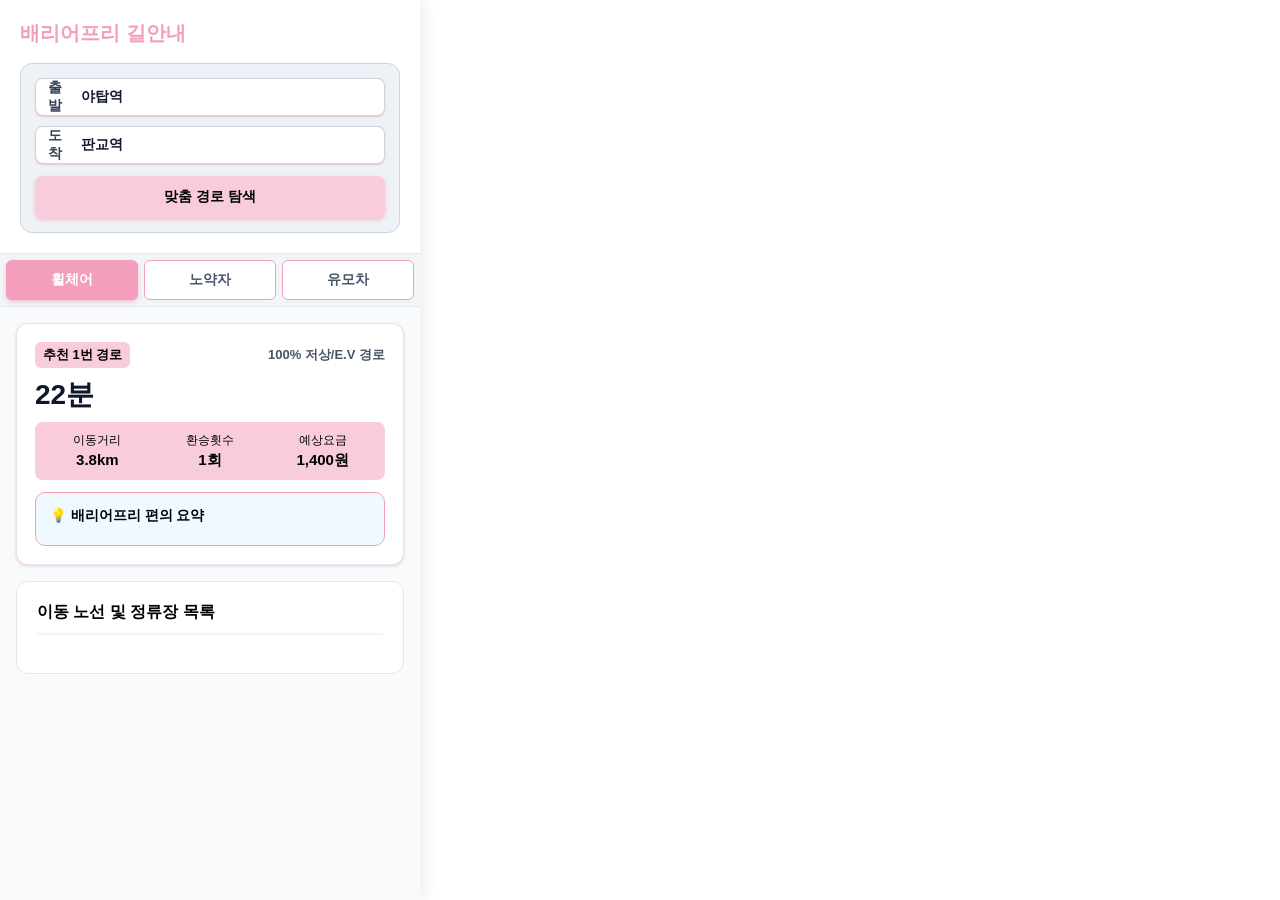
==== map.html @ b5fa8705 "Upload html files to feature/flutter-ui" ====
<!DOCTYPE html>
<html lang="ko">
<head>
  <meta charset="UTF-8">
  <meta name="viewport" content="width=device-width, initial-scale=1.0">
  <title>배리어프리 길안내 Service</title>
  
  <!-- 카카오 지도 SDK -->
  <script type="text/javascript" src="https://dapi.kakao.com/v2/maps/sdk.js?appkey=a6e4cc9d6599ccd6f520b7e4932b0a70&libraries=services"></script>

  <style>
    * { box-sizing: border-box; margin: 0; padding: 0; font-family: -apple-system, BlinkMacSystemFont, "Segoe UI", Roboto, sans-serif; }
    html, body { width: 100%; height: 100%; overflow: hidden; }

    .app-container {
      display: flex;
      width: 100vw;
      height: 100vh;
    }

    /* 좌측 사이드바 */
    .sidebar {
      width: 420px;
      min-width: 420px;
      height: 100%;
      background: #ffffff;
      z-index: 10;
      box-shadow: 4px 0 15px rgba(0,0,0,0.08);
      display: flex;
      flex-direction: column;
    }

    /* 상단 헤더 & 검색 영역 */
    .sidebar-header {
      padding: 20px;
      background: #ffffff;
      border-bottom: 1px solid #e2e8f0;
    }
    
    .app-title {
      font-size: 20px;
      font-weight: 800;
      margin-bottom: 16px;
      display: flex;
      align-items: center;
      gap: 8px;
      color: #f39eba;
    }

    /* [수정] 출발/도착 검색 박스 (밝고 구분이 확실한 파스텔 블루-그레이 배경) */
    .search-box {
      background: #eef2f6;
      border: 1px solid #cbd5e1;
      border-radius: 12px;
      padding: 14px;
      display: flex;
      flex-direction: column;
      gap: 10px;
    }

    .input-group {
      display: flex;
      align-items: center;
      background: #ffffff;
      border: 1.5px solid #cbd5e1;
      border-radius: 8px;
      padding: 0 12px;
      box-shadow: 0 1px 2px rgba(243, 158, 186, 0.6);
    }
    .input-group span { font-size: 14px; font-weight: 700; color: #334155; margin-right: 8px; }
    .input-group input {
      border: none;
      padding: 10px 0;
      outline: none;
      width: 100%;
      font-size: 14px;
      color: #0f172a;
      font-weight: 600;
    }

    .search-btn {
      width: 100%;
      padding: 12px;
      border: none;
      border-radius: 8px;
      background: #f8ccdb;
      color: rgb(0, 0, 0);
      font-size: 14px;
      font-weight: 700;
      cursor: pointer;
      margin-top: 2px;
      box-shadow: 0 2px 4px rgba(243, 158, 186, 0.6);
      transition: background 0.2s;
    }
    .search-btn:hover { background: #f39eba; }

    /* 이동 유형 필터 */
    .type-filter {
      display: flex;
      background: #f1f5f9;
      padding: 6px;
      gap: 6px;
      border-bottom: 1px solid #e2e8f0;
    }
    .chip {
      flex: 1;
      text-align: center;
      padding: 10px 0;
      font-size: 14px;
      font-weight: 700;
      color: #475569;
      cursor: pointer;
      border-radius: 6px;
      transition: all 0.2s;
      background: #ffff;
      border: 1px solid #f39eba;
    }
    .chip.active {
      background: #f39eba;
      color: #ffffff;
      border-color: #f39eba;
      box-shadow: 0 2px 4px rgba(243, 158, 186, 0.6);
    }

    /* 상세 경로 스크롤 영역 */
    .route-detail-container {
      flex: 1;
      overflow-y: auto;
      padding: 16px;
      display: flex;
      flex-direction: column;
      gap: 16px;
      background: #f8fafc;
    }

    /* 요약 카드 */
    .route-summary-card {
      background: #fff;
      border-radius: 12px;
      padding: 18px;
      border: 1px solid #e2e8f0;
      box-shadow: 0 1px 3px rgba(243, 158, 186, 0.6);
    }
    .route-badge-row {
      display: flex;
      justify-content: space-between;
      align-items: center;
      margin-bottom: 8px;
    }
    .route-no {
      background: #f8ccdb;
      color: #000000;
      font-size: 13px;
      font-weight: 800;
      padding: 4px 8px;
      border-radius: 6px;
    }
    .route-type-tag {
      font-size: 13px;
      color: #475569;
      font-weight: 700;
    }

    .main-time {
      font-size: 28px;
      font-weight: 900;
      color: #0f172a;
      margin-bottom: 8px;
    }
    .sub-info-grid {
      display: grid;
      grid-template-columns: repeat(3, 1fr);
      gap: 8px;
      background: #f8ccdb;
      padding: 10px;
      border-radius: 8px;
      margin-bottom: 12px;
      text-align: center;
    }
    .sub-info-item {
      font-size: 12px;
      color: #000000;
    }
    .sub-info-item strong {
      display: block;
      font-size: 15px;
      color: #000000;
      margin-top: 2px;
    }

    /* [수정] 배리어프리 편의 요약 박스 (통일된 파스텔 블루 테두리 및 은은한 배경) */
    .reason-box {
      background: #f0f9ff;
      border: 1.5px solid #f39eba;
      border-radius: 10px;
      padding: 14px;
    }
    .reason-title { font-size: 13.5px; font-weight: 800; color: #000000; margin-bottom: 6px; }
    .reason-item { font-size: 13px; color: #000000; margin-bottom: 4px; line-height: 1.4; }

    /* 이동 경로 타임라인 카드 */
    .timeline-card {
      background: #fff;
      border-radius: 12px;
      padding: 20px;
      border: 1px solid #e2e8f0;
    }
    .timeline-title {
      font-size: 16px;
      font-weight: 800;
      color: #000000;
      margin-bottom: 18px;
      padding-bottom: 10px;
      border-bottom: 2px solid #f1f5f9;
    }
    
    .timeline {
      position: relative;
      padding-left: 22px;
    }
    .timeline-item {
      position: relative;
      padding-bottom: 24px;
    }
    .timeline-item:last-child { padding-bottom: 0; }
    
    .timeline-item::before {
      content: '';
      position: absolute;
      left: -14px;
      top: 14px;
      bottom: -10px;
      width: 3px;
      background: #f8ccdb;
    }
    .timeline-item:last-child::before { display: none; }

    .timeline-dot {
      position: absolute;
      left: -20px;
      top: 4px;
      width: 14px;
      height: 14px;
      border-radius: 50%;
      background: #f8ccdb;
      border: 2px solid #fff;
    }
    .timeline-dot.start { background: #7dd3f5; }
    .timeline-dot.bus { background: #92ff92; }
    .timeline-dot.subway { background: #ff98f6; }
    .timeline-dot.transfer { background: #fffd9e; }
    .timeline-dot.end { background: #ff8d8d; }

    .step-header {
      display: flex;
      align-items: center;
      gap: 8px;
      margin-bottom: 6px;
    }
    .step-title { font-size: 15px; font-weight: 800; color: #0f172a; }
    
    .bus-type-badge {
      font-size: 12px;
      font-weight: 700;
      padding: 2px 8px;
      border-radius: 4px;
    }
    .bus-type-badge.low-floor { background: #dcfce7; color: #15803d; border: 1px solid #86efac; }
    .bus-type-badge.normal { background: #fee2e2; color: #b91c1c; border: 1px solid #fca5a5; }

    .step-desc { font-size: 14px; color: #475569; margin-top: 2px; font-weight: 500; }
    
    .station-list {
      margin-top: 10px;
      background: #f8fafc;
      border: 1px solid #e2e8f0;
      border-radius: 8px;
      padding: 12px;
      font-size: 14px;
      color: #000000;
      line-height: 1.7;
    }
    .station-title { font-weight: 800; color: #475569; font-size: 12px; margin-bottom: 6px; }

    #map { flex: 1; height: 100%; }
  </style>
</head>
<body>

  <div class="app-container">
    <div class="sidebar">
      
      <!-- 상단 검색바 -->
      <div class="sidebar-header">
        <div class="app-title"> 배리어프리 길안내</div>
        <div class="search-box">
          <div class="input-group">
            <span>출발</span>
            <input type="text" id="start-input" value="야탑역" onkeypress="if(event.keyCode==13) searchRoute();">
          </div>
          <div class="input-group">
            <span>도착</span>
            <input type="text" id="end-input" value="판교역" onkeypress="if(event.keyCode==13) searchRoute();">
          </div>
          <button class="search-btn" onclick="searchRoute()">맞춤 경로 탐색</button>
        </div>
      </div>

      <!-- 이동 유형 필터 -->
      <div class="type-filter">
        <div class="chip active" onclick="selectType('휠체어')">휠체어</div>
        <div class="chip" onclick="selectType('노약자')">노약자</div>
        <div class="chip" onclick="selectType('유모차')">유모차</div>
      </div>

      <!-- 상세 정보 패널 -->
      <div class="route-detail-container">
        
        <!-- 요약 카드 -->
        <div class="route-summary-card">
          <div class="route-badge-row">
            <span class="route-no" id="route-no">추천 1번 경로</span>
            <span class="route-type-tag" id="route-type-tag">100% 저상/E.V 경로</span>
          </div>
          <div class="main-time" id="route-time">22분</div>
          
          <div class="sub-info-grid">
            <div class="sub-info-item">이동거리<strong id="route-dist">3.8km</strong></div>
            <div class="sub-info-item">환승횟수<strong id="route-trans">1회</strong></div>
            <div class="sub-info-item">예상요금<strong id="route-fare">1,400원</strong></div>
          </div>

          <div class="reason-box">
            <div class="reason-title">💡 배리어프리 편의 요약</div>
            <div id="reason-list"></div>
          </div>
        </div>

        <!-- 이동 경로 및 정류장 목록 -->
        <div class="timeline-card">
          <div class="timeline-title">이동 노선 및 정류장 목록</div>
          <div class="timeline" id="timeline-list"></div>
        </div>

      </div>
    </div>

    <!-- 카카오 지도 영역 -->
    <div id="map"></div>
  </div>

  <script>
    var map, ps;
    var startPoint = null;
    var endPoint = null;
    var startMarker = null;
    var endMarker = null;
    var currentPolylines = [];
    var currentSelectedType = '휠체어';

    var reasonData = {
      '휠체어': ['전 구간 저상버스 및 지하철 엘리베이터 동선', '경사도 5% 이하 평지 도로 우선 안내', '보도블록 파손 및 턱 높은 구간 우회'],
      '노약자': ['계단 최소화 (에스컬레이터 연결 통로 우선)', '완만한 경사로 및 중간 쉼터 우회 경로'],
      '유모차': ['보도 폭 1.5m 이상 넓은 인도로만 구성', '지하보도 대신 지상 횡단보도 위주 안내']
    };

    var routeDetails = {
      '휠체어': {
        no: "추천 1번 경로",
        time: "22분",
        dist: "3.8km",
        trans: "1회",
        fare: "1,400원",
        steps: [
          { title: "야탑역 출발", desc: "8번 출구 지상 엘리베이터 이용", type: "start" },
          { 
            title: "수인분당선 야탑역 승차", 
            desc: "휠체어 전용 탑승 구역 (1-1 플랫폼)", 
            type: "subway",
            busType: null,
            stations: ["야탑역", "이매역"] 
          },
          { 
            title: "이매역 환승", 
            desc: "경강선 환승 (지상 수평 이동 통로 이용)", 
            type: "transfer",
            busType: null,
            stations: [] 
          },
          { 
            title: "경강선 이매역 승차", 
            desc: "판교 방면 이동", 
            type: "subway",
            busType: null,
            stations: ["이매역", "판교역"] 
          },
          { title: "판교역 도착", desc: "1번 출구 무장애 경사로 출입구 퇴장", type: "end" }
        ]
      },
      '노약자': {
        no: "추천 2번 경로",
        time: "25분",
        dist: "4.1km",
        trans: "0회 (직행)",
        fare: "1,500원",
        steps: [
          { title: "야탑역.고속버스터미널 정류장", desc: "도보 2분 이동", type: "start" },
          { 
            title: "333번 버스 승차", 
            desc: "배차 간격 8분", 
            type: "bus", 
            busType: "low-floor",
            busTypeName: "♿ 저상버스",
            stations: ["야탑역.고속버스터미널", "야탑3동행정복지센터", "벌말육교", "판교역.낙생육교"] 
          },
          { title: "판교역.낙생육교 하차", desc: "에스컬레이터 탑승구로 이동", type: "end" }
        ]
      },
      '유모차': {
        no: "추천 3번 경로",
        time: "28분",
        dist: "4.5km",
        trans: "0회 (직행)",
        fare: "1,500원",
        steps: [
          { title: "야탑역 1번 출구 정류장", desc: "넓은 지상 인도로 접근", type: "start" },
          { 
            title: "55번 버스 승차", 
            desc: "배차 간격 12분 (입석 유모차 공간 확보)", 
            type: "bus", 
            busType: "normal",
            busTypeName: "🚌 일반버스",
            stations: ["야탑역1번출구", "성남시청", "장장골삼거리", "판교역동편"] 
          },
          { title: "판교역동편 하차", desc: "횡단보도 이용 판교역 이동", type: "end" }
        ]
      }
    };

    window.addEventListener('DOMContentLoaded', function() {
      if (window.kakao && window.kakao.maps) {
        initMap();
      } else {
        alert('카카오 지도 SDK 로드 실패. 앱 키 및 도메인 설정을 확인하세요.');
      }
    });

    function initMap() {
      var container = document.getElementById('map');
      var options = {
        center: new kakao.maps.LatLng(37.4030, 127.1200),
        level: 5
      };
      map = new kakao.maps.Map(container, options);
      ps = new kakao.maps.services.Places();

      searchRoute();
    }

    function searchPlace(keyword) {
      return new Promise((resolve, reject) => {
        ps.keywordSearch(keyword, function(data, status) {
          if (status === kakao.maps.services.Status.OK) {
            resolve(new kakao.maps.LatLng(data[0].y, data[0].x));
          } else {
            reject('장소 검색 실패');
          }
        });
      });
    }

    async function searchRoute() {
      var startKeyword = document.getElementById('start-input').value.trim();
      var endKeyword = document.getElementById('end-input').value.trim();

      try {
        startPoint = await searchPlace(startKeyword);
        endPoint = await searchPlace(endKeyword);
      } catch (error) {
        startPoint = new kakao.maps.LatLng(37.411337, 127.128696);
        endPoint = new kakao.maps.LatLng(37.394776, 127.111160);
      }

      if (startMarker) startMarker.setMap(null);
      if (endMarker) endMarker.setMap(null);

      startMarker = new kakao.maps.Marker({ map: map, position: startPoint });
      endMarker = new kakao.maps.Marker({ map: map, position: endPoint });

      var bounds = new kakao.maps.LatLngBounds();
      bounds.extend(startPoint);
      bounds.extend(endPoint);
      map.setBounds(bounds);

      renderRouteInfo();
      drawColoredRoutes();
    }

    function renderRouteInfo() {
      var info = routeDetails[currentSelectedType];

      document.getElementById('route-no').innerText = info.no;
      document.getElementById('route-time').innerText = info.time;
      document.getElementById('route-dist').innerText = info.dist;
      document.getElementById('route-trans').innerText = info.trans;
      document.getElementById('route-fare').innerText = info.fare;

      var reasonsHtml = reasonData[currentSelectedType].map(r => `<div class="reason-item">✔ ${r}</div>`).join('');
      document.getElementById('reason-list').innerHTML = reasonsHtml;

      var timelineHtml = '';
      info.steps.forEach(step => {
        var busBadgeHtml = '';
        if (step.busType) {
          busBadgeHtml = `<span class="bus-type-badge ${step.busType}">${step.busTypeName}</span>`;
        }

        var stationsHtml = '';
        if (step.stations && step.stations.length > 0) {
          stationsHtml = `
            <div class="station-list">
              <div class="station-title">🚏 경유 정류장/역 (${step.stations.length}개)</div>
              <div>${step.stations.join(' ➔ ')}</div>
            </div>`;
        }

        timelineHtml += `
          <div class="timeline-item">
            <div class="timeline-dot ${step.type}"></div>
            <div class="step-header">
              <span class="step-title">${step.title}</span>
              ${busBadgeHtml}
            </div>
            <div class="step-desc">${step.desc}</div>
            ${stationsHtml}
          </div>
        `;
      });

      document.getElementById('timeline-list').innerHTML = timelineHtml;
    }

    function drawColoredRoutes() {
      if (!startPoint || !endPoint || !map) return;

      currentPolylines.forEach(p => p.setMap(null));
      currentPolylines = [];

      var sLat = startPoint.getLat();
      var sLng = startPoint.getLng();
      var eLat = endPoint.getLat();
      var eLng = endPoint.getLng();

      if (currentSelectedType === '휠체어') {
        var p1 = new kakao.maps.LatLng(sLat, sLng);
        var p2 = new kakao.maps.LatLng(sLat * 0.7 + eLat * 0.3, sLng * 0.7 + eLng * 0.3);
        var p3 = new kakao.maps.LatLng(sLat * 0.65 + eLat * 0.35, sLng * 0.65 + eLng * 0.35);
        var p4 = new kakao.maps.LatLng(eLat, eLng);

        createSegment([p1, p2], '#ea580c', 'solid');
        createSegment([p2, p3], '#9333ea', 'shortdash');
        createSegment([p3, p4], '#ea580c', 'solid');

      } else if (currentSelectedType === '노약자') {
        var p1 = new kakao.maps.LatLng(sLat, sLng);
        var way = new kakao.maps.LatLng((sLat + eLat)/2 + 0.002, (sLng + eLng)/2 - 0.002);
        var p2 = new kakao.maps.LatLng(eLat, eLng);

        createSegment([p1, way, p2], '#16a34a', 'solid');

      } else {
        var p1 = new kakao.maps.LatLng(sLat, sLng);
        var way = new kakao.maps.LatLng((sLat + eLat)/2 - 0.002, (sLng + eLng)/2 + 0.002);
        var p2 = new kakao.maps.LatLng(eLat, eLng);

        createSegment([p1, way, p2], '#2563eb', 'solid');
      }
    }

    function createSegment(path, color, style) {
      var polyline = new kakao.maps.Polyline({
        path: path,
        strokeWeight: 7,
        strokeColor: color,
        strokeOpacity: 0.9,
        strokeStyle: style
      });
      polyline.setMap(map);
      currentPolylines.push(polyline);
    }

    function selectType(type) {
      currentSelectedType = type;
      var chips = document.querySelectorAll('.chip');
      chips.forEach(chip => {
        if (chip.innerText === type) chip.classList.add('active');
        else chip.classList.remove('active');
      });

      renderRouteInfo();
      drawColoredRoutes();
    }
  </script>
</body>
</html>
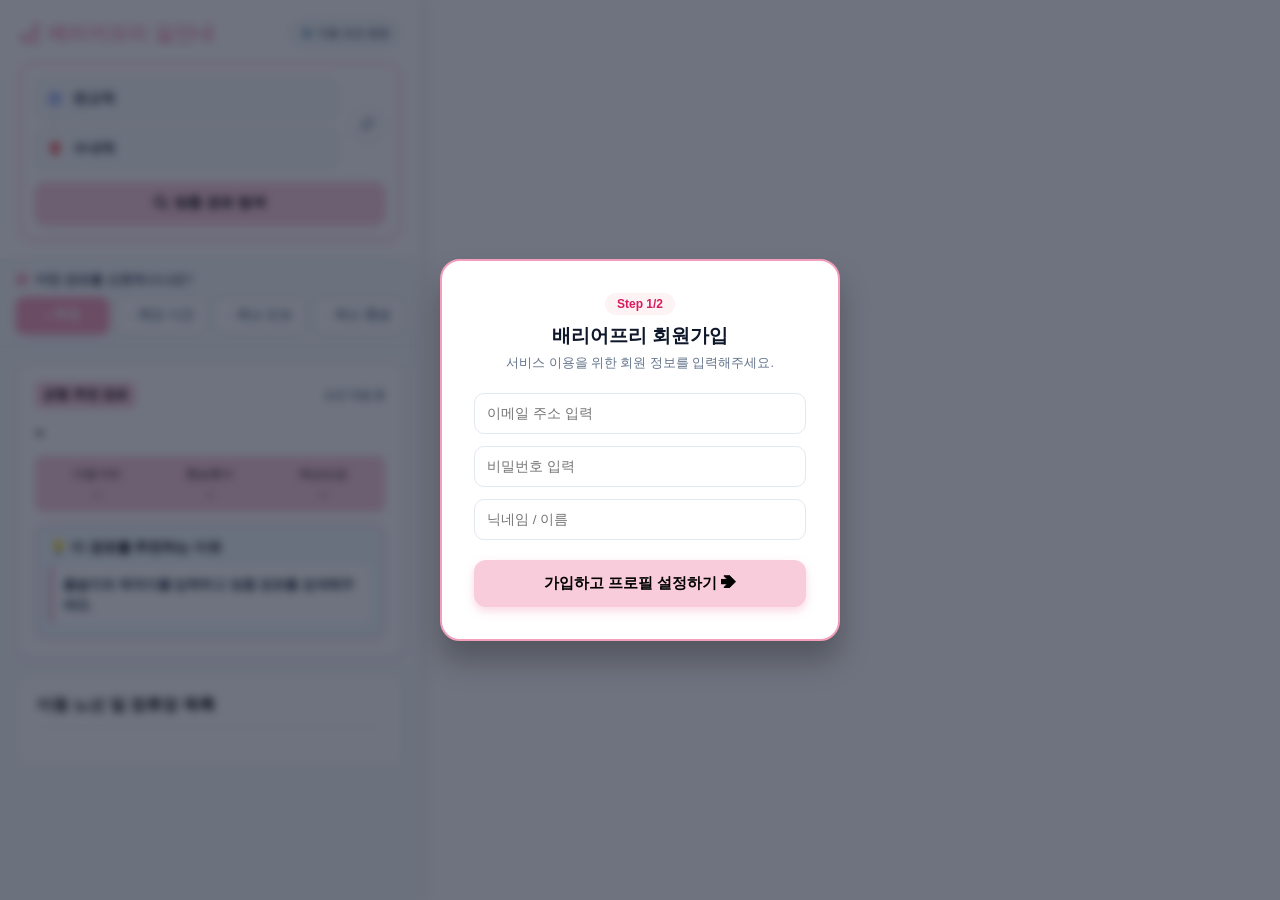
==== commit 842f51ce: "feat: update UI B" ====
--- a/map.html
+++ b/map.html
@@ -1,16 +1,34 @@
 <!DOCTYPE html>
 <html lang="ko">
+
 <head>
   <meta charset="UTF-8">
   <meta name="viewport" content="width=device-width, initial-scale=1.0">
   <title>배리어프리 길안내 Service</title>
-  
+
+  <!-- FontAwesome 아이콘 라이브러리 -->
+  <link rel="stylesheet" href="https://cdnjs.cloudflare.com/ajax/libs/font-awesome/6.4.0/css/all.min.css">
+
   <!-- 카카오 지도 SDK -->
   <script type="text/javascript" src="https://dapi.kakao.com/v2/maps/sdk.js?appkey=a6e4cc9d6599ccd6f520b7e4932b0a70&libraries=services"></script>
 
   <style>
-    * { box-sizing: border-box; margin: 0; padding: 0; font-family: -apple-system, BlinkMacSystemFont, "Segoe UI", Roboto, sans-serif; }
-    html, body { width: 100%; height: 100%; overflow: hidden; }
+    /* =========================================================
+       공통 스타일
+    ========================================================== */
+    * {
+      box-sizing: border-box;
+      margin: 0;
+      padding: 0;
+      font-family: -apple-system, BlinkMacSystemFont, "Segoe UI", Roboto, sans-serif;
+    }
+
+    html, body {
+      width: 100%;
+      height: 100%;
+      overflow: hidden;
+      background: #ffffff;
+    }
 
     .app-container {
       display: flex;
@@ -18,111 +36,244 @@
       height: 100vh;
     }
 
-    /* 좌측 사이드바 */
+    /* =========================================================
+       좌측 사이드바
+    ========================================================== */
     .sidebar {
       width: 420px;
       min-width: 420px;
       height: 100%;
       background: #ffffff;
       z-index: 10;
-      box-shadow: 4px 0 15px rgba(0,0,0,0.08);
+      box-shadow: 4px 0 15px rgba(0, 0, 0, 0.08);
       display: flex;
       flex-direction: column;
     }
 
-    /* 상단 헤더 & 검색 영역 */
+    /* 상단 헤더 */
     .sidebar-header {
       padding: 20px;
       background: #ffffff;
       border-bottom: 1px solid #e2e8f0;
     }
-    
+
+    .app-title-row {
+      display: flex;
+      justify-content: space-between;
+      align-items: center;
+      margin-bottom: 16px;
+    }
+
     .app-title {
       font-size: 20px;
       font-weight: 800;
-      margin-bottom: 16px;
       display: flex;
       align-items: center;
       gap: 8px;
       color: #f39eba;
     }
 
-    /* [수정] 출발/도착 검색 박스 (밝고 구분이 확실한 파스텔 블루-그레이 배경) */
+    .btn-edit-profile {
+      background: #f8fafc;
+      border: 1px solid #cbd5e1;
+      color: #475569;
+      font-size: 11px;
+      font-weight: 700;
+      padding: 5px 10px;
+      border-radius: 20px;
+      cursor: pointer;
+      transition: all 0.2s;
+    }
+
+    .btn-edit-profile:hover {
+      background: #f39eba;
+      color: #ffffff;
+      border-color: #f39eba;
+    }
+
+    /* 입력 필드 */
     .search-box {
-      background: #eef2f6;
-      border: 1px solid #cbd5e1;
-      border-radius: 12px;
+      background: #ffffff;
+      border: 1.5px solid #f39eba;
+      border-radius: 14px;
       padding: 14px;
       display: flex;
       flex-direction: column;
+      gap: 12px;
+      box-shadow: 0 4px 12px rgba(243, 158, 186, 0.15);
+    }
+
+    .inputs-wrapper {
+      display: flex;
+      align-items: center;
       gap: 10px;
+      position: relative;
+    }
+
+    .inputs-container {
+      flex: 1;
+      display: flex;
+      flex-direction: column;
+      gap: 8px;
+      position: relative;
+    }
+
+    .inputs-container::before {
+      content: '';
+      position: absolute;
+      left: 17px;
+      top: 24px;
+      bottom: 24px;
+      width: 1.5px;
+      border-left: 2px dotted #f39eba;
+      z-index: 1;
     }
 
     .input-group {
       display: flex;
       align-items: center;
+      background: #f8fafc;
+      border: 1px solid #e2e8f0;
+      border-radius: 10px;
+      padding: 0 12px;
+      height: 42px;
+      position: relative;
+      z-index: 2;
+      transition: all 0.2s;
+    }
+
+    .input-group:focus-within {
+      border-color: #f39eba;
       background: #ffffff;
-      border: 1.5px solid #cbd5e1;
-      border-radius: 8px;
-      padding: 0 12px;
-      box-shadow: 0 1px 2px rgba(243, 158, 186, 0.6);
-    }
-    .input-group span { font-size: 14px; font-weight: 700; color: #334155; margin-right: 8px; }
+      box-shadow: 0 0 0 3px rgba(243, 158, 186, 0.2);
+    }
+
+    .input-icon {
+      font-size: 14px;
+      margin-right: 10px;
+      width: 16px;
+      text-align: center;
+    }
+
+    .input-icon.start { color: #2563eb; }
+    .input-icon.end { color: #ef4444; }
+
     .input-group input {
       border: none;
-      padding: 10px 0;
+      background: transparent;
       outline: none;
       width: 100%;
       font-size: 14px;
       color: #0f172a;
-      font-weight: 600;
+      font-weight: 700;
+    }
+
+    .input-group input::placeholder {
+      color: #94a3b8;
+      font-weight: 500;
+    }
+
+    .swap-btn {
+      width: 36px;
+      height: 36px;
+      border-radius: 50%;
+      border: 1px solid #e2e8f0;
+      background: #ffffff;
+      color: #64748b;
+      font-size: 13px;
+      cursor: pointer;
+      display: flex;
+      align-items: center;
+      justify-content: center;
+      transition: all 0.2s;
+      box-shadow: 0 2px 4px rgba(0, 0, 0, 0.05);
+    }
+
+    .swap-btn:hover {
+      background: #f8ccdb;
+      color: #000000;
+      border-color: #f39eba;
+      transform: rotate(180deg);
     }
 
     .search-btn {
       width: 100%;
       padding: 12px;
       border: none;
-      border-radius: 8px;
+      border-radius: 10px;
       background: #f8ccdb;
-      color: rgb(0, 0, 0);
+      color: #000000;
       font-size: 14px;
-      font-weight: 700;
+      font-weight: 800;
       cursor: pointer;
-      margin-top: 2px;
       box-shadow: 0 2px 4px rgba(243, 158, 186, 0.6);
       transition: background 0.2s;
-    }
+      display: flex;
+      align-items: center;
+      justify-content: center;
+      gap: 6px;
+    }
+
     .search-btn:hover { background: #f39eba; }
-
-    /* 이동 유형 필터 */
+    .search-btn:disabled { cursor: wait; opacity: 0.65; }
+
+    /* 경로 선호도 UI */
+    .pref-section {
+      background: #f8fafc;
+      border-bottom: 1px solid #e2e8f0;
+      padding: 12px 16px;
+    }
+
+    .pref-question {
+      font-size: 12.5px;
+      font-weight: 800;
+      color: #334155;
+      margin-bottom: 8px;
+      display: flex;
+      align-items: center;
+      gap: 6px;
+    }
+
     .type-filter {
       display: flex;
-      background: #f1f5f9;
-      padding: 6px;
       gap: 6px;
-      border-bottom: 1px solid #e2e8f0;
-    }
+    }
+
     .chip {
       flex: 1;
       text-align: center;
-      padding: 10px 0;
-      font-size: 14px;
+      padding: 9px 0;
+      font-size: 12.5px;
       font-weight: 700;
-      color: #475569;
+      color: #64748b;
       cursor: pointer;
-      border-radius: 6px;
+      border-radius: 8px;
       transition: all 0.2s;
-      background: #ffff;
-      border: 1px solid #f39eba;
-    }
+      background: #ffffff;
+      border: 1.5px solid #cbd5e1;
+      display: flex;
+      align-items: center;
+      justify-content: center;
+      gap: 4px;
+    }
+
+    .chip .radio-dot {
+      font-size: 10px;
+      color: #94a3b8;
+    }
+
     .chip.active {
       background: #f39eba;
       color: #ffffff;
       border-color: #f39eba;
-      box-shadow: 0 2px 4px rgba(243, 158, 186, 0.6);
-    }
-
-    /* 상세 경로 스크롤 영역 */
+      box-shadow: 0 2px 6px rgba(243, 158, 186, 0.4);
+    }
+
+    .chip.active .radio-dot {
+      color: #ffffff;
+    }
+
+    /* 경로 상세 컨테이너 */
     .route-detail-container {
       flex: 1;
       overflow-y: auto;
@@ -133,20 +284,39 @@
       background: #f8fafc;
     }
 
-    /* 요약 카드 */
+    .status-card {
+      display: none;
+      background: #ffffff;
+      border: 1px solid #e2e8f0;
+      border-radius: 12px;
+      padding: 14px;
+      font-size: 13px;
+      color: #475569;
+      line-height: 1.5;
+    }
+
+    .status-card.show { display: block; }
+    .status-card.error {
+      color: #b91c1c;
+      background: #fef2f2;
+      border-color: #fecaca;
+    }
+
     .route-summary-card {
-      background: #fff;
+      background: #ffffff;
       border-radius: 12px;
       padding: 18px;
       border: 1px solid #e2e8f0;
       box-shadow: 0 1px 3px rgba(243, 158, 186, 0.6);
     }
+
     .route-badge-row {
       display: flex;
       justify-content: space-between;
       align-items: center;
       margin-bottom: 8px;
     }
+
     .route-no {
       background: #f8ccdb;
       color: #000000;
@@ -155,10 +325,11 @@
       padding: 4px 8px;
       border-radius: 6px;
     }
-    .route-type-tag {
-      font-size: 13px;
-      color: #475569;
-      font-weight: 700;
+
+    .applied-cond-text {
+      font-size: 11px;
+      color: #64748b;
+      font-weight: 600;
     }
 
     .main-time {
@@ -167,6 +338,7 @@
       color: #0f172a;
       margin-bottom: 8px;
     }
+
     .sub-info-grid {
       display: grid;
       grid-template-columns: repeat(3, 1fr);
@@ -177,10 +349,8 @@
       margin-bottom: 12px;
       text-align: center;
     }
-    .sub-info-item {
-      font-size: 12px;
-      color: #000000;
-    }
+
+    .sub-info-item { font-size: 12px; color: #000000; }
     .sub-info-item strong {
       display: block;
       font-size: 15px;
@@ -188,23 +358,39 @@
       margin-top: 2px;
     }
 
-    /* [수정] 배리어프리 편의 요약 박스 (통일된 파스텔 블루 테두리 및 은은한 배경) */
     .reason-box {
       background: #f0f9ff;
       border: 1.5px solid #f39eba;
       border-radius: 10px;
       padding: 14px;
     }
-    .reason-title { font-size: 13.5px; font-weight: 800; color: #000000; margin-bottom: 6px; }
-    .reason-item { font-size: 13px; color: #000000; margin-bottom: 4px; line-height: 1.4; }
-
-    /* 이동 경로 타임라인 카드 */
+
+    .reason-title {
+      font-size: 13.5px;
+      font-weight: 800;
+      color: #000000;
+      margin-bottom: 8px;
+    }
+
+    .ai-reason-text {
+      font-size: 13px;
+      color: #1e293b;
+      line-height: 1.5;
+      font-weight: 600;
+      background: #ffffff;
+      padding: 10px;
+      border-radius: 6px;
+      border-left: 3px solid #f39eba;
+    }
+
+    /* Timeline */
     .timeline-card {
-      background: #fff;
+      background: #ffffff;
       border-radius: 12px;
       padding: 20px;
       border: 1px solid #e2e8f0;
     }
+
     .timeline-title {
       font-size: 16px;
       font-weight: 800;
@@ -213,63 +399,48 @@
       padding-bottom: 10px;
       border-bottom: 2px solid #f1f5f9;
     }
-    
-    .timeline {
-      position: relative;
-      padding-left: 22px;
-    }
-    .timeline-item {
-      position: relative;
-      padding-bottom: 24px;
-    }
+
+    .timeline { position: relative; padding-left: 36px; }
+    .timeline-item { position: relative; padding-bottom: 24px; }
     .timeline-item:last-child { padding-bottom: 0; }
-    
+
     .timeline-item::before {
       content: '';
       position: absolute;
-      left: -14px;
-      top: 14px;
+      left: -19px;
+      top: 24px;
       bottom: -10px;
       width: 3px;
       background: #f8ccdb;
     }
+
     .timeline-item:last-child::before { display: none; }
 
     .timeline-dot {
       position: absolute;
-      left: -20px;
-      top: 4px;
-      width: 14px;
-      height: 14px;
+      left: -35px;
+      top: 2px;
+      width: 34px;
+      height: 34px;
       border-radius: 50%;
-      background: #f8ccdb;
-      border: 2px solid #fff;
-    }
-    .timeline-dot.start { background: #7dd3f5; }
-    .timeline-dot.bus { background: #92ff92; }
-    .timeline-dot.subway { background: #ff98f6; }
-    .timeline-dot.transfer { background: #fffd9e; }
-    .timeline-dot.end { background: #ff8d8d; }
-
-    .step-header {
       display: flex;
       align-items: center;
-      gap: 8px;
-      margin-bottom: 6px;
-    }
+      justify-content: center;
+      font-size: 15px;
+      border: 2px solid #ffffff;
+      box-shadow: 0 2px 5px rgba(0, 0, 0, 0.15);
+    }
+
+    .timeline-dot.walk { background: #e0f2fe; color: #0369a1; }
+    .timeline-dot.bus { background: #dcfce7; color: #15803d; }
+    .timeline-dot.subway { background: #fce7f3; color: #be185d; }
+    .timeline-dot.transfer { background: #fef9c3; color: #a16207; }
+    .timeline-dot.end { background: #fee2e2; color: #b91c1c; }
+
+    .step-header { display: flex; align-items: center; gap: 8px; margin-bottom: 6px; }
     .step-title { font-size: 15px; font-weight: 800; color: #0f172a; }
-    
-    .bus-type-badge {
-      font-size: 12px;
-      font-weight: 700;
-      padding: 2px 8px;
-      border-radius: 4px;
-    }
-    .bus-type-badge.low-floor { background: #dcfce7; color: #15803d; border: 1px solid #86efac; }
-    .bus-type-badge.normal { background: #fee2e2; color: #b91c1c; border: 1px solid #fca5a5; }
-
-    .step-desc { font-size: 14px; color: #475569; margin-top: 2px; font-weight: 500; }
-    
+    .step-desc { font-size: 14px; color: #475569; margin-top: 2px; font-weight: 500; line-height: 1.5; }
+
     .station-list {
       margin-top: 10px;
       background: #f8fafc;
@@ -280,326 +451,924 @@
       color: #000000;
       line-height: 1.7;
     }
+
     .station-title { font-weight: 800; color: #475569; font-size: 12px; margin-bottom: 6px; }
 
+    .timeline-dot.accessibility { background: #ede9fe; color: #6d28d9; }
+    .accessibility-guide { margin-top: 10px; padding: 12px; background: #faf5ff; border: 1px solid #ddd6fe; border-radius: 9px; }
+    .accessibility-guide-title { font-size: 12px; font-weight: 800; color: #6d28d9; margin-bottom: 8px; }
+    .facility-step { padding: 8px 0; border-bottom: 1px dashed #ddd6fe; font-size: 13px; line-height: 1.55; color: #334155; }
+    .facility-step:last-child { border-bottom: none; padding-bottom: 0; }
+    .facility-step:first-child { padding-top: 0; }
+    .facility-name { font-weight: 800; color: #0f172a; }
+    .facility-location { margin-top: 3px; color: #475569; }
+    .facility-status { display: inline-block; margin-top: 5px; padding: 2px 7px; border-radius: 999px; font-size: 11px; font-weight: 800; background: #dcfce7; color: #15803d; }
+    .facility-status.unknown { background: #fef3c7; color: #92400e; }
+    .facility-status.unavailable { background: #fee2e2; color: #b91c1c; }
+    .internal-path-warning { margin-top: 8px; padding: 8px 10px; border-radius: 7px; background: #fff7ed; color: #9a3412; font-size: 12px; font-weight: 700; line-height: 1.5; }
+
     #map { flex: 1; height: 100%; }
+
+    /* =========================================================
+       모달 모음 (1단계: 회원가입 / 2단계: 프로필 설정)
+    ========================================================== */
+    .modal-overlay {
+      display: flex;
+      position: fixed;
+      top: 0;
+      left: 0;
+      width: 100vw;
+      height: 100vh;
+      background: rgba(15, 23, 42, 0.6);
+      backdrop-filter: blur(4px);
+      z-index: 9999;
+      justify-content: center;
+      align-items: center;
+    }
+
+    .modal-card {
+      background: #ffffff;
+      padding: 32px;
+      border-radius: 20px;
+      width: 400px;
+      box-shadow: 0 20px 30px rgba(0, 0, 0, 0.25);
+      border: 2px solid #f39eba;
+      animation: modalFadeIn 0.3s ease-out;
+    }
+
+    @keyframes modalFadeIn {
+      from { opacity: 0; transform: translateY(-10px); }
+      to { opacity: 1; transform: translateY(0); }
+    }
+
+    .modal-header {
+      text-align: center;
+      margin-bottom: 20px;
+    }
+
+    .modal-badge {
+      display: inline-block;
+      background: #fdf2f4;
+      color: #d81b60;
+      font-size: 12px;
+      font-weight: 800;
+      padding: 4px 12px;
+      border-radius: 20px;
+      margin-bottom: 8px;
+    }
+
+    .modal-title {
+      font-size: 19px;
+      font-weight: 800;
+      color: #0f172a;
+      margin-bottom: 6px;
+    }
+
+    .modal-desc {
+      font-size: 12.5px;
+      color: #64748b;
+      line-height: 1.4;
+    }
+
+    /* 회원가입 폼 요소 */
+    .form-group {
+      display: flex;
+      flex-direction: column;
+      gap: 12px;
+      margin-bottom: 20px;
+    }
+
+    .form-input {
+      width: 100%;
+      padding: 12px;
+      border: 1.5px solid #e2e8f0;
+      border-radius: 10px;
+      font-size: 13.5px;
+      outline: none;
+      transition: all 0.2s;
+    }
+
+    .form-input:focus {
+      border-color: #f39eba;
+      box-shadow: 0 0 0 3px rgba(243, 158, 186, 0.2);
+    }
+
+    .btn-action {
+      width: 100%;
+      padding: 14px;
+      background: #f8ccdb;
+      color: #000000;
+      border: none;
+      border-radius: 12px;
+      font-weight: 800;
+      font-size: 15px;
+      cursor: pointer;
+      box-shadow: 0 4px 10px rgba(243, 158, 186, 0.4);
+      transition: all 0.2s;
+    }
+
+    .btn-action:hover {
+      background: #f39eba;
+      color: #ffffff;
+    }
+
+    /* 체크박스 그룹 */
+    .checkbox-group {
+      display: flex;
+      flex-direction: column;
+      gap: 10px;
+      margin-bottom: 24px;
+    }
+
+    .checkbox-label {
+      font-size: 14px;
+      font-weight: 700;
+      color: #334155;
+      display: flex;
+      align-items: center;
+      gap: 12px;
+      cursor: pointer;
+      padding: 12px 14px;
+      border-radius: 10px;
+      background: #f8fafc;
+      border: 1.5px solid #e2e8f0;
+      transition: all 0.2s;
+    }
+
+    .checkbox-label:hover {
+      background: #fdf2f4;
+      border-color: #f39eba;
+    }
+
+    .checkbox-label input {
+      accent-color: #f39eba;
+      width: 18px;
+      height: 18px;
+      cursor: pointer;
+    }
+
+    @media (max-width: 900px) {
+      .sidebar { width: 380px; min-width: 380px; }
+      .modal-card { width: 90%; padding: 24px; }
+    }
   </style>
 </head>
+
 <body>
-
   <div class="app-container">
+
+    <!-- 좌측 사이드바 -->
     <div class="sidebar">
-      
-      <!-- 상단 검색바 -->
+
       <div class="sidebar-header">
-        <div class="app-title"> 배리어프리 길안내</div>
+        <div class="app-title-row">
+          <div class="app-title">
+            <i class="fa-solid fa-route"></i>
+            배리어프리 길안내
+          </div>
+
+          <button class="btn-edit-profile" onclick="openProfileModal()">
+            ⚙️ 이동 조건 변경
+          </button>
+        </div>
+
         <div class="search-box">
-          <div class="input-group">
-            <span>출발</span>
-            <input type="text" id="start-input" value="야탑역" onkeypress="if(event.keyCode==13) searchRoute();">
+          <div class="inputs-wrapper">
+            <div class="inputs-container">
+              <div class="input-group">
+                <i class="fa-regular fa-circle-dot input-icon start"></i>
+                <input type="text" id="start-input" value="판교역" placeholder="출발지 (기본: 현재 위치)">
+              </div>
+
+              <div class="input-group">
+                <i class="fa-solid fa-location-dot input-icon end"></i>
+                <input type="text" id="end-input" value="수내역" placeholder="목적지 입력">
+              </div>
+            </div>
+
+            <button class="swap-btn" onclick="swapStartEnd()" title="출발지/도착지 바꾸기">
+              <i class="fa-solid fa-arrows-rotate"></i>
+            </button>
           </div>
-          <div class="input-group">
-            <span>도착</span>
-            <input type="text" id="end-input" value="판교역" onkeypress="if(event.keyCode==13) searchRoute();">
-          </div>
-          <button class="search-btn" onclick="searchRoute()">맞춤 경로 탐색</button>
+
+          <button class="search-btn" id="search-button" onclick="searchRoute()">
+            <i class="fa-solid fa-magnifying-glass"></i>
+            <span id="search-button-text">맞춤 경로 탐색</span>
+          </button>
         </div>
       </div>
 
-      <!-- 이동 유형 필터 -->
-      <div class="type-filter">
-        <div class="chip active" onclick="selectType('휠체어')">휠체어</div>
-        <div class="chip" onclick="selectType('노약자')">노약자</div>
-        <div class="chip" onclick="selectType('유모차')">유모차</div>
-      </div>
-
-      <!-- 상세 정보 패널 -->
-      <div class="route-detail-container">
-        
-        <!-- 요약 카드 -->
-        <div class="route-summary-card">
-          <div class="route-badge-row">
-            <span class="route-no" id="route-no">추천 1번 경로</span>
-            <span class="route-type-tag" id="route-type-tag">100% 저상/E.V 경로</span>
+      <div class="pref-section">
+        <div class="pref-question">
+          <i class="fa-solid fa-circle-question" style="color: #f39eba;"></i>
+          어떤 경로를 선호하시나요?
+        </div>
+
+        <div class="type-filter">
+          <div class="chip active" data-pref="balanced" onclick="selectPreference('balanced', this)">
+            <span class="radio-dot">●</span> 추천
           </div>
-          <div class="main-time" id="route-time">22분</div>
-          
-          <div class="sub-info-grid">
-            <div class="sub-info-item">이동거리<strong id="route-dist">3.8km</strong></div>
-            <div class="sub-info-item">환승횟수<strong id="route-trans">1회</strong></div>
-            <div class="sub-info-item">예상요금<strong id="route-fare">1,400원</strong></div>
+          <div class="chip" data-pref="time" onclick="selectPreference('time', this)">
+            <span class="radio-dot">○</span> 최단 시간
           </div>
-
-          <div class="reason-box">
-            <div class="reason-title">💡 배리어프리 편의 요약</div>
-            <div id="reason-list"></div>
+          <div class="chip" data-pref="walk" onclick="selectPreference('walk', this)">
+            <span class="radio-dot">○</span> 최소 도보
+          </div>
+          <div class="chip" data-pref="transfer" onclick="selectPreference('transfer', this)">
+            <span class="radio-dot">○</span> 최소 환승
           </div>
         </div>
-
-        <!-- 이동 경로 및 정류장 목록 -->
+      </div>
+
+      <div class="route-detail-container">
+
+        <div id="status-card" class="status-card"></div>
+
+        <div class="route-summary-card" id="route-summary-card">
+          <div class="route-badge-row">
+            <span class="route-no" id="route-no">
+              균형 추천 경로
+            </span>
+            <span class="applied-cond-text" id="applied-cond-summary">
+              조건 적용 중
+            </span>
+          </div>
+
+          <div class="main-time" id="route-time">-</div>
+
+          <div class="sub-info-grid">
+            <div class="sub-info-item">
+              이동거리
+              <strong id="route-dist">-</strong>
+            </div>
+            <div class="sub-info-item">
+              환승횟수
+              <strong id="route-trans">-</strong>
+            </div>
+            <div class="sub-info-item">
+              예상요금
+              <strong id="route-fare">-</strong>
+            </div>
+          </div>
+
+          <div class="reason-box">
+            <div class="reason-title">
+              💡 이 경로를 추천하는 이유
+            </div>
+            <div id="ai-reason" class="ai-reason-text">
+              출발지와 목적지를 입력하고 맞춤 경로를 검색해주세요.
+            </div>
+          </div>
+        </div>
+
         <div class="timeline-card">
-          <div class="timeline-title">이동 노선 및 정류장 목록</div>
+          <div class="timeline-title">
+            이동 노선 및 정류장 목록
+          </div>
           <div class="timeline" id="timeline-list"></div>
         </div>
 
       </div>
     </div>
 
-    <!-- 카카오 지도 영역 -->
+    <!-- Kakao 지도 -->
     <div id="map"></div>
   </div>
 
+  <!-- =========================================================
+       1단계: 회원가입 모달 (Signup Overlay)
+  ========================================================== -->
+  <div class="modal-overlay" id="signup-modal">
+    <div class="modal-card">
+      <div class="modal-header">
+        <span class="modal-badge">Step 1/2</span>
+        <div class="modal-title">배리어프리 회원가입</div>
+        <div class="modal-desc">서비스 이용을 위한 회원 정보를 입력해주세요.</div>
+      </div>
+
+      <div class="form-group">
+        <input type="email" id="signup-email" class="form-input" placeholder="이메일 주소 입력">
+        <input type="password" id="signup-password" class="form-input" placeholder="비밀번호 입력">
+        <input type="text" id="signup-name" class="form-input" placeholder="닉네임 / 이름">
+      </div>
+
+      <button class="btn-action" onclick="goToStep2()">가입하고 프로필 설정하기 ➔</button>
+    </div>
+  </div>
+
+  <!-- =========================================================
+       2단계: 이동 프로필 설정 모달 (Profile Setup Modal)
+  ========================================================== -->
+  <div class="modal-overlay" id="profile-modal" style="display: none;">
+    <div class="modal-card">
+      <div class="modal-header">
+        <span class="modal-badge">Step 2/2</span>
+        <div class="modal-title">이동에 필요한 조건 선택</div>
+        <div class="modal-desc">개별 이동 제약 조건을 선택하시면 맞춤형 경로를 추천해 드립니다. (다중 선택 가능)</div>
+      </div>
+
+      <div class="checkbox-group">
+        <label class="checkbox-label">
+          <input type="checkbox" id="cond-stairs" value="no_stairs" checked>
+          <span> 계단 이용 어려움</span>
+        </label>
+        <label class="checkbox-label">
+          <input type="checkbox" id="cond-elevator" value="elevator_required" checked>
+          <span> 엘리베이터 필수</span>
+        </label>
+        <label class="checkbox-label">
+          <input type="checkbox" id="cond-escalator" value="no_escalator">
+          <span> 에스컬레이터 이용 어려움</span>
+        </label>
+        <label class="checkbox-label">
+          <input type="checkbox" id="cond-slope" value="avoid_steep_slope">
+          <span> 급경사 피하기</span>
+        </label>
+      </div>
+
+      <button class="btn-action" onclick="completeOnboarding()">설정 완료하고 길찾기 시작</button>
+    </div>
+  </div>
+
+
   <script>
-    var map, ps;
-    var startPoint = null;
-    var endPoint = null;
-    var startMarker = null;
-    var endMarker = null;
-    var currentPolylines = [];
-    var currentSelectedType = '휠체어';
-
-    var reasonData = {
-      '휠체어': ['전 구간 저상버스 및 지하철 엘리베이터 동선', '경사도 5% 이하 평지 도로 우선 안내', '보도블록 파손 및 턱 높은 구간 우회'],
-      '노약자': ['계단 최소화 (에스컬레이터 연결 통로 우선)', '완만한 경사로 및 중간 쉼터 우회 경로'],
-      '유모차': ['보도 폭 1.5m 이상 넓은 인도로만 구성', '지하보도 대신 지상 횡단보도 위주 안내']
-    };
-
-    var routeDetails = {
-      '휠체어': {
-        no: "추천 1번 경로",
-        time: "22분",
-        dist: "3.8km",
-        trans: "1회",
-        fare: "1,400원",
-        steps: [
-          { title: "야탑역 출발", desc: "8번 출구 지상 엘리베이터 이용", type: "start" },
-          { 
-            title: "수인분당선 야탑역 승차", 
-            desc: "휠체어 전용 탑승 구역 (1-1 플랫폼)", 
-            type: "subway",
-            busType: null,
-            stations: ["야탑역", "이매역"] 
-          },
-          { 
-            title: "이매역 환승", 
-            desc: "경강선 환승 (지상 수평 이동 통로 이용)", 
-            type: "transfer",
-            busType: null,
-            stations: [] 
-          },
-          { 
-            title: "경강선 이매역 승차", 
-            desc: "판교 방면 이동", 
-            type: "subway",
-            busType: null,
-            stations: ["이매역", "판교역"] 
-          },
-          { title: "판교역 도착", desc: "1번 출구 무장애 경사로 출입구 퇴장", type: "end" }
-        ]
-      },
-      '노약자': {
-        no: "추천 2번 경로",
-        time: "25분",
-        dist: "4.1km",
-        trans: "0회 (직행)",
-        fare: "1,500원",
-        steps: [
-          { title: "야탑역.고속버스터미널 정류장", desc: "도보 2분 이동", type: "start" },
-          { 
-            title: "333번 버스 승차", 
-            desc: "배차 간격 8분", 
-            type: "bus", 
-            busType: "low-floor",
-            busTypeName: "♿ 저상버스",
-            stations: ["야탑역.고속버스터미널", "야탑3동행정복지센터", "벌말육교", "판교역.낙생육교"] 
-          },
-          { title: "판교역.낙생육교 하차", desc: "에스컬레이터 탑승구로 이동", type: "end" }
-        ]
-      },
-      '유모차': {
-        no: "추천 3번 경로",
-        time: "28분",
-        dist: "4.5km",
-        trans: "0회 (직행)",
-        fare: "1,500원",
-        steps: [
-          { title: "야탑역 1번 출구 정류장", desc: "넓은 지상 인도로 접근", type: "start" },
-          { 
-            title: "55번 버스 승차", 
-            desc: "배차 간격 12분 (입석 유모차 공간 확보)", 
-            type: "bus", 
-            busType: "normal",
-            busTypeName: "🚌 일반버스",
-            stations: ["야탑역1번출구", "성남시청", "장장골삼거리", "판교역동편"] 
-          },
-          { title: "판교역동편 하차", desc: "횡단보도 이용 판교역 이동", type: "end" }
-        ]
-      }
-    };
-
-    window.addEventListener('DOMContentLoaded', function() {
+    /* =========================================================
+       1. 설정
+    ========================================================== */
+    const API_BASE_URL = 'http://127.0.0.1:8000';
+
+    let map = null;
+    let startPoint = null;
+    let endPoint = null;
+    let startMarker = null;
+    let endMarker = null;
+    let currentPolylines = [];
+
+    let currentPreference = 'balanced';
+    let currentPreferenceName = '균형 추천';
+    let latestRouteResponse = null;
+
+
+    /* =========================================================
+       2. 초기화
+    ========================================================== */
+    window.addEventListener('DOMContentLoaded', function () {
       if (window.kakao && window.kakao.maps) {
         initMap();
       } else {
-        alert('카카오 지도 SDK 로드 실패. 앱 키 및 도메인 설정을 확인하세요.');
+        alert('카카오 지도 SDK 로드에 실패했습니다. Kakao JavaScript 키를 확인해주세요.');
       }
     });
 
     function initMap() {
-      var container = document.getElementById('map');
-      var options = {
-        center: new kakao.maps.LatLng(37.4030, 127.1200),
+      const container = document.getElementById('map');
+      const options = {
+        center: new kakao.maps.LatLng(37.386, 127.12),
         level: 5
       };
       map = new kakao.maps.Map(container, options);
-      ps = new kakao.maps.services.Places();
-
+    }
+
+
+    /* =========================================================
+       3. 회원가입 및 온보딩 2단계 제어
+    ========================================================== */
+    // Step 1 ➔ Step 2 이동
+    function goToStep2() {
+      const email = document.getElementById('signup-email').value.trim();
+      if (!email) {
+        alert('이메일 주소를 입력해주세요.');
+        return;
+      }
+      document.getElementById('signup-modal').style.display = 'none';
+      document.getElementById('profile-modal').style.display = 'flex';
+    }
+
+    // 마이페이지 조건 변경 버튼 클릭 시
+    function openProfileModal() {
+      document.getElementById('profile-modal').style.display = 'flex';
+    }
+
+    // 온보딩 최종 완료
+    function completeOnboarding() {
+      document.getElementById('profile-modal').style.display = 'none';
+
+      const startKeyword = document.getElementById('start-input').value.trim();
+      const endKeyword = document.getElementById('end-input').value.trim();
+
+      if (startKeyword && endKeyword) {
+        searchRoute();
+      }
+    }
+
+
+    /* =========================================================
+       4. 경로 선호도 선택 UI
+    ========================================================== */
+    function selectPreference(prefKey, element) {
+      currentPreference = prefKey;
+
+      const chips = document.querySelectorAll('.chip');
+      chips.forEach(chip => {
+        chip.classList.remove('active');
+        const dot = chip.querySelector('.radio-dot');
+        if (dot) dot.innerText = '○';
+      });
+
+      element.classList.add('active');
+      const activeDot = element.querySelector('.radio-dot');
+      if (activeDot) activeDot.innerText = '●';
+
+      currentPreferenceName = element.innerText.replace(/[●○]/g, '').trim();
+
+      const startKeyword = document.getElementById('start-input').value.trim();
+      const endKeyword = document.getElementById('end-input').value.trim();
+
+      if (startKeyword && endKeyword) {
+        searchRoute();
+      }
+    }
+
+
+    /* =========================================================
+       5. Enter 검색 & 스왑
+    ========================================================== */
+    document.getElementById('start-input').addEventListener('keydown', function (event) {
+      if (event.key === 'Enter') searchRoute();
+    });
+
+    document.getElementById('end-input').addEventListener('keydown', function (event) {
+      if (event.key === 'Enter') searchRoute();
+    });
+
+    function swapStartEnd() {
+      const startInput = document.getElementById('start-input');
+      const endInput = document.getElementById('end-input');
+      const temp = startInput.value;
+      startInput.value = endInput.value;
+      endInput.value = temp;
       searchRoute();
     }
 
-    function searchPlace(keyword) {
-      return new Promise((resolve, reject) => {
-        ps.keywordSearch(keyword, function(data, status) {
-          if (status === kakao.maps.services.Status.OK) {
-            resolve(new kakao.maps.LatLng(data[0].y, data[0].x));
-          } else {
-            reject('장소 검색 실패');
+
+    /* =========================================================
+       6. UI 상태 제어
+    ========================================================== */
+    function setLoading(isLoading) {
+      const button = document.getElementById('search-button');
+      const text = document.getElementById('search-button-text');
+      button.disabled = isLoading;
+      text.innerText = isLoading ? '경로 분석 중...' : '맞춤 경로 탐색';
+    }
+
+    function showStatus(message, isError = false) {
+      const statusCard = document.getElementById('status-card');
+      statusCard.innerText = message;
+      statusCard.classList.add('show');
+      if (isError) statusCard.classList.add('error');
+      else statusCard.classList.remove('error');
+    }
+
+    function hideStatus() {
+      const statusCard = document.getElementById('status-card');
+      statusCard.classList.remove('show', 'error');
+    }
+
+
+    /* =========================================================
+       7. FastAPI 추천 API 호출
+    ========================================================== */
+    async function searchRoute() {
+      const startKeyword = document.getElementById('start-input').value.trim();
+      const endKeyword = document.getElementById('end-input').value.trim();
+
+      if (!startKeyword || !endKeyword) {
+        showStatus('출발지와 목적지를 모두 입력해주세요.', true);
+        return;
+      }
+
+      const selectedConditions = [];
+      if (document.getElementById('cond-stairs').checked) selectedConditions.push('no_stairs');
+      if (document.getElementById('cond-elevator').checked) selectedConditions.push('elevator_required');
+      if (document.getElementById('cond-escalator').checked) selectedConditions.push('no_escalator');
+      if (document.getElementById('cond-slope').checked) selectedConditions.push('avoid_steep_slope');
+
+      document.getElementById('applied-cond-summary').innerText = `조건 ${selectedConditions.length}개 적용 중`;
+
+      hideStatus();
+      setLoading(true);
+
+      try {
+        const response = await fetch(`${API_BASE_URL}/routes/recommend`, {
+          method: 'POST',
+          headers: { 'Content-Type': 'application/json' },
+          body: JSON.stringify({
+            origin_name: startKeyword,
+            destination_name: endKeyword,
+            user_type: 'WHEELCHAIR',
+            preference: currentPreference,
+            conditions: selectedConditions
+          })
+        });
+
+        let data = null;
+        try {
+          data = await response.json();
+        } catch (parseError) {
+          throw new Error('백엔드 응답을 JSON으로 읽을 수 없습니다.');
+        }
+
+        if (!response.ok) {
+          let message = '경로 탐색에 실패했습니다.';
+          if (data && data.detail) {
+            message = typeof data.detail === 'string' ? data.detail : JSON.stringify(data.detail);
           }
-        });
-      });
-    }
-
-    async function searchRoute() {
-      var startKeyword = document.getElementById('start-input').value.trim();
-      var endKeyword = document.getElementById('end-input').value.trim();
-
-      try {
-        startPoint = await searchPlace(startKeyword);
-        endPoint = await searchPlace(endKeyword);
+          throw new Error(message);
+        }
+
+        console.log('FastAPI 추천 결과:', data);
+        latestRouteResponse = data;
+
+        if (!data.recommended_route) {
+          clearRouteMap();
+          clearRouteUI();
+          showStatus(data.message || '현재 조건에서 이용 가능한 추천 경로를 찾지 못했습니다.', true);
+          return;
+        }
+
+        startPoint = new kakao.maps.LatLng(data.origin.latitude, data.origin.longitude);
+        endPoint = new kakao.maps.LatLng(data.destination.latitude, data.destination.longitude);
+
+        updateMarkers();
+        renderBackendRoute(data);
+        drawBackendRoute(data.recommended_route);
+
+        const summary = data.summary || {};
+        showStatus(
+          `총 ${summary.total_candidate_count ?? '-'}개 후보 중 ${summary.available_route_count ?? '-'}개의 이용 가능 경로를 분석했습니다.`
+        );
+
       } catch (error) {
-        startPoint = new kakao.maps.LatLng(37.411337, 127.128696);
-        endPoint = new kakao.maps.LatLng(37.394776, 127.111160);
+        console.error(error);
+        clearRouteMap();
+        showStatus('경로 탐색 중 오류가 발생했습니다.\n' + error.message, true);
+      } finally {
+        setLoading(false);
       }
-
+    }
+
+
+    /* =========================================================
+       8. 마커 및 화면 렌더링 함수들
+    ========================================================== */
+    function updateMarkers() {
       if (startMarker) startMarker.setMap(null);
       if (endMarker) endMarker.setMap(null);
 
-      startMarker = new kakao.maps.Marker({ map: map, position: startPoint });
-      endMarker = new kakao.maps.Marker({ map: map, position: endPoint });
-
-      var bounds = new kakao.maps.LatLngBounds();
+      if (startPoint) startMarker = new kakao.maps.Marker({ map: map, position: startPoint });
+      if (endPoint) endMarker = new kakao.maps.Marker({ map: map, position: endPoint });
+    }
+
+    function renderBackendRoute(data) {
+      const route = data.recommended_route;
+
+      document.getElementById('route-no').innerText = `${currentPreferenceName} 경로`;
+
+      const totalMinutes = route.total_time_minutes ?? Math.ceil((route.total_time_seconds || 0) / 60);
+      document.getElementById('route-time').innerText = `${totalMinutes}분`;
+
+      const distanceMeters = Number(route.total_distance_meters || 0);
+      document.getElementById('route-dist').innerText = distanceMeters > 0 ? `${(distanceMeters / 1000).toFixed(1)}km` : '정보 없음';
+
+      const transferCount = route.transfer_count ?? 0;
+      document.getElementById('route-trans').innerText = `${transferCount}회`;
+
+      let fareText = '정보 없음';
+      if (route.fare !== null && route.fare !== undefined) {
+        fareText = `${Number(route.fare).toLocaleString('ko-KR')}원`;
+      }
+      document.getElementById('route-fare').innerText = fareText;
+
+      const evaluation = route.evaluation || {};
+      const positiveReasons = Array.isArray(evaluation.positive_reasons) ? evaluation.positive_reasons : [];
+      const reasonText = positiveReasons.length > 0
+        ? positiveReasons.join(' ')
+        : '선택하신 이동 조건과 접근성 정보를 바탕으로 최적화된 맞춤 경로입니다.';
+
+      document.getElementById('ai-reason').innerText = reasonText;
+
+      renderBackendTimeline(route);
+    }
+
+    function renderBackendTimeline(route) {
+      const steps = Array.isArray(route.steps) ? route.steps : [];
+      const internalPaths = getInternalAccessibilityPaths(route);
+      const renderedInternalPaths = new Set();
+      let timelineHtml = '';
+
+      steps.forEach((step, stepIndex) => {
+        const stepType = String(step.step_type || '').toUpperCase();
+        const guidance = String(step.guidance || '');
+        const stops = Array.isArray(step.stops) ? step.stops : [];
+        const firstStop = normalizeStationName(stops[0] || '');
+        const lastStop = normalizeStationName(stops[stops.length - 1] || '');
+
+        if (stepType === 'SUBWAY') {
+          internalPaths.forEach((internalPath, internalIndex) => {
+            if (renderedInternalPaths.has(internalIndex)) return;
+
+            const movementType = getInternalPathMovementType(internalPath);
+            const stationName = normalizeStationName(getInternalPathStationName(internalPath));
+            const toLine = String(internalPath.movement?.to_line || '').trim();
+            const stepLines = getStepLineNames(step);
+
+            const isBoarding = movementType.includes('BOARD') && stationName === firstStop;
+            const isTransferIntoThisStep = movementType.includes('TRANSFER') && stationName === firstStop && (!toLine || stepLines.includes(toLine));
+
+            if (isBoarding || isTransferIntoThisStep) {
+              timelineHtml += renderInternalPathTimelineItem(internalPath);
+              renderedInternalPaths.add(internalIndex);
+            }
+          });
+        }
+
+        let type = 'walk';
+        let iconClass = 'fa-solid fa-person-walking';
+
+        if (stepType === 'SUBWAY') {
+          type = 'subway';
+          iconClass = 'fa-solid fa-train-subway';
+        } else if (stepType === 'BUS') {
+          type = 'bus';
+          iconClass = 'fa-solid fa-bus';
+        } else if (stepType === 'WALKING' && guidance.includes('환승')) {
+          type = 'transfer';
+          iconClass = 'fa-solid fa-arrows-rotate';
+        }
+
+        let title = guidance || (stepType === 'SUBWAY' ? '지하철 이동' : stepType === 'BUS' ? '버스 이동' : '도보 이동');
+        let vehicleText = Array.isArray(step.vehicles) ? step.vehicles.map(v => v.name).filter(Boolean).join(', ') : '';
+
+        const descriptionParts = [];
+        if (step.distance !== undefined && step.distance !== null) {
+          descriptionParts.push(`${Number(step.distance).toLocaleString('ko-KR')}m`);
+        }
+        if (step.time !== undefined && step.time !== null) {
+          descriptionParts.push(`${Math.ceil(Number(step.time) / 60)}분`);
+        }
+        if (vehicleText) descriptionParts.push(vehicleText);
+
+        const description = descriptionParts.join(' · ');
+
+        let stationsHtml = '';
+        if (stops.length > 0) {
+          stationsHtml = `
+            <div class="station-list">
+              <div class="station-title">🚏 경유 정류장/역 (${stops.length}개)</div>
+              <div>${stops.map(stop => escapeHtml(String(stop))).join(' ➔ ')}</div>
+            </div>
+          `;
+        }
+
+        timelineHtml += `
+          <div class="timeline-item">
+            <div class="timeline-dot ${type}"><i class="${iconClass}"></i></div>
+            <div class="step-header"><span class="step-title">${escapeHtml(title)}</span></div>
+            <div class="step-desc">${escapeHtml(description)}</div>
+            ${stationsHtml}
+          </div>
+        `;
+
+        if (stepType === 'SUBWAY') {
+          internalPaths.forEach((internalPath, internalIndex) => {
+            if (renderedInternalPaths.has(internalIndex)) return;
+
+            const movementType = getInternalPathMovementType(internalPath);
+            const stationName = normalizeStationName(getInternalPathStationName(internalPath));
+            const isAlighting = (movementType.includes('ALIGHT') || movementType.includes('ARRIV') || movementType.includes('EXIT')) && stationName === lastStop;
+
+            if (isAlighting) {
+              timelineHtml += renderInternalPathTimelineItem(internalPath);
+              renderedInternalPaths.add(internalIndex);
+            }
+          });
+        }
+      });
+
+      internalPaths.forEach((internalPath, internalIndex) => {
+        if (!renderedInternalPaths.has(internalIndex)) {
+          timelineHtml += renderInternalPathTimelineItem(internalPath);
+          renderedInternalPaths.add(internalIndex);
+        }
+      });
+
+      if (latestRouteResponse && latestRouteResponse.destination) {
+        const destinationName = latestRouteResponse.destination.name || '목적지';
+        timelineHtml += `
+          <div class="timeline-item">
+            <div class="timeline-dot end"><i class="fa-solid fa-location-dot"></i></div>
+            <div class="step-header"><span class="step-title">${escapeHtml(destinationName)} 도착</span></div>
+            <div class="step-desc">목적지에 도착했습니다.</div>
+          </div>
+        `;
+      }
+
+      document.getElementById('timeline-list').innerHTML = timelineHtml;
+    }
+
+    function getInternalAccessibilityPaths(route) {
+      const accessibility = route.accessibility || {};
+      if (Array.isArray(accessibility.internal_paths)) return accessibility.internal_paths;
+      if (Array.isArray(route.internal_paths)) return route.internal_paths;
+      return [];
+    }
+
+    function normalizeStationName(value) {
+      return String(value || '').trim().replace(/\(.*?\)/g, '').replace(/\s+/g, '').replace(/역$/g, '');
+    }
+
+    function getInternalPathStationName(path) {
+      return path.station_name || path.movement?.station_name || path.node_resolution?.station_name || path.start_node?.station_name || path.end_node?.station_name || '';
+    }
+
+    function getInternalPathMovementType(path) {
+      return String(path.movement_type || path.movement?.movement_type || path.node_resolution?.movement_type || '').toUpperCase();
+    }
+
+    function getStepLineNames(step) {
+      if (!Array.isArray(step.vehicles)) return [];
+      return step.vehicles.map(v => String(v.name || '').trim()).filter(Boolean);
+    }
+
+    function getFacilityTypeName(facilityType) {
+      const type = String(facilityType || '').toUpperCase();
+      if (type === 'ELEVATOR') return '엘리베이터';
+      if (type === 'ESCALATOR') return '에스컬레이터';
+      if (type === 'STAIRS') return '계단';
+      if (type === 'RAMP') return '경사로';
+      if (type === 'WALKING' || type === 'WALKWAY') return '이동 통로';
+      return facilityType || '이동 시설';
+    }
+
+    function getFloorMovementText(facility) {
+      const fromFloor = facility.actual_from_floor || facility.edge_from_floor || '';
+      const toFloor = facility.actual_to_floor || facility.edge_to_floor || '';
+      if (fromFloor && toFloor && fromFloor !== toFloor) return `${fromFloor} → ${toFloor}`;
+      return fromFloor || toFloor || '';
+    }
+
+    function getInternalPathTitle(path) {
+      const stationName = getInternalPathStationName(path) || '역사';
+      const movementType = getInternalPathMovementType(path);
+      if (movementType.includes('TRANSFER')) return `♿ ${stationName} 환승 안내`;
+      if (movementType.includes('ALIGHT') || movementType.includes('ARRIV') || movementType.includes('EXIT')) return `♿ ${stationName} 하차 안내`;
+      if (movementType.includes('BOARD') || movementType.includes('DEPART')) return `♿ ${stationName} 승차 안내`;
+      return `♿ ${stationName} 역사 내부 이동`;
+    }
+
+    function getRealtimeStatusInfo(facility) {
+      const realtime = facility.realtime || {};
+      const status = String(realtime.realtime_status || facility.realtime_status || 'UNKNOWN').toUpperCase();
+      if (status === 'AVAILABLE' || status === 'NORMAL') return { text: '운행 가능', className: '' };
+      if (status === 'UNAVAILABLE' || status === 'STOPPED' || status === 'OUT_OF_SERVICE') return { text: '운행 불가', className: 'unavailable' };
+      return { text: '실시간 상태 미확인', className: 'unknown' };
+    }
+
+    function renderInternalPathTimelineItem(path) {
+      const stationName = getInternalPathStationName(path) || '역사';
+      const status = String(path.status || 'UNKNOWN').toUpperCase();
+      const facilities = Array.isArray(path.required_facilities) ? path.required_facilities : [];
+
+      let facilityHtml = '';
+      if (facilities.length > 0) {
+        facilityHtml = facilities.map((facility, index) => {
+          const facilityName = getFacilityTypeName(facility.facility_type);
+          const floorText = getFloorMovementText(facility);
+          const exitNo = facility.exit_no;
+          const detailLocation = String(facility.detail_location || '').trim();
+          const realtimeStatus = getRealtimeStatusInfo(facility);
+
+          const headlineParts = [`${index + 1}. ${facilityName} 이용`];
+          if (exitNo !== null && exitNo !== undefined && String(exitNo).trim()) {
+            headlineParts.push(`${String(exitNo).trim()}번 출구 방향`);
+          }
+          if (floorText) headlineParts.push(floorText);
+
+          return `
+            <div class="facility-step">
+              <div class="facility-name">${headlineParts.map(v => escapeHtml(v)).join(' · ')}</div>
+              ${detailLocation ? `<div class="facility-location">📍 ${escapeHtml(detailLocation)}</div>` : ''}
+              <span class="facility-status ${realtimeStatus.className}">${escapeHtml(realtimeStatus.text)}</span>
+            </div>
+          `;
+        }).join('');
+      } else {
+        const startDescription = path.start_node?.description || path.start_node?.detail_location || '';
+        const endDescription = path.end_node?.description || path.end_node?.detail_location || '';
+        facilityHtml = `
+          <div class="facility-step">
+            <div class="facility-name">역사 내부 접근 가능 경로</div>
+            ${startDescription ? `<div class="facility-location">출발: ${escapeHtml(startDescription)}</div>` : ''}
+            ${endDescription ? `<div class="facility-location">도착: ${escapeHtml(endDescription)}</div>` : ''}
+          </div>
+        `;
+      }
+
+      let warningHtml = '';
+      if (status !== 'SUCCESS') {
+        const message = path.message || path.node_resolution?.message || '해당 역사 내부 이동 경로의 일부 정보를 확인하지 못했습니다.';
+        warningHtml = `<div class="internal-path-warning">⚠ ${escapeHtml(message)}</div>`;
+      }
+
+      const nodePath = Array.isArray(path.node_path) ? path.node_path : [];
+      const nodePathText = nodePath.length > 1
+        ? `${nodePath.length - 1}개 내부 구간 이동`
+        : (status === 'SUCCESS' ? '역사 내부 접근성 경로 확인' : '역사 내부 동선 일부 미확인');
+
+      return `
+        <div class="timeline-item">
+          <div class="timeline-dot accessibility"><i class="fa-solid fa-wheelchair-move"></i></div>
+          <div class="step-header"><span class="step-title">${escapeHtml(getInternalPathTitle(path))}</span></div>
+          <div class="step-desc">${escapeHtml(nodePathText)}</div>
+          <div class="accessibility-guide">
+            <div class="accessibility-guide-title">${escapeHtml(stationName)} 내부 접근성 동선</div>
+            ${facilityHtml}
+            ${warningHtml}
+          </div>
+        </div>
+      `;
+    }
+
+    function drawBackendRoute(route) {
+      if (!map) return;
+      clearRouteMap();
+
+      const pathData = Array.isArray(route.path) ? route.path : [];
+      if (pathData.length === 0) {
+        fitMapToEndpoints();
+        return;
+      }
+
+      const kakaoPath = pathData
+        .filter(point => Array.isArray(point) && point.length >= 2)
+        .map(point => new kakao.maps.LatLng(Number(point[1]), Number(point[0])));
+
+      if (kakaoPath.length === 0) {
+        fitMapToEndpoints();
+        return;
+      }
+
+      const polyline = new kakao.maps.Polyline({
+        path: kakaoPath,
+        strokeWeight: 7,
+        strokeColor: '#f39eba',
+        strokeOpacity: 0.9,
+        strokeStyle: 'solid'
+      });
+
+      polyline.setMap(map);
+      currentPolylines.push(polyline);
+
+      const bounds = new kakao.maps.LatLngBounds();
+      kakaoPath.forEach(point => bounds.extend(point));
+      if (startPoint) bounds.extend(startPoint);
+      if (endPoint) bounds.extend(endPoint);
+
+      map.setBounds(bounds);
+    }
+
+    function clearRouteMap() {
+      currentPolylines.forEach(polyline => polyline.setMap(null));
+      currentPolylines = [];
+    }
+
+    function fitMapToEndpoints() {
+      if (!map || !startPoint || !endPoint) return;
+      const bounds = new kakao.maps.LatLngBounds();
       bounds.extend(startPoint);
       bounds.extend(endPoint);
       map.setBounds(bounds);
-
-      renderRouteInfo();
-      drawColoredRoutes();
-    }
-
-    function renderRouteInfo() {
-      var info = routeDetails[currentSelectedType];
-
-      document.getElementById('route-no').innerText = info.no;
-      document.getElementById('route-time').innerText = info.time;
-      document.getElementById('route-dist').innerText = info.dist;
-      document.getElementById('route-trans').innerText = info.trans;
-      document.getElementById('route-fare').innerText = info.fare;
-
-      var reasonsHtml = reasonData[currentSelectedType].map(r => `<div class="reason-item">✔ ${r}</div>`).join('');
-      document.getElementById('reason-list').innerHTML = reasonsHtml;
-
-      var timelineHtml = '';
-      info.steps.forEach(step => {
-        var busBadgeHtml = '';
-        if (step.busType) {
-          busBadgeHtml = `<span class="bus-type-badge ${step.busType}">${step.busTypeName}</span>`;
-        }
-
-        var stationsHtml = '';
-        if (step.stations && step.stations.length > 0) {
-          stationsHtml = `
-            <div class="station-list">
-              <div class="station-title">🚏 경유 정류장/역 (${step.stations.length}개)</div>
-              <div>${step.stations.join(' ➔ ')}</div>
-            </div>`;
-        }
-
-        timelineHtml += `
-          <div class="timeline-item">
-            <div class="timeline-dot ${step.type}"></div>
-            <div class="step-header">
-              <span class="step-title">${step.title}</span>
-              ${busBadgeHtml}
-            </div>
-            <div class="step-desc">${step.desc}</div>
-            ${stationsHtml}
-          </div>
-        `;
-      });
-
-      document.getElementById('timeline-list').innerHTML = timelineHtml;
-    }
-
-    function drawColoredRoutes() {
-      if (!startPoint || !endPoint || !map) return;
-
-      currentPolylines.forEach(p => p.setMap(null));
-      currentPolylines = [];
-
-      var sLat = startPoint.getLat();
-      var sLng = startPoint.getLng();
-      var eLat = endPoint.getLat();
-      var eLng = endPoint.getLng();
-
-      if (currentSelectedType === '휠체어') {
-        var p1 = new kakao.maps.LatLng(sLat, sLng);
-        var p2 = new kakao.maps.LatLng(sLat * 0.7 + eLat * 0.3, sLng * 0.7 + eLng * 0.3);
-        var p3 = new kakao.maps.LatLng(sLat * 0.65 + eLat * 0.35, sLng * 0.65 + eLng * 0.35);
-        var p4 = new kakao.maps.LatLng(eLat, eLng);
-
-        createSegment([p1, p2], '#ea580c', 'solid');
-        createSegment([p2, p3], '#9333ea', 'shortdash');
-        createSegment([p3, p4], '#ea580c', 'solid');
-
-      } else if (currentSelectedType === '노약자') {
-        var p1 = new kakao.maps.LatLng(sLat, sLng);
-        var way = new kakao.maps.LatLng((sLat + eLat)/2 + 0.002, (sLng + eLng)/2 - 0.002);
-        var p2 = new kakao.maps.LatLng(eLat, eLng);
-
-        createSegment([p1, way, p2], '#16a34a', 'solid');
-
-      } else {
-        var p1 = new kakao.maps.LatLng(sLat, sLng);
-        var way = new kakao.maps.LatLng((sLat + eLat)/2 - 0.002, (sLng + eLng)/2 + 0.002);
-        var p2 = new kakao.maps.LatLng(eLat, eLng);
-
-        createSegment([p1, way, p2], '#2563eb', 'solid');
-      }
-    }
-
-    function createSegment(path, color, style) {
-      var polyline = new kakao.maps.Polyline({
-        path: path,
-        strokeWeight: 7,
-        strokeColor: color,
-        strokeOpacity: 0.9,
-        strokeStyle: style
-      });
-      polyline.setMap(map);
-      currentPolylines.push(polyline);
-    }
-
-    function selectType(type) {
-      currentSelectedType = type;
-      var chips = document.querySelectorAll('.chip');
-      chips.forEach(chip => {
-        if (chip.innerText === type) chip.classList.add('active');
-        else chip.classList.remove('active');
-      });
-
-      renderRouteInfo();
-      drawColoredRoutes();
+    }
+
+    function clearRouteUI() {
+      document.getElementById('route-no').innerText = `${currentPreferenceName} 경로`;
+      document.getElementById('route-time').innerText = '-';
+      document.getElementById('route-dist').innerText = '-';
+      document.getElementById('route-trans').innerText = '-';
+      document.getElementById('route-fare').innerText = '-';
+      document.getElementById('ai-reason').innerText = '추천 가능한 경로가 없습니다.';
+      document.getElementById('timeline-list').innerHTML = '';
+    }
+
+    function escapeHtml(text) {
+      return String(text)
+        .replaceAll('&', '&amp;')
+        .replaceAll('<', '&lt;')
+        .replaceAll('>', '&gt;')
+        .replaceAll('"', '&quot;')
+        .replaceAll("'", '&#039;');
     }
   </script>
 </body>
+
 </html>
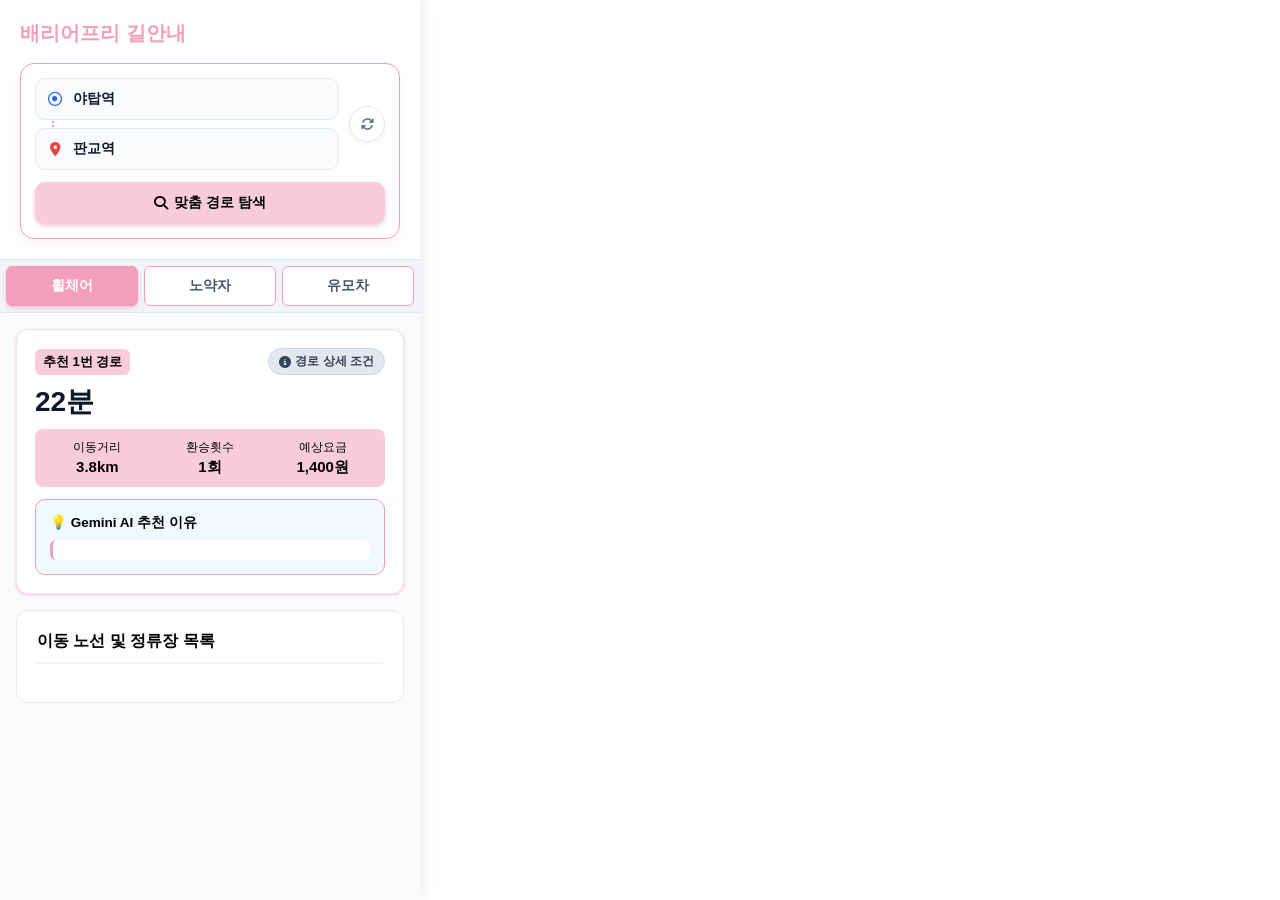
==== commit 6510f725: "map.html UI 최신 디자인 업데이트" ====
--- a/map.html
+++ b/map.html
@@ -1,11 +1,10 @@
 <!DOCTYPE html>
 <html lang="ko">
-
 <head>
   <meta charset="UTF-8">
   <meta name="viewport" content="width=device-width, initial-scale=1.0">
   <title>배리어프리 길안내 Service</title>
-
+  
   <!-- FontAwesome 아이콘 라이브러리 -->
   <link rel="stylesheet" href="https://cdnjs.cloudflare.com/ajax/libs/font-awesome/6.4.0/css/all.min.css">
 
@@ -13,22 +12,8 @@
   <script type="text/javascript" src="https://dapi.kakao.com/v2/maps/sdk.js?appkey=a6e4cc9d6599ccd6f520b7e4932b0a70&libraries=services"></script>
 
   <style>
-    /* =========================================================
-       공통 스타일
-    ========================================================== */
-    * {
-      box-sizing: border-box;
-      margin: 0;
-      padding: 0;
-      font-family: -apple-system, BlinkMacSystemFont, "Segoe UI", Roboto, sans-serif;
-    }
-
-    html, body {
-      width: 100%;
-      height: 100%;
-      overflow: hidden;
-      background: #ffffff;
-    }
+    * { box-sizing: border-box; margin: 0; padding: 0; font-family: -apple-system, BlinkMacSystemFont, "Segoe UI", Roboto, sans-serif; }
+    html, body { width: 100%; height: 100%; overflow: hidden; }
 
     .app-container {
       display: flex;
@@ -36,62 +21,36 @@
       height: 100vh;
     }
 
-    /* =========================================================
-       좌측 사이드바
-    ========================================================== */
+    /* 좌측 사이드바 */
     .sidebar {
       width: 420px;
       min-width: 420px;
       height: 100%;
       background: #ffffff;
       z-index: 10;
-      box-shadow: 4px 0 15px rgba(0, 0, 0, 0.08);
+      box-shadow: 4px 0 15px rgba(0,0,0,0.08);
       display: flex;
       flex-direction: column;
     }
 
-    /* 상단 헤더 */
+    /* 상단 헤더 & 검색 영역 */
     .sidebar-header {
       padding: 20px;
       background: #ffffff;
       border-bottom: 1px solid #e2e8f0;
     }
-
-    .app-title-row {
-      display: flex;
-      justify-content: space-between;
-      align-items: center;
-      margin-bottom: 16px;
-    }
-
+    
     .app-title {
       font-size: 20px;
       font-weight: 800;
+      margin-bottom: 16px;
       display: flex;
       align-items: center;
       gap: 8px;
       color: #f39eba;
     }
 
-    .btn-edit-profile {
-      background: #f8fafc;
-      border: 1px solid #cbd5e1;
-      color: #475569;
-      font-size: 11px;
-      font-weight: 700;
-      padding: 5px 10px;
-      border-radius: 20px;
-      cursor: pointer;
-      transition: all 0.2s;
-    }
-
-    .btn-edit-profile:hover {
-      background: #f39eba;
-      color: #ffffff;
-      border-color: #f39eba;
-    }
-
-    /* 입력 필드 */
+    /* 🌟 1. 검색 박스 및 세련된 입력폼 디자인 새로 작성 */
     .search-box {
       background: #ffffff;
       border: 1.5px solid #f39eba;
@@ -118,6 +77,7 @@
       position: relative;
     }
 
+    /* 출발-도착 사이를 잇는 세로 점선 */
     .inputs-container::before {
       content: '';
       position: absolute;
@@ -141,7 +101,6 @@
       z-index: 2;
       transition: all 0.2s;
     }
-
     .input-group:focus-within {
       border-color: #f39eba;
       background: #ffffff;
@@ -154,9 +113,8 @@
       width: 16px;
       text-align: center;
     }
-
-    .input-icon.start { color: #2563eb; }
-    .input-icon.end { color: #ef4444; }
+    .input-icon.start { color: #2563eb; } /* 출발: 파란색 아이콘 */
+    .input-icon.end { color: #ef4444; }   /* 도착: 빨간색 아이콘 */
 
     .input-group input {
       border: none;
@@ -167,12 +125,12 @@
       color: #0f172a;
       font-weight: 700;
     }
-
     .input-group input::placeholder {
       color: #94a3b8;
       font-weight: 500;
     }
 
+    /* 출발-도착 교환(스왑) 버튼 */
     .swap-btn {
       width: 36px;
       height: 36px;
@@ -186,9 +144,8 @@
       align-items: center;
       justify-content: center;
       transition: all 0.2s;
-      box-shadow: 0 2px 4px rgba(0, 0, 0, 0.05);
-    }
-
+      box-shadow: 0 2px 4px rgba(0,0,0,0.05);
+    }
     .swap-btn:hover {
       background: #f8ccdb;
       color: #000000;
@@ -202,7 +159,7 @@
       border: none;
       border-radius: 10px;
       background: #f8ccdb;
-      color: #000000;
+      color: rgb(0, 0, 0);
       font-size: 14px;
       font-weight: 800;
       cursor: pointer;
@@ -213,67 +170,37 @@
       justify-content: center;
       gap: 6px;
     }
-
     .search-btn:hover { background: #f39eba; }
-    .search-btn:disabled { cursor: wait; opacity: 0.65; }
-
-    /* 경로 선호도 UI */
-    .pref-section {
-      background: #f8fafc;
+
+    /* 이동 유형 필터 */
+    .type-filter {
+      display: flex;
+      background: #f1f5f9;
+      padding: 6px;
+      gap: 6px;
       border-bottom: 1px solid #e2e8f0;
-      padding: 12px 16px;
-    }
-
-    .pref-question {
-      font-size: 12.5px;
-      font-weight: 800;
-      color: #334155;
-      margin-bottom: 8px;
-      display: flex;
-      align-items: center;
-      gap: 6px;
-    }
-
-    .type-filter {
-      display: flex;
-      gap: 6px;
-    }
-
+    }
     .chip {
       flex: 1;
       text-align: center;
-      padding: 9px 0;
-      font-size: 12.5px;
+      padding: 10px 0;
+      font-size: 14px;
       font-weight: 700;
-      color: #64748b;
+      color: #475569;
       cursor: pointer;
-      border-radius: 8px;
+      border-radius: 6px;
       transition: all 0.2s;
-      background: #ffffff;
-      border: 1.5px solid #cbd5e1;
-      display: flex;
-      align-items: center;
-      justify-content: center;
-      gap: 4px;
-    }
-
-    .chip .radio-dot {
-      font-size: 10px;
-      color: #94a3b8;
-    }
-
+      background: #ffff;
+      border: 1px solid #f39eba;
+    }
     .chip.active {
       background: #f39eba;
       color: #ffffff;
       border-color: #f39eba;
-      box-shadow: 0 2px 6px rgba(243, 158, 186, 0.4);
-    }
-
-    .chip.active .radio-dot {
-      color: #ffffff;
-    }
-
-    /* 경로 상세 컨테이너 */
+      box-shadow: 0 2px 4px rgba(243, 158, 186, 0.6);
+    }
+
+    /* 상세 경로 스크롤 영역 */
     .route-detail-container {
       flex: 1;
       overflow-y: auto;
@@ -284,39 +211,21 @@
       background: #f8fafc;
     }
 
-    .status-card {
-      display: none;
-      background: #ffffff;
-      border: 1px solid #e2e8f0;
-      border-radius: 12px;
-      padding: 14px;
-      font-size: 13px;
-      color: #475569;
-      line-height: 1.5;
-    }
-
-    .status-card.show { display: block; }
-    .status-card.error {
-      color: #b91c1c;
-      background: #fef2f2;
-      border-color: #fecaca;
-    }
-
+    /* 요약 카드 */
     .route-summary-card {
-      background: #ffffff;
+      background: #fff;
       border-radius: 12px;
       padding: 18px;
       border: 1px solid #e2e8f0;
       box-shadow: 0 1px 3px rgba(243, 158, 186, 0.6);
     }
-
     .route-badge-row {
       display: flex;
       justify-content: space-between;
       align-items: center;
       margin-bottom: 8px;
-    }
-
+      position: relative;
+    }
     .route-no {
       background: #f8ccdb;
       color: #000000;
@@ -326,11 +235,76 @@
       border-radius: 6px;
     }
 
-    .applied-cond-text {
-      font-size: 11px;
-      color: #64748b;
-      font-weight: 600;
-    }
+    .info-icon-container {
+      position: relative;
+      display: inline-block;
+    }
+
+    .info-icon-btn {
+      background: #e2e8f0;
+      color: #334155;
+      font-size: 12px;
+      font-weight: 800;
+      padding: 4px 10px;
+      border-radius: 20px;
+      cursor: pointer;
+      display: flex;
+      align-items: center;
+      gap: 4px;
+      transition: all 0.2s;
+      border: 1px solid #cbd5e1;
+    }
+    .info-icon-btn:hover {
+      background: #f39eba;
+      color: #ffffff;
+      border-color: #f39eba;
+    }
+
+    .info-tooltip {
+      visibility: hidden;
+      opacity: 0;
+      width: 280px;
+      background-color: #ffffff;
+      color: #0f172a;
+      text-align: left;
+      border-radius: 10px;
+      padding: 14px;
+      position: absolute;
+      z-index: 100;
+      top: 120%;
+      right: 0;
+      box-shadow: 0 4px 20px rgba(0, 0, 0, 0.15);
+      border: 1.5px solid #f39eba;
+      transition: opacity 0.2s ease-in-out, visibility 0.2s ease-in-out;
+    }
+
+    .info-tooltip::after {
+      content: "";
+      position: absolute;
+      bottom: 100%;
+      right: 15px;
+      border-width: 6px;
+      border-style: solid;
+      border-color: transparent transparent #f39eba transparent;
+    }
+
+    .info-icon-container:hover .info-tooltip,
+    .info-tooltip.active {
+      visibility: visible;
+      opacity: 1;
+    }
+
+    .tooltip-title {
+      font-size: 13px;
+      font-weight: 800;
+      color: #0f172a;
+      margin-bottom: 8px;
+      padding-bottom: 4px;
+      border-bottom: 1px solid #e2e8f0;
+    }
+
+    .reason-item { font-size: 12px; color: #334155; margin-bottom: 6px; line-height: 1.4; }
+    .reason-item:last-child { margin-bottom: 0; }
 
     .main-time {
       font-size: 28px;
@@ -338,7 +312,6 @@
       color: #0f172a;
       margin-bottom: 8px;
     }
-
     .sub-info-grid {
       display: grid;
       grid-template-columns: repeat(3, 1fr);
@@ -349,8 +322,10 @@
       margin-bottom: 12px;
       text-align: center;
     }
-
-    .sub-info-item { font-size: 12px; color: #000000; }
+    .sub-info-item {
+      font-size: 12px;
+      color: #000000;
+    }
     .sub-info-item strong {
       display: block;
       font-size: 15px;
@@ -358,20 +333,15 @@
       margin-top: 2px;
     }
 
+    /* Gemini 추천 이유 박스 */
     .reason-box {
       background: #f0f9ff;
       border: 1.5px solid #f39eba;
       border-radius: 10px;
       padding: 14px;
     }
-
-    .reason-title {
-      font-size: 13.5px;
-      font-weight: 800;
-      color: #000000;
-      margin-bottom: 8px;
-    }
-
+    .reason-title { font-size: 13.5px; font-weight: 800; color: #000000; margin-bottom: 8px; }
+    
     .ai-reason-text {
       font-size: 13px;
       color: #1e293b;
@@ -383,14 +353,13 @@
       border-left: 3px solid #f39eba;
     }
 
-    /* Timeline */
+    /* 이동 경로 타임라인 카드 */
     .timeline-card {
-      background: #ffffff;
+      background: #fff;
       border-radius: 12px;
       padding: 20px;
       border: 1px solid #e2e8f0;
     }
-
     .timeline-title {
       font-size: 16px;
       font-weight: 800;
@@ -399,11 +368,17 @@
       padding-bottom: 10px;
       border-bottom: 2px solid #f1f5f9;
     }
-
-    .timeline { position: relative; padding-left: 36px; }
-    .timeline-item { position: relative; padding-bottom: 24px; }
+    
+    .timeline {
+      position: relative;
+      padding-left: 36px;
+    }
+    .timeline-item {
+      position: relative;
+      padding-bottom: 24px;
+    }
     .timeline-item:last-child { padding-bottom: 0; }
-
+    
     .timeline-item::before {
       content: '';
       position: absolute;
@@ -413,7 +388,6 @@
       width: 3px;
       background: #f8ccdb;
     }
-
     .timeline-item:last-child::before { display: none; }
 
     .timeline-dot {
@@ -428,19 +402,34 @@
       justify-content: center;
       font-size: 15px;
       border: 2px solid #ffffff;
-      box-shadow: 0 2px 5px rgba(0, 0, 0, 0.15);
-    }
-
+      box-shadow: 0 2px 5px rgba(0,0,0,0.15);
+    }
+    
     .timeline-dot.walk { background: #e0f2fe; color: #0369a1; }
     .timeline-dot.bus { background: #dcfce7; color: #15803d; }
     .timeline-dot.subway { background: #fce7f3; color: #be185d; }
     .timeline-dot.transfer { background: #fef9c3; color: #a16207; }
     .timeline-dot.end { background: #fee2e2; color: #b91c1c; }
 
-    .step-header { display: flex; align-items: center; gap: 8px; margin-bottom: 6px; }
+    .step-header {
+      display: flex;
+      align-items: center;
+      gap: 8px;
+      margin-bottom: 6px;
+    }
     .step-title { font-size: 15px; font-weight: 800; color: #0f172a; }
-    .step-desc { font-size: 14px; color: #475569; margin-top: 2px; font-weight: 500; line-height: 1.5; }
-
+    
+    .bus-type-badge {
+      font-size: 12px;
+      font-weight: 700;
+      padding: 2px 8px;
+      border-radius: 4px;
+    }
+    .bus-type-badge.low-floor { background: #dcfce7; color: #15803d; border: 1px solid #86efac; }
+    .bus-type-badge.normal { background: #fee2e2; color: #b91c1c; border: 1px solid #fca5a5; }
+
+    .step-desc { font-size: 14px; color: #475569; margin-top: 2px; font-weight: 500; }
+    
     .station-list {
       margin-top: 10px;
       background: #f8fafc;
@@ -451,924 +440,445 @@
       color: #000000;
       line-height: 1.7;
     }
-
     .station-title { font-weight: 800; color: #475569; font-size: 12px; margin-bottom: 6px; }
 
-    .timeline-dot.accessibility { background: #ede9fe; color: #6d28d9; }
-    .accessibility-guide { margin-top: 10px; padding: 12px; background: #faf5ff; border: 1px solid #ddd6fe; border-radius: 9px; }
-    .accessibility-guide-title { font-size: 12px; font-weight: 800; color: #6d28d9; margin-bottom: 8px; }
-    .facility-step { padding: 8px 0; border-bottom: 1px dashed #ddd6fe; font-size: 13px; line-height: 1.55; color: #334155; }
-    .facility-step:last-child { border-bottom: none; padding-bottom: 0; }
-    .facility-step:first-child { padding-top: 0; }
-    .facility-name { font-weight: 800; color: #0f172a; }
-    .facility-location { margin-top: 3px; color: #475569; }
-    .facility-status { display: inline-block; margin-top: 5px; padding: 2px 7px; border-radius: 999px; font-size: 11px; font-weight: 800; background: #dcfce7; color: #15803d; }
-    .facility-status.unknown { background: #fef3c7; color: #92400e; }
-    .facility-status.unavailable { background: #fee2e2; color: #b91c1c; }
-    .internal-path-warning { margin-top: 8px; padding: 8px 10px; border-radius: 7px; background: #fff7ed; color: #9a3412; font-size: 12px; font-weight: 700; line-height: 1.5; }
-
     #map { flex: 1; height: 100%; }
-
-    /* =========================================================
-       모달 모음 (1단계: 회원가입 / 2단계: 프로필 설정)
-    ========================================================== */
-    .modal-overlay {
-      display: flex;
-      position: fixed;
-      top: 0;
-      left: 0;
-      width: 100vw;
-      height: 100vh;
-      background: rgba(15, 23, 42, 0.6);
-      backdrop-filter: blur(4px);
-      z-index: 9999;
-      justify-content: center;
-      align-items: center;
-    }
-
-    .modal-card {
-      background: #ffffff;
-      padding: 32px;
-      border-radius: 20px;
-      width: 400px;
-      box-shadow: 0 20px 30px rgba(0, 0, 0, 0.25);
-      border: 2px solid #f39eba;
-      animation: modalFadeIn 0.3s ease-out;
-    }
-
-    @keyframes modalFadeIn {
-      from { opacity: 0; transform: translateY(-10px); }
-      to { opacity: 1; transform: translateY(0); }
-    }
-
-    .modal-header {
-      text-align: center;
-      margin-bottom: 20px;
-    }
-
-    .modal-badge {
-      display: inline-block;
-      background: #fdf2f4;
-      color: #d81b60;
-      font-size: 12px;
-      font-weight: 800;
-      padding: 4px 12px;
-      border-radius: 20px;
-      margin-bottom: 8px;
-    }
-
-    .modal-title {
-      font-size: 19px;
-      font-weight: 800;
-      color: #0f172a;
-      margin-bottom: 6px;
-    }
-
-    .modal-desc {
-      font-size: 12.5px;
-      color: #64748b;
-      line-height: 1.4;
-    }
-
-    /* 회원가입 폼 요소 */
-    .form-group {
-      display: flex;
-      flex-direction: column;
-      gap: 12px;
-      margin-bottom: 20px;
-    }
-
-    .form-input {
-      width: 100%;
-      padding: 12px;
-      border: 1.5px solid #e2e8f0;
-      border-radius: 10px;
-      font-size: 13.5px;
-      outline: none;
-      transition: all 0.2s;
-    }
-
-    .form-input:focus {
-      border-color: #f39eba;
-      box-shadow: 0 0 0 3px rgba(243, 158, 186, 0.2);
-    }
-
-    .btn-action {
-      width: 100%;
-      padding: 14px;
-      background: #f8ccdb;
-      color: #000000;
-      border: none;
-      border-radius: 12px;
-      font-weight: 800;
-      font-size: 15px;
-      cursor: pointer;
-      box-shadow: 0 4px 10px rgba(243, 158, 186, 0.4);
-      transition: all 0.2s;
-    }
-
-    .btn-action:hover {
-      background: #f39eba;
-      color: #ffffff;
-    }
-
-    /* 체크박스 그룹 */
-    .checkbox-group {
-      display: flex;
-      flex-direction: column;
-      gap: 10px;
-      margin-bottom: 24px;
-    }
-
-    .checkbox-label {
-      font-size: 14px;
-      font-weight: 700;
-      color: #334155;
-      display: flex;
-      align-items: center;
-      gap: 12px;
-      cursor: pointer;
-      padding: 12px 14px;
-      border-radius: 10px;
-      background: #f8fafc;
-      border: 1.5px solid #e2e8f0;
-      transition: all 0.2s;
-    }
-
-    .checkbox-label:hover {
-      background: #fdf2f4;
-      border-color: #f39eba;
-    }
-
-    .checkbox-label input {
-      accent-color: #f39eba;
-      width: 18px;
-      height: 18px;
-      cursor: pointer;
-    }
-
-    @media (max-width: 900px) {
-      .sidebar { width: 380px; min-width: 380px; }
-      .modal-card { width: 90%; padding: 24px; }
-    }
   </style>
 </head>
-
 <body>
+
   <div class="app-container">
-
-    <!-- 좌측 사이드바 -->
     <div class="sidebar">
-
+      
+      <!-- 상단 헤더 & 모던한 검색창 -->
       <div class="sidebar-header">
-        <div class="app-title-row">
-          <div class="app-title">
-            <i class="fa-solid fa-route"></i>
-            배리어프리 길안내
-          </div>
-
-          <button class="btn-edit-profile" onclick="openProfileModal()">
-            ⚙️ 이동 조건 변경
-          </button>
-        </div>
-
+        <div class="app-title"> 배리어프리 길안내</div>
+        
         <div class="search-box">
           <div class="inputs-wrapper">
+            
+            <!-- 출발/도착 입력 영역 -->
             <div class="inputs-container">
+              
+              <!-- 🔵 출발지 입력 -->
               <div class="input-group">
                 <i class="fa-regular fa-circle-dot input-icon start"></i>
-                <input type="text" id="start-input" value="판교역" placeholder="출발지 (기본: 현재 위치)">
+                <input type="text" id="start-input" value="야탑역" placeholder="출발지 검색" onkeypress="if(event.keyCode==13) searchRoute();">
               </div>
-
+              
+              <!-- 🔴 도착지 입력 -->
               <div class="input-group">
                 <i class="fa-solid fa-location-dot input-icon end"></i>
-                <input type="text" id="end-input" value="수내역" placeholder="목적지 입력">
+                <input type="text" id="end-input" value="판교역" placeholder="도착지 검색" onkeypress="if(event.keyCode==13) searchRoute();">
               </div>
+
             </div>
 
+            <!-- 🔄 출발지-도착지 위치 전환(스왑) 버튼 -->
             <button class="swap-btn" onclick="swapStartEnd()" title="출발지/도착지 바꾸기">
               <i class="fa-solid fa-arrows-rotate"></i>
             </button>
           </div>
 
-          <button class="search-btn" id="search-button" onclick="searchRoute()">
-            <i class="fa-solid fa-magnifying-glass"></i>
-            <span id="search-button-text">맞춤 경로 탐색</span>
+          <!-- 탐색 버튼 -->
+          <button class="search-btn" onclick="searchRoute()">
+            <i class="fa-solid fa-magnifying-glass"></i> 맞춤 경로 탐색
           </button>
         </div>
       </div>
 
-      <div class="pref-section">
-        <div class="pref-question">
-          <i class="fa-solid fa-circle-question" style="color: #f39eba;"></i>
-          어떤 경로를 선호하시나요?
-        </div>
-
-        <div class="type-filter">
-          <div class="chip active" data-pref="balanced" onclick="selectPreference('balanced', this)">
-            <span class="radio-dot">●</span> 추천
+      <!-- 이동 유형 필터 -->
+      <div class="type-filter">
+        <div class="chip active" onclick="selectType('휠체어')">휠체어</div>
+        <div class="chip" onclick="selectType('노약자')">노약자</div>
+        <div class="chip" onclick="selectType('유모차')">유모차</div>
+      </div>
+
+      <!-- 상세 정보 패널 -->
+      <div class="route-detail-container">
+        
+        <!-- 요약 카드 -->
+        <div class="route-summary-card">
+          <div class="route-badge-row">
+            <span class="route-no" id="route-no">추천 1번 경로</span>
+            
+            <div class="info-icon-container">
+              <button class="info-icon-btn" onclick="toggleTooltip(event)">
+                <i class="fa-solid fa-circle-info"></i> 경로 상세 조건
+              </button>
+              
+              <div class="info-tooltip" id="info-tooltip">
+                <div class="tooltip-title">📋 배리어프리 구성 요소</div>
+                <div id="reason-list"></div>
+              </div>
+            </div>
           </div>
-          <div class="chip" data-pref="time" onclick="selectPreference('time', this)">
-            <span class="radio-dot">○</span> 최단 시간
+
+          <div class="main-time" id="route-time">22분</div>
+          
+          <div class="sub-info-grid">
+            <div class="sub-info-item">이동거리<strong id="route-dist">3.8km</strong></div>
+            <div class="sub-info-item">환승횟수<strong id="route-trans">1회</strong></div>
+            <div class="sub-info-item">예상요금<strong id="route-fare">1,400원</strong></div>
           </div>
-          <div class="chip" data-pref="walk" onclick="selectPreference('walk', this)">
-            <span class="radio-dot">○</span> 최소 도보
-          </div>
-          <div class="chip" data-pref="transfer" onclick="selectPreference('transfer', this)">
-            <span class="radio-dot">○</span> 최소 환승
+
+          <div class="reason-box">
+            <div class="reason-title">💡 Gemini AI 추천 이유</div>
+            <div id="ai-reason" class="ai-reason-text"></div>
           </div>
         </div>
-      </div>
-
-      <div class="route-detail-container">
-
-        <div id="status-card" class="status-card"></div>
-
-        <div class="route-summary-card" id="route-summary-card">
-          <div class="route-badge-row">
-            <span class="route-no" id="route-no">
-              균형 추천 경로
-            </span>
-            <span class="applied-cond-text" id="applied-cond-summary">
-              조건 적용 중
-            </span>
-          </div>
-
-          <div class="main-time" id="route-time">-</div>
-
-          <div class="sub-info-grid">
-            <div class="sub-info-item">
-              이동거리
-              <strong id="route-dist">-</strong>
-            </div>
-            <div class="sub-info-item">
-              환승횟수
-              <strong id="route-trans">-</strong>
-            </div>
-            <div class="sub-info-item">
-              예상요금
-              <strong id="route-fare">-</strong>
-            </div>
-          </div>
-
-          <div class="reason-box">
-            <div class="reason-title">
-              💡 이 경로를 추천하는 이유
-            </div>
-            <div id="ai-reason" class="ai-reason-text">
-              출발지와 목적지를 입력하고 맞춤 경로를 검색해주세요.
-            </div>
-          </div>
-        </div>
-
+
+        <!-- 이동 경로 및 정류장 목록 -->
         <div class="timeline-card">
-          <div class="timeline-title">
-            이동 노선 및 정류장 목록
-          </div>
+          <div class="timeline-title">이동 노선 및 정류장 목록</div>
           <div class="timeline" id="timeline-list"></div>
         </div>
 
       </div>
     </div>
 
-    <!-- Kakao 지도 -->
+    <!-- 카카오 지도 영역 -->
     <div id="map"></div>
   </div>
 
-  <!-- =========================================================
-       1단계: 회원가입 모달 (Signup Overlay)
-  ========================================================== -->
-  <div class="modal-overlay" id="signup-modal">
-    <div class="modal-card">
-      <div class="modal-header">
-        <span class="modal-badge">Step 1/2</span>
-        <div class="modal-title">배리어프리 회원가입</div>
-        <div class="modal-desc">서비스 이용을 위한 회원 정보를 입력해주세요.</div>
-      </div>
-
-      <div class="form-group">
-        <input type="email" id="signup-email" class="form-input" placeholder="이메일 주소 입력">
-        <input type="password" id="signup-password" class="form-input" placeholder="비밀번호 입력">
-        <input type="text" id="signup-name" class="form-input" placeholder="닉네임 / 이름">
-      </div>
-
-      <button class="btn-action" onclick="goToStep2()">가입하고 프로필 설정하기 ➔</button>
-    </div>
-  </div>
-
-  <!-- =========================================================
-       2단계: 이동 프로필 설정 모달 (Profile Setup Modal)
-  ========================================================== -->
-  <div class="modal-overlay" id="profile-modal" style="display: none;">
-    <div class="modal-card">
-      <div class="modal-header">
-        <span class="modal-badge">Step 2/2</span>
-        <div class="modal-title">이동에 필요한 조건 선택</div>
-        <div class="modal-desc">개별 이동 제약 조건을 선택하시면 맞춤형 경로를 추천해 드립니다. (다중 선택 가능)</div>
-      </div>
-
-      <div class="checkbox-group">
-        <label class="checkbox-label">
-          <input type="checkbox" id="cond-stairs" value="no_stairs" checked>
-          <span> 계단 이용 어려움</span>
-        </label>
-        <label class="checkbox-label">
-          <input type="checkbox" id="cond-elevator" value="elevator_required" checked>
-          <span> 엘리베이터 필수</span>
-        </label>
-        <label class="checkbox-label">
-          <input type="checkbox" id="cond-escalator" value="no_escalator">
-          <span> 에스컬레이터 이용 어려움</span>
-        </label>
-        <label class="checkbox-label">
-          <input type="checkbox" id="cond-slope" value="avoid_steep_slope">
-          <span> 급경사 피하기</span>
-        </label>
-      </div>
-
-      <button class="btn-action" onclick="completeOnboarding()">설정 완료하고 길찾기 시작</button>
-    </div>
-  </div>
-
-
   <script>
-    /* =========================================================
-       1. 설정
-    ========================================================== */
-    const API_BASE_URL = 'http://127.0.0.1:8000';
-
-    let map = null;
-    let startPoint = null;
-    let endPoint = null;
-    let startMarker = null;
-    let endMarker = null;
-    let currentPolylines = [];
-
-    let currentPreference = 'balanced';
-    let currentPreferenceName = '균형 추천';
-    let latestRouteResponse = null;
-
-
-    /* =========================================================
-       2. 초기화
-    ========================================================== */
-    window.addEventListener('DOMContentLoaded', function () {
+    var map, ps;
+    var startPoint = null;
+    var endPoint = null;
+    var startMarker = null;
+    var endMarker = null;
+    var currentPolylines = [];
+    var currentSelectedType = '휠체어';
+
+    var geminiReasons = {
+      '휠체어': '전 구간 계단이 없고 지하철 엘리베이터 동선과 바로 연결됩니다. 경사가 완만하고 보도 턱을 우회하여 휠체어로도 안전하고 수월하게 이동하실 수 있는 최적의 경로입니다.',
+      '노약자': '무릎 관절에 부담을 주는 오르막길을 피한 경로입니다. 에스컬레이터를 이용해 힘들이지 않고 천천히 이동하기 좋습니다.',
+      '유모차': '보도 폭이 넓고 길턱이 낮춤 처리되어 아이를 태운 유모차를 밀기에 매우 쾌적합니다. 횡단보도 신호 시간도 여유로워 안심하고 이동하실 수 있습니다.'
+    };
+
+    var reasonData = {
+      '휠체어': ['전 구간 저상버스 및 지하철 엘리베이터 동선', '경사도 5% 이하 평지 도로 우선 안내', '보도블록 파손 및 턱 높은 구간 우회'],
+      '노약자': ['계단 최소화 (에스컬레이터 연결 통로 우선)', '완만한 경사로 우회 경로'],
+      '유모차': ['보도 폭 1.5m 이상 넓은 인도로만 구성', '지하보도 대신 지상 횡단보도 위주 안내']
+    };
+
+    var routeDetails = {
+      '휠체어': {
+        no: "추천 1번 경로",
+        time: "22분",
+        dist: "3.8km",
+        trans: "1회",
+        fare: "1,400원",
+        steps: [
+          { title: "야탑역 출발 (도보 이동)", desc: "8번 출구 지상 엘리베이터 이용", type: "walk" },
+          { 
+            title: "수인분당선 야탑역 승차", 
+            desc: "휠체어 전용 탑승 구역 (1-1 플랫폼)", 
+            type: "subway",
+            lineName: "수인분당선",
+            busType: null,
+            stations: ["야탑역", "이매역"] 
+          },
+          { 
+            title: "이매역 환승", 
+            desc: "경강선 환승 (지상 수평 이동 통로 이용)", 
+            type: "transfer",
+            busType: null,
+            stations: [] 
+          },
+          { 
+            title: "경강선 이매역 승차", 
+            desc: "판교 방면 이동", 
+            type: "subway",
+            lineName: "경강선",
+            busType: null,
+            stations: ["이매역", "판교역"] 
+          },
+          { title: "판교역 도착", desc: "1번 출구 무장애 경사로 출입구 퇴장", type: "end" }
+        ]
+      },
+      '노약자': {
+        no: "추천 2번 경로",
+        time: "25분",
+        dist: "4.1km",
+        trans: "0회 (직행)",
+        fare: "1,500원",
+        steps: [
+          { title: "야탑역 출발 (도보 이동)", desc: "고속버스터미널 정류장까지 도보 2분", type: "walk" },
+          { 
+            title: "333번 버스 승차", 
+            desc: "배차 간격 8분", 
+            type: "bus", 
+            busType: "low-floor",
+            busTypeName: "♿ 저상버스",
+            stations: ["야탑역.고속버스터미널", "야탑3동행정복지센터", "벌말육교", "판교역.낙생육교"] 
+          },
+          { title: "판교역.낙생육교 하차 (도보 이동)", desc: "에스컬레이터 탑승구로 1분 이동", type: "end" }
+        ]
+      },
+      '유모차': {
+        no: "추천 3번 경로",
+        time: "28분",
+        dist: "4.5km",
+        trans: "0회 (직행)",
+        fare: "1,500원",
+        steps: [
+          { title: "야탑역 출발 (도보 이동)", desc: "넓은 지상 인도로 1번 출구 정류장 접근", type: "walk" },
+          { 
+            title: "55번 버스 승차", 
+            desc: "배차 간격 12분 (입석 유모차 공간 확보)", 
+            type: "bus", 
+            busType: "normal",
+            busTypeName: "🚌 일반버스",
+            stations: ["야탑역1번출구", "성남시청", "장장골삼거리", "판교역동편"] 
+          },
+          { title: "판교역동편 하차 (도보 이동)", desc: "횡단보도 이용 판교역 이동", type: "end" }
+        ]
+      }
+    };
+
+    window.addEventListener('DOMContentLoaded', function() {
       if (window.kakao && window.kakao.maps) {
         initMap();
       } else {
-        alert('카카오 지도 SDK 로드에 실패했습니다. Kakao JavaScript 키를 확인해주세요.');
+        alert('카카오 지도 SDK 로드 실패. 앱 키 및 도메인 설정을 확인하세요.');
       }
     });
 
     function initMap() {
-      const container = document.getElementById('map');
-      const options = {
-        center: new kakao.maps.LatLng(37.386, 127.12),
+      var container = document.getElementById('map');
+      var options = {
+        center: new kakao.maps.LatLng(37.4030, 127.1200),
         level: 5
       };
       map = new kakao.maps.Map(container, options);
-    }
-
-
-    /* =========================================================
-       3. 회원가입 및 온보딩 2단계 제어
-    ========================================================== */
-    // Step 1 ➔ Step 2 이동
-    function goToStep2() {
-      const email = document.getElementById('signup-email').value.trim();
-      if (!email) {
-        alert('이메일 주소를 입력해주세요.');
-        return;
-      }
-      document.getElementById('signup-modal').style.display = 'none';
-      document.getElementById('profile-modal').style.display = 'flex';
-    }
-
-    // 마이페이지 조건 변경 버튼 클릭 시
-    function openProfileModal() {
-      document.getElementById('profile-modal').style.display = 'flex';
-    }
-
-    // 온보딩 최종 완료
-    function completeOnboarding() {
-      document.getElementById('profile-modal').style.display = 'none';
-
-      const startKeyword = document.getElementById('start-input').value.trim();
-      const endKeyword = document.getElementById('end-input').value.trim();
-
-      if (startKeyword && endKeyword) {
-        searchRoute();
-      }
-    }
-
-
-    /* =========================================================
-       4. 경로 선호도 선택 UI
-    ========================================================== */
-    function selectPreference(prefKey, element) {
-      currentPreference = prefKey;
-
-      const chips = document.querySelectorAll('.chip');
-      chips.forEach(chip => {
-        chip.classList.remove('active');
-        const dot = chip.querySelector('.radio-dot');
-        if (dot) dot.innerText = '○';
-      });
-
-      element.classList.add('active');
-      const activeDot = element.querySelector('.radio-dot');
-      if (activeDot) activeDot.innerText = '●';
-
-      currentPreferenceName = element.innerText.replace(/[●○]/g, '').trim();
-
-      const startKeyword = document.getElementById('start-input').value.trim();
-      const endKeyword = document.getElementById('end-input').value.trim();
-
-      if (startKeyword && endKeyword) {
-        searchRoute();
-      }
-    }
-
-
-    /* =========================================================
-       5. Enter 검색 & 스왑
-    ========================================================== */
-    document.getElementById('start-input').addEventListener('keydown', function (event) {
-      if (event.key === 'Enter') searchRoute();
-    });
-
-    document.getElementById('end-input').addEventListener('keydown', function (event) {
-      if (event.key === 'Enter') searchRoute();
-    });
-
+      ps = new kakao.maps.services.Places();
+
+      searchRoute();
+    }
+
+    /* 🌟 출발지/도착지 내용 스왑(바꾸기) 함수 */
     function swapStartEnd() {
-      const startInput = document.getElementById('start-input');
-      const endInput = document.getElementById('end-input');
-      const temp = startInput.value;
+      var startInput = document.getElementById('start-input');
+      var endInput = document.getElementById('end-input');
+      
+      var temp = startInput.value;
       startInput.value = endInput.value;
       endInput.value = temp;
-      searchRoute();
-    }
-
-
-    /* =========================================================
-       6. UI 상태 제어
-    ========================================================== */
-    function setLoading(isLoading) {
-      const button = document.getElementById('search-button');
-      const text = document.getElementById('search-button-text');
-      button.disabled = isLoading;
-      text.innerText = isLoading ? '경로 분석 중...' : '맞춤 경로 탐색';
-    }
-
-    function showStatus(message, isError = false) {
-      const statusCard = document.getElementById('status-card');
-      statusCard.innerText = message;
-      statusCard.classList.add('show');
-      if (isError) statusCard.classList.add('error');
-      else statusCard.classList.remove('error');
-    }
-
-    function hideStatus() {
-      const statusCard = document.getElementById('status-card');
-      statusCard.classList.remove('show', 'error');
-    }
-
-
-    /* =========================================================
-       7. FastAPI 추천 API 호출
-    ========================================================== */
+
+      searchRoute(); // 스왑 후 자동 경로 재검색
+    }
+
+    function searchPlace(keyword) {
+      return new Promise((resolve, reject) => {
+        ps.keywordSearch(keyword, function(data, status) {
+          if (status === kakao.maps.services.Status.OK) {
+            resolve(new kakao.maps.LatLng(data[0].y, data[0].x));
+          } else {
+            reject('장소 검색 실패');
+          }
+        });
+      });
+    }
+
     async function searchRoute() {
-      const startKeyword = document.getElementById('start-input').value.trim();
-      const endKeyword = document.getElementById('end-input').value.trim();
-
-      if (!startKeyword || !endKeyword) {
-        showStatus('출발지와 목적지를 모두 입력해주세요.', true);
-        return;
-      }
-
-      const selectedConditions = [];
-      if (document.getElementById('cond-stairs').checked) selectedConditions.push('no_stairs');
-      if (document.getElementById('cond-elevator').checked) selectedConditions.push('elevator_required');
-      if (document.getElementById('cond-escalator').checked) selectedConditions.push('no_escalator');
-      if (document.getElementById('cond-slope').checked) selectedConditions.push('avoid_steep_slope');
-
-      document.getElementById('applied-cond-summary').innerText = `조건 ${selectedConditions.length}개 적용 중`;
-
-      hideStatus();
-      setLoading(true);
+      var startKeyword = document.getElementById('start-input').value.trim();
+      var endKeyword = document.getElementById('end-input').value.trim();
 
       try {
-        const response = await fetch(`${API_BASE_URL}/routes/recommend`, {
-          method: 'POST',
-          headers: { 'Content-Type': 'application/json' },
-          body: JSON.stringify({
-            origin_name: startKeyword,
-            destination_name: endKeyword,
-            user_type: 'WHEELCHAIR',
-            preference: currentPreference,
-            conditions: selectedConditions
-          })
-        });
-
-        let data = null;
-        try {
-          data = await response.json();
-        } catch (parseError) {
-          throw new Error('백엔드 응답을 JSON으로 읽을 수 없습니다.');
-        }
-
-        if (!response.ok) {
-          let message = '경로 탐색에 실패했습니다.';
-          if (data && data.detail) {
-            message = typeof data.detail === 'string' ? data.detail : JSON.stringify(data.detail);
-          }
-          throw new Error(message);
-        }
-
-        console.log('FastAPI 추천 결과:', data);
-        latestRouteResponse = data;
-
-        if (!data.recommended_route) {
-          clearRouteMap();
-          clearRouteUI();
-          showStatus(data.message || '현재 조건에서 이용 가능한 추천 경로를 찾지 못했습니다.', true);
-          return;
-        }
-
-        startPoint = new kakao.maps.LatLng(data.origin.latitude, data.origin.longitude);
-        endPoint = new kakao.maps.LatLng(data.destination.latitude, data.destination.longitude);
-
-        updateMarkers();
-        renderBackendRoute(data);
-        drawBackendRoute(data.recommended_route);
-
-        const summary = data.summary || {};
-        showStatus(
-          `총 ${summary.total_candidate_count ?? '-'}개 후보 중 ${summary.available_route_count ?? '-'}개의 이용 가능 경로를 분석했습니다.`
-        );
-
+        startPoint = await searchPlace(startKeyword);
+        endPoint = await searchPlace(endKeyword);
       } catch (error) {
-        console.error(error);
-        clearRouteMap();
-        showStatus('경로 탐색 중 오류가 발생했습니다.\n' + error.message, true);
-      } finally {
-        setLoading(false);
-      }
-    }
-
-
-    /* =========================================================
-       8. 마커 및 화면 렌더링 함수들
-    ========================================================== */
-    function updateMarkers() {
+        startPoint = new kakao.maps.LatLng(37.411337, 127.128696);
+        endPoint = new kakao.maps.LatLng(37.394776, 127.111160);
+      }
+
       if (startMarker) startMarker.setMap(null);
       if (endMarker) endMarker.setMap(null);
 
-      if (startPoint) startMarker = new kakao.maps.Marker({ map: map, position: startPoint });
-      if (endPoint) endMarker = new kakao.maps.Marker({ map: map, position: endPoint });
-    }
-
-    function renderBackendRoute(data) {
-      const route = data.recommended_route;
-
-      document.getElementById('route-no').innerText = `${currentPreferenceName} 경로`;
-
-      const totalMinutes = route.total_time_minutes ?? Math.ceil((route.total_time_seconds || 0) / 60);
-      document.getElementById('route-time').innerText = `${totalMinutes}분`;
-
-      const distanceMeters = Number(route.total_distance_meters || 0);
-      document.getElementById('route-dist').innerText = distanceMeters > 0 ? `${(distanceMeters / 1000).toFixed(1)}km` : '정보 없음';
-
-      const transferCount = route.transfer_count ?? 0;
-      document.getElementById('route-trans').innerText = `${transferCount}회`;
-
-      let fareText = '정보 없음';
-      if (route.fare !== null && route.fare !== undefined) {
-        fareText = `${Number(route.fare).toLocaleString('ko-KR')}원`;
-      }
-      document.getElementById('route-fare').innerText = fareText;
-
-      const evaluation = route.evaluation || {};
-      const positiveReasons = Array.isArray(evaluation.positive_reasons) ? evaluation.positive_reasons : [];
-      const reasonText = positiveReasons.length > 0
-        ? positiveReasons.join(' ')
-        : '선택하신 이동 조건과 접근성 정보를 바탕으로 최적화된 맞춤 경로입니다.';
-
-      document.getElementById('ai-reason').innerText = reasonText;
-
-      renderBackendTimeline(route);
-    }
-
-    function renderBackendTimeline(route) {
-      const steps = Array.isArray(route.steps) ? route.steps : [];
-      const internalPaths = getInternalAccessibilityPaths(route);
-      const renderedInternalPaths = new Set();
-      let timelineHtml = '';
-
-      steps.forEach((step, stepIndex) => {
-        const stepType = String(step.step_type || '').toUpperCase();
-        const guidance = String(step.guidance || '');
-        const stops = Array.isArray(step.stops) ? step.stops : [];
-        const firstStop = normalizeStationName(stops[0] || '');
-        const lastStop = normalizeStationName(stops[stops.length - 1] || '');
-
-        if (stepType === 'SUBWAY') {
-          internalPaths.forEach((internalPath, internalIndex) => {
-            if (renderedInternalPaths.has(internalIndex)) return;
-
-            const movementType = getInternalPathMovementType(internalPath);
-            const stationName = normalizeStationName(getInternalPathStationName(internalPath));
-            const toLine = String(internalPath.movement?.to_line || '').trim();
-            const stepLines = getStepLineNames(step);
-
-            const isBoarding = movementType.includes('BOARD') && stationName === firstStop;
-            const isTransferIntoThisStep = movementType.includes('TRANSFER') && stationName === firstStop && (!toLine || stepLines.includes(toLine));
-
-            if (isBoarding || isTransferIntoThisStep) {
-              timelineHtml += renderInternalPathTimelineItem(internalPath);
-              renderedInternalPaths.add(internalIndex);
-            }
-          });
+      startMarker = new kakao.maps.Marker({ map: map, position: startPoint });
+      endMarker = new kakao.maps.Marker({ map: map, position: endPoint });
+
+      var bounds = new kakao.maps.LatLngBounds();
+      bounds.extend(startPoint);
+      bounds.extend(endPoint);
+      map.setBounds(bounds);
+
+      renderRouteInfo();
+      drawColoredRoutes();
+    }
+
+    function getStepIconClass(type) {
+      switch (type) {
+        case 'walk': return 'fa-solid fa-person-walking';
+        case 'bus': return 'fa-solid fa-bus';
+        case 'subway': return 'fa-solid fa-train-subway';
+        case 'transfer': return 'fa-solid fa-arrows-rotate';
+        case 'end': return 'fa-solid fa-location-dot';
+        default: return 'fa-solid fa-location-dot';
+      }
+    }
+
+    function renderRouteInfo() {
+      var info = routeDetails[currentSelectedType];
+
+      document.getElementById('route-no').innerText = info.no;
+      document.getElementById('route-time').innerText = info.time;
+      document.getElementById('route-dist').innerText = info.dist;
+      document.getElementById('route-trans').innerText = info.trans;
+      document.getElementById('route-fare').innerText = info.fare;
+
+      document.getElementById('ai-reason').innerText = `"${geminiReasons[currentSelectedType]}"`;
+
+      var reasonsHtml = reasonData[currentSelectedType].map(r => `<div class="reason-item">✔ ${r}</div>`).join('');
+      document.getElementById('reason-list').innerHTML = reasonsHtml;
+
+      var timelineHtml = '';
+      info.steps.forEach(step => {
+        var busBadgeHtml = '';
+        if (step.busType) {
+          busBadgeHtml = `<span class="bus-type-badge ${step.busType}">${step.busTypeName}</span>`;
         }
 
-        let type = 'walk';
-        let iconClass = 'fa-solid fa-person-walking';
-
-        if (stepType === 'SUBWAY') {
-          type = 'subway';
-          iconClass = 'fa-solid fa-train-subway';
-        } else if (stepType === 'BUS') {
-          type = 'bus';
-          iconClass = 'fa-solid fa-bus';
-        } else if (stepType === 'WALKING' && guidance.includes('환승')) {
-          type = 'transfer';
-          iconClass = 'fa-solid fa-arrows-rotate';
-        }
-
-        let title = guidance || (stepType === 'SUBWAY' ? '지하철 이동' : stepType === 'BUS' ? '버스 이동' : '도보 이동');
-        let vehicleText = Array.isArray(step.vehicles) ? step.vehicles.map(v => v.name).filter(Boolean).join(', ') : '';
-
-        const descriptionParts = [];
-        if (step.distance !== undefined && step.distance !== null) {
-          descriptionParts.push(`${Number(step.distance).toLocaleString('ko-KR')}m`);
-        }
-        if (step.time !== undefined && step.time !== null) {
-          descriptionParts.push(`${Math.ceil(Number(step.time) / 60)}분`);
-        }
-        if (vehicleText) descriptionParts.push(vehicleText);
-
-        const description = descriptionParts.join(' · ');
-
-        let stationsHtml = '';
-        if (stops.length > 0) {
+        var stationsHtml = '';
+        if (step.stations && step.stations.length > 0) {
           stationsHtml = `
             <div class="station-list">
-              <div class="station-title">🚏 경유 정류장/역 (${stops.length}개)</div>
-              <div>${stops.map(stop => escapeHtml(String(stop))).join(' ➔ ')}</div>
-            </div>
-          `;
+              <div class="station-title">🚏 경유 정류장/역 (${step.stations.length}개)</div>
+              <div>${step.stations.join(' ➔ ')}</div>
+            </div>`;
         }
+
+        var iconClass = getStepIconClass(step.type);
 
         timelineHtml += `
           <div class="timeline-item">
-            <div class="timeline-dot ${type}"><i class="${iconClass}"></i></div>
-            <div class="step-header"><span class="step-title">${escapeHtml(title)}</span></div>
-            <div class="step-desc">${escapeHtml(description)}</div>
+            <div class="timeline-dot ${step.type}">
+              <i class="${iconClass}"></i>
+            </div>
+            <div class="step-header">
+              <span class="step-title">${step.title}</span>
+              ${busBadgeHtml}
+            </div>
+            <div class="step-desc">${step.desc}</div>
             ${stationsHtml}
           </div>
         `;
-
-        if (stepType === 'SUBWAY') {
-          internalPaths.forEach((internalPath, internalIndex) => {
-            if (renderedInternalPaths.has(internalIndex)) return;
-
-            const movementType = getInternalPathMovementType(internalPath);
-            const stationName = normalizeStationName(getInternalPathStationName(internalPath));
-            const isAlighting = (movementType.includes('ALIGHT') || movementType.includes('ARRIV') || movementType.includes('EXIT')) && stationName === lastStop;
-
-            if (isAlighting) {
-              timelineHtml += renderInternalPathTimelineItem(internalPath);
-              renderedInternalPaths.add(internalIndex);
-            }
-          });
-        }
       });
 
-      internalPaths.forEach((internalPath, internalIndex) => {
-        if (!renderedInternalPaths.has(internalIndex)) {
-          timelineHtml += renderInternalPathTimelineItem(internalPath);
-          renderedInternalPaths.add(internalIndex);
-        }
+      document.getElementById('timeline-list').innerHTML = timelineHtml;
+    }
+
+    function toggleTooltip(event) {
+      event.stopPropagation();
+      var tooltip = document.getElementById('info-tooltip');
+      tooltip.classList.toggle('active');
+    }
+
+    document.addEventListener('click', function(e) {
+      var tooltip = document.getElementById('info-tooltip');
+      var container = document.querySelector('.info-icon-container');
+      if (tooltip && !container.contains(e.target)) {
+        tooltip.classList.remove('active');
+      }
+    });
+
+    function getSegmentStyle(step) {
+      if (step.type === 'walk' || step.type === 'end') {
+        return { color: '#94a3b8', style: 'shortdash', weight: 5 };
+      }
+      if (step.type === 'transfer') {
+        return { color: '#f59e0b', style: 'shortdash', weight: 5 };
+      }
+      if (step.type === 'subway') {
+        if (step.lineName === '수인분당선') return { color: '#f5a623', style: 'solid', weight: 8 };
+        if (step.lineName === '경강선') return { color: '#0054a6', style: 'solid', weight: 8 };
+        return { color: '#a855f7', style: 'solid', weight: 8 };
+      }
+      if (step.type === 'bus') {
+        if (step.busType === 'low-floor') return { color: '#16a34a', style: 'solid', weight: 7 };
+        return { color: '#2563eb', style: 'solid', weight: 7 };
+      }
+      return { color: '#f39eba', style: 'solid', weight: 7 };
+    }
+
+    function drawColoredRoutes() {
+      if (!startPoint || !endPoint || !map) return;
+
+      currentPolylines.forEach(p => p.setMap(null));
+      currentPolylines = [];
+
+      var sLat = startPoint.getLat();
+      var sLng = startPoint.getLng();
+      var eLat = endPoint.getLat();
+      var eLng = endPoint.getLng();
+
+      var midLat = 37.4014;
+      var midLng = 127.1260;
+
+      var currentInfo = routeDetails[currentSelectedType];
+      var steps = currentInfo.steps;
+
+      if (currentSelectedType === '휠체어') {
+        var p1 = new kakao.maps.LatLng(sLat, sLng);
+        var p2 = new kakao.maps.LatLng(sLat - 0.001, sLng - 0.0005);
+        createSegment([p1, p2], getSegmentStyle(steps[0]));
+
+        var p3 = new kakao.maps.LatLng(midLat, midLng);
+        createSegment([p2, p3], getSegmentStyle(steps[1]));
+
+        var p4 = new kakao.maps.LatLng(midLat - 0.0005, midLng - 0.0005);
+        createSegment([p3, p4], getSegmentStyle(steps[2]));
+
+        var p5 = new kakao.maps.LatLng(eLat + 0.0008, eLng + 0.0008);
+        createSegment([p4, p5], getSegmentStyle(steps[3]));
+
+        var p6 = new kakao.maps.LatLng(eLat, eLng);
+        createSegment([p5, p6], getSegmentStyle(steps[4]));
+
+      } else if (currentSelectedType === '노약자') {
+        var p1 = new kakao.maps.LatLng(sLat, sLng);
+        var p2 = new kakao.maps.LatLng(sLat - 0.001, sLng);
+        var p3 = new kakao.maps.LatLng(midLat + 0.002, midLng - 0.002);
+        var p4 = new kakao.maps.LatLng(eLat, eLng);
+
+        createSegment([p1, p2], getSegmentStyle(steps[0]));
+        createSegment([p2, p3, p4], getSegmentStyle(steps[1]));
+
+      } else {
+        var p1 = new kakao.maps.LatLng(sLat, sLng);
+        var p2 = new kakao.maps.LatLng(sLat, sLng + 0.001);
+        var p3 = new kakao.maps.LatLng(midLat - 0.002, midLng + 0.002);
+        var p4 = new kakao.maps.LatLng(eLat, eLng);
+
+        createSegment([p1, p2], getSegmentStyle(steps[0]));
+        createSegment([p2, p3, p4], getSegmentStyle(steps[1]));
+      }
+    }
+
+    function createSegment(path, styleConfig) {
+      var polyline = new kakao.maps.Polyline({
+        path: path,
+        strokeWeight: styleConfig.weight,
+        strokeColor: styleConfig.color,
+        strokeOpacity: 0.9,
+        strokeStyle: styleConfig.style
       });
-
-      if (latestRouteResponse && latestRouteResponse.destination) {
-        const destinationName = latestRouteResponse.destination.name || '목적지';
-        timelineHtml += `
-          <div class="timeline-item">
-            <div class="timeline-dot end"><i class="fa-solid fa-location-dot"></i></div>
-            <div class="step-header"><span class="step-title">${escapeHtml(destinationName)} 도착</span></div>
-            <div class="step-desc">목적지에 도착했습니다.</div>
-          </div>
-        `;
-      }
-
-      document.getElementById('timeline-list').innerHTML = timelineHtml;
-    }
-
-    function getInternalAccessibilityPaths(route) {
-      const accessibility = route.accessibility || {};
-      if (Array.isArray(accessibility.internal_paths)) return accessibility.internal_paths;
-      if (Array.isArray(route.internal_paths)) return route.internal_paths;
-      return [];
-    }
-
-    function normalizeStationName(value) {
-      return String(value || '').trim().replace(/\(.*?\)/g, '').replace(/\s+/g, '').replace(/역$/g, '');
-    }
-
-    function getInternalPathStationName(path) {
-      return path.station_name || path.movement?.station_name || path.node_resolution?.station_name || path.start_node?.station_name || path.end_node?.station_name || '';
-    }
-
-    function getInternalPathMovementType(path) {
-      return String(path.movement_type || path.movement?.movement_type || path.node_resolution?.movement_type || '').toUpperCase();
-    }
-
-    function getStepLineNames(step) {
-      if (!Array.isArray(step.vehicles)) return [];
-      return step.vehicles.map(v => String(v.name || '').trim()).filter(Boolean);
-    }
-
-    function getFacilityTypeName(facilityType) {
-      const type = String(facilityType || '').toUpperCase();
-      if (type === 'ELEVATOR') return '엘리베이터';
-      if (type === 'ESCALATOR') return '에스컬레이터';
-      if (type === 'STAIRS') return '계단';
-      if (type === 'RAMP') return '경사로';
-      if (type === 'WALKING' || type === 'WALKWAY') return '이동 통로';
-      return facilityType || '이동 시설';
-    }
-
-    function getFloorMovementText(facility) {
-      const fromFloor = facility.actual_from_floor || facility.edge_from_floor || '';
-      const toFloor = facility.actual_to_floor || facility.edge_to_floor || '';
-      if (fromFloor && toFloor && fromFloor !== toFloor) return `${fromFloor} → ${toFloor}`;
-      return fromFloor || toFloor || '';
-    }
-
-    function getInternalPathTitle(path) {
-      const stationName = getInternalPathStationName(path) || '역사';
-      const movementType = getInternalPathMovementType(path);
-      if (movementType.includes('TRANSFER')) return `♿ ${stationName} 환승 안내`;
-      if (movementType.includes('ALIGHT') || movementType.includes('ARRIV') || movementType.includes('EXIT')) return `♿ ${stationName} 하차 안내`;
-      if (movementType.includes('BOARD') || movementType.includes('DEPART')) return `♿ ${stationName} 승차 안내`;
-      return `♿ ${stationName} 역사 내부 이동`;
-    }
-
-    function getRealtimeStatusInfo(facility) {
-      const realtime = facility.realtime || {};
-      const status = String(realtime.realtime_status || facility.realtime_status || 'UNKNOWN').toUpperCase();
-      if (status === 'AVAILABLE' || status === 'NORMAL') return { text: '운행 가능', className: '' };
-      if (status === 'UNAVAILABLE' || status === 'STOPPED' || status === 'OUT_OF_SERVICE') return { text: '운행 불가', className: 'unavailable' };
-      return { text: '실시간 상태 미확인', className: 'unknown' };
-    }
-
-    function renderInternalPathTimelineItem(path) {
-      const stationName = getInternalPathStationName(path) || '역사';
-      const status = String(path.status || 'UNKNOWN').toUpperCase();
-      const facilities = Array.isArray(path.required_facilities) ? path.required_facilities : [];
-
-      let facilityHtml = '';
-      if (facilities.length > 0) {
-        facilityHtml = facilities.map((facility, index) => {
-          const facilityName = getFacilityTypeName(facility.facility_type);
-          const floorText = getFloorMovementText(facility);
-          const exitNo = facility.exit_no;
-          const detailLocation = String(facility.detail_location || '').trim();
-          const realtimeStatus = getRealtimeStatusInfo(facility);
-
-          const headlineParts = [`${index + 1}. ${facilityName} 이용`];
-          if (exitNo !== null && exitNo !== undefined && String(exitNo).trim()) {
-            headlineParts.push(`${String(exitNo).trim()}번 출구 방향`);
-          }
-          if (floorText) headlineParts.push(floorText);
-
-          return `
-            <div class="facility-step">
-              <div class="facility-name">${headlineParts.map(v => escapeHtml(v)).join(' · ')}</div>
-              ${detailLocation ? `<div class="facility-location">📍 ${escapeHtml(detailLocation)}</div>` : ''}
-              <span class="facility-status ${realtimeStatus.className}">${escapeHtml(realtimeStatus.text)}</span>
-            </div>
-          `;
-        }).join('');
-      } else {
-        const startDescription = path.start_node?.description || path.start_node?.detail_location || '';
-        const endDescription = path.end_node?.description || path.end_node?.detail_location || '';
-        facilityHtml = `
-          <div class="facility-step">
-            <div class="facility-name">역사 내부 접근 가능 경로</div>
-            ${startDescription ? `<div class="facility-location">출발: ${escapeHtml(startDescription)}</div>` : ''}
-            ${endDescription ? `<div class="facility-location">도착: ${escapeHtml(endDescription)}</div>` : ''}
-          </div>
-        `;
-      }
-
-      let warningHtml = '';
-      if (status !== 'SUCCESS') {
-        const message = path.message || path.node_resolution?.message || '해당 역사 내부 이동 경로의 일부 정보를 확인하지 못했습니다.';
-        warningHtml = `<div class="internal-path-warning">⚠ ${escapeHtml(message)}</div>`;
-      }
-
-      const nodePath = Array.isArray(path.node_path) ? path.node_path : [];
-      const nodePathText = nodePath.length > 1
-        ? `${nodePath.length - 1}개 내부 구간 이동`
-        : (status === 'SUCCESS' ? '역사 내부 접근성 경로 확인' : '역사 내부 동선 일부 미확인');
-
-      return `
-        <div class="timeline-item">
-          <div class="timeline-dot accessibility"><i class="fa-solid fa-wheelchair-move"></i></div>
-          <div class="step-header"><span class="step-title">${escapeHtml(getInternalPathTitle(path))}</span></div>
-          <div class="step-desc">${escapeHtml(nodePathText)}</div>
-          <div class="accessibility-guide">
-            <div class="accessibility-guide-title">${escapeHtml(stationName)} 내부 접근성 동선</div>
-            ${facilityHtml}
-            ${warningHtml}
-          </div>
-        </div>
-      `;
-    }
-
-    function drawBackendRoute(route) {
-      if (!map) return;
-      clearRouteMap();
-
-      const pathData = Array.isArray(route.path) ? route.path : [];
-      if (pathData.length === 0) {
-        fitMapToEndpoints();
-        return;
-      }
-
-      const kakaoPath = pathData
-        .filter(point => Array.isArray(point) && point.length >= 2)
-        .map(point => new kakao.maps.LatLng(Number(point[1]), Number(point[0])));
-
-      if (kakaoPath.length === 0) {
-        fitMapToEndpoints();
-        return;
-      }
-
-      const polyline = new kakao.maps.Polyline({
-        path: kakaoPath,
-        strokeWeight: 7,
-        strokeColor: '#f39eba',
-        strokeOpacity: 0.9,
-        strokeStyle: 'solid'
-      });
-
       polyline.setMap(map);
       currentPolylines.push(polyline);
-
-      const bounds = new kakao.maps.LatLngBounds();
-      kakaoPath.forEach(point => bounds.extend(point));
-      if (startPoint) bounds.extend(startPoint);
-      if (endPoint) bounds.extend(endPoint);
-
-      map.setBounds(bounds);
-    }
-
-    function clearRouteMap() {
-      currentPolylines.forEach(polyline => polyline.setMap(null));
-      currentPolylines = [];
-    }
-
-    function fitMapToEndpoints() {
-      if (!map || !startPoint || !endPoint) return;
-      const bounds = new kakao.maps.LatLngBounds();
-      bounds.extend(startPoint);
-      bounds.extend(endPoint);
-      map.setBounds(bounds);
-    }
-
-    function clearRouteUI() {
-      document.getElementById('route-no').innerText = `${currentPreferenceName} 경로`;
-      document.getElementById('route-time').innerText = '-';
-      document.getElementById('route-dist').innerText = '-';
-      document.getElementById('route-trans').innerText = '-';
-      document.getElementById('route-fare').innerText = '-';
-      document.getElementById('ai-reason').innerText = '추천 가능한 경로가 없습니다.';
-      document.getElementById('timeline-list').innerHTML = '';
-    }
-
-    function escapeHtml(text) {
-      return String(text)
-        .replaceAll('&', '&amp;')
-        .replaceAll('<', '&lt;')
-        .replaceAll('>', '&gt;')
-        .replaceAll('"', '&quot;')
-        .replaceAll("'", '&#039;');
+    }
+
+    function selectType(type) {
+      currentSelectedType = type;
+      var chips = document.querySelectorAll('.chip');
+      chips.forEach(chip => {
+        if (chip.innerText === type) chip.classList.add('active');
+        else chip.classList.remove('active');
+      });
+
+      renderRouteInfo();
+      drawColoredRoutes();
     }
   </script>
 </body>
-
 </html>
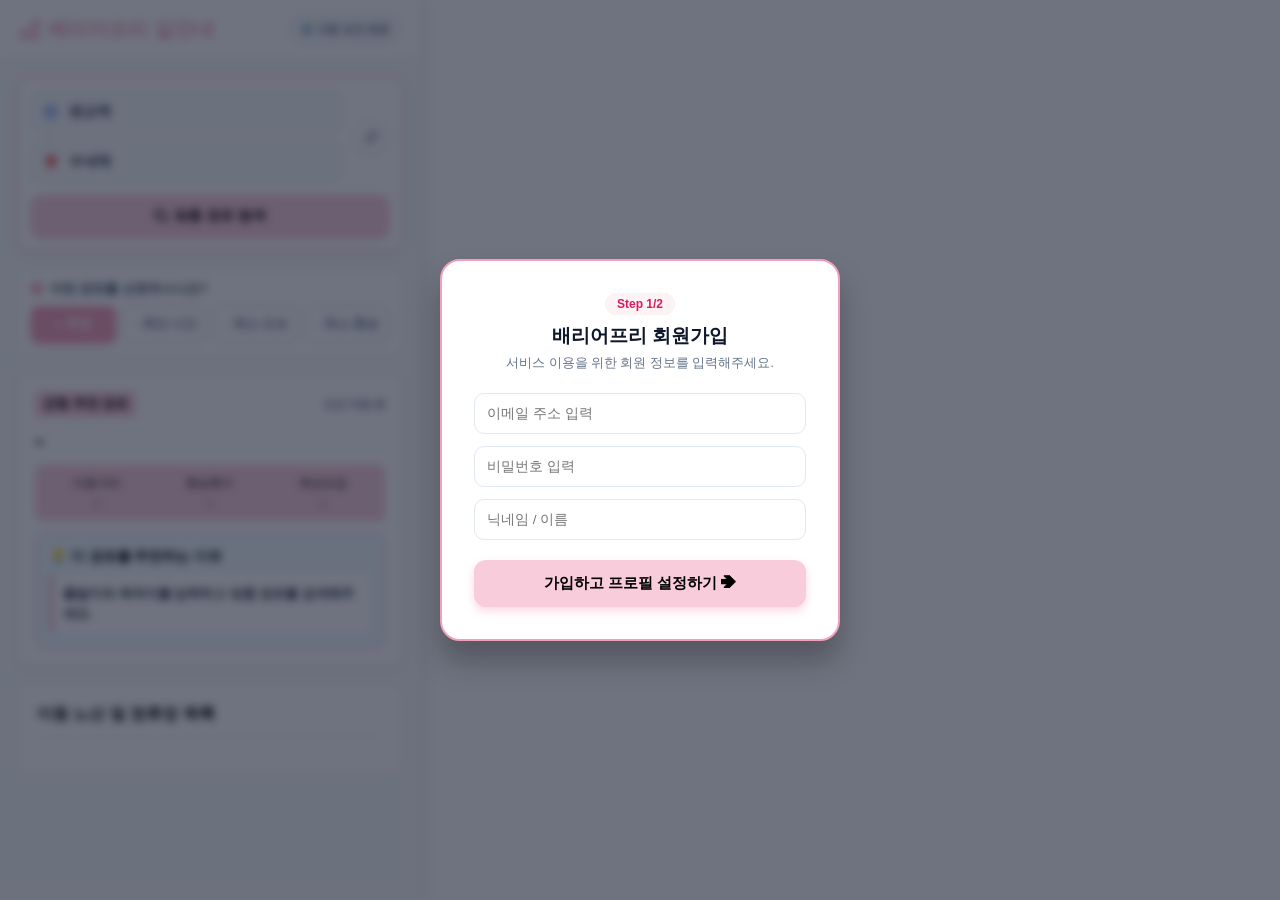
==== commit 2fe912f5: "style: map.html UI 수정 및 백엔드 연동 준비 완료" ====
--- a/map.html
+++ b/map.html
@@ -1,10 +1,11 @@
 <!DOCTYPE html>
 <html lang="ko">
+
 <head>
   <meta charset="UTF-8">
   <meta name="viewport" content="width=device-width, initial-scale=1.0">
   <title>배리어프리 길안내 Service</title>
-  
+
   <!-- FontAwesome 아이콘 라이브러리 -->
   <link rel="stylesheet" href="https://cdnjs.cloudflare.com/ajax/libs/font-awesome/6.4.0/css/all.min.css">
 
@@ -12,8 +13,22 @@
   <script type="text/javascript" src="https://dapi.kakao.com/v2/maps/sdk.js?appkey=a6e4cc9d6599ccd6f520b7e4932b0a70&libraries=services"></script>
 
   <style>
-    * { box-sizing: border-box; margin: 0; padding: 0; font-family: -apple-system, BlinkMacSystemFont, "Segoe UI", Roboto, sans-serif; }
-    html, body { width: 100%; height: 100%; overflow: hidden; }
+    /* =========================================================
+       공통 스타일
+    ========================================================== */
+    * {
+      box-sizing: border-box;
+      margin: 0;
+      padding: 0;
+      font-family: -apple-system, BlinkMacSystemFont, "Segoe UI", Roboto, sans-serif;
+    }
+
+    html, body {
+      width: 100%;
+      height: 100%;
+      overflow: hidden;
+      background: #ffffff;
+    }
 
     .app-container {
       display: flex;
@@ -21,36 +36,71 @@
       height: 100vh;
     }
 
-    /* 좌측 사이드바 */
+    /* =========================================================
+       좌측 사이드바 (전체 스크롤 가능 구조)
+    ========================================================== */
     .sidebar {
       width: 420px;
       min-width: 420px;
       height: 100%;
       background: #ffffff;
       z-index: 10;
-      box-shadow: 4px 0 15px rgba(0,0,0,0.08);
+      box-shadow: 4px 0 15px rgba(0, 0, 0, 0.08);
       display: flex;
       flex-direction: column;
     }
 
-    /* 상단 헤더 & 검색 영역 */
     .sidebar-header {
-      padding: 20px;
+      padding: 16px 20px;
       background: #ffffff;
       border-bottom: 1px solid #e2e8f0;
-    }
-    
+      flex-shrink: 0;
+    }
+
+    .app-title-row {
+      display: flex;
+      justify-content: space-between;
+      align-items: center;
+    }
+
     .app-title {
       font-size: 20px;
       font-weight: 800;
-      margin-bottom: 16px;
       display: flex;
       align-items: center;
       gap: 8px;
       color: #f39eba;
     }
 
-    /* 🌟 1. 검색 박스 및 세련된 입력폼 디자인 새로 작성 */
+    .btn-edit-profile {
+      background: #f8fafc;
+      border: 1px solid #cbd5e1;
+      color: #475569;
+      font-size: 11px;
+      font-weight: 700;
+      padding: 5px 10px;
+      border-radius: 20px;
+      cursor: pointer;
+      transition: all 0.2s;
+    }
+
+    .btn-edit-profile:hover {
+      background: #f39eba;
+      color: #ffffff;
+      border-color: #f39eba;
+    }
+
+    .sidebar-scroll-content {
+      flex: 1;
+      overflow-y: auto;
+      display: flex;
+      flex-direction: column;
+      gap: 16px;
+      padding: 16px;
+      background: #f8fafc;
+    }
+
+    /* 입력 필드 */
     .search-box {
       background: #ffffff;
       border: 1.5px solid #f39eba;
@@ -77,7 +127,6 @@
       position: relative;
     }
 
-    /* 출발-도착 사이를 잇는 세로 점선 */
     .inputs-container::before {
       content: '';
       position: absolute;
@@ -101,6 +150,7 @@
       z-index: 2;
       transition: all 0.2s;
     }
+
     .input-group:focus-within {
       border-color: #f39eba;
       background: #ffffff;
@@ -113,8 +163,9 @@
       width: 16px;
       text-align: center;
     }
-    .input-icon.start { color: #2563eb; } /* 출발: 파란색 아이콘 */
-    .input-icon.end { color: #ef4444; }   /* 도착: 빨간색 아이콘 */
+
+    .input-icon.start { color: #2563eb; }
+    .input-icon.end { color: #ef4444; }
 
     .input-group input {
       border: none;
@@ -125,12 +176,12 @@
       color: #0f172a;
       font-weight: 700;
     }
+
     .input-group input::placeholder {
       color: #94a3b8;
       font-weight: 500;
     }
 
-    /* 출발-도착 교환(스왑) 버튼 */
     .swap-btn {
       width: 36px;
       height: 36px;
@@ -144,8 +195,9 @@
       align-items: center;
       justify-content: center;
       transition: all 0.2s;
-      box-shadow: 0 2px 4px rgba(0,0,0,0.05);
-    }
+      box-shadow: 0 2px 4px rgba(0, 0, 0, 0.05);
+    }
+
     .swap-btn:hover {
       background: #f8ccdb;
       color: #000000;
@@ -159,7 +211,7 @@
       border: none;
       border-radius: 10px;
       background: #f8ccdb;
-      color: rgb(0, 0, 0);
+      color: #000000;
       font-size: 14px;
       font-weight: 800;
       cursor: pointer;
@@ -170,62 +222,100 @@
       justify-content: center;
       gap: 6px;
     }
+
     .search-btn:hover { background: #f39eba; }
-
-    /* 이동 유형 필터 */
+    .search-btn:disabled { cursor: wait; opacity: 0.65; }
+
+    /* 경로 선호도 UI */
+    .pref-section {
+      background: #ffffff;
+      border: 1px solid #e2e8f0;
+      border-radius: 12px;
+      padding: 12px 14px;
+    }
+
+    .pref-question {
+      font-size: 12.5px;
+      font-weight: 800;
+      color: #334155;
+      margin-bottom: 8px;
+      display: flex;
+      align-items: center;
+      gap: 6px;
+    }
+
     .type-filter {
       display: flex;
-      background: #f1f5f9;
-      padding: 6px;
       gap: 6px;
-      border-bottom: 1px solid #e2e8f0;
-    }
+    }
+
     .chip {
       flex: 1;
       text-align: center;
-      padding: 10px 0;
-      font-size: 14px;
+      padding: 9px 0;
+      font-size: 12.5px;
       font-weight: 700;
-      color: #475569;
+      color: #64748b;
       cursor: pointer;
-      border-radius: 6px;
+      border-radius: 8px;
       transition: all 0.2s;
-      background: #ffff;
-      border: 1px solid #f39eba;
-    }
+      background: #ffffff;
+      border: 1.5px solid #cbd5e1;
+      display: flex;
+      align-items: center;
+      justify-content: center;
+      gap: 4px;
+    }
+
+    .chip .radio-dot {
+      font-size: 10px;
+      color: #94a3b8;
+    }
+
     .chip.active {
       background: #f39eba;
       color: #ffffff;
       border-color: #f39eba;
-      box-shadow: 0 2px 4px rgba(243, 158, 186, 0.6);
-    }
-
-    /* 상세 경로 스크롤 영역 */
-    .route-detail-container {
-      flex: 1;
-      overflow-y: auto;
-      padding: 16px;
-      display: flex;
-      flex-direction: column;
-      gap: 16px;
-      background: #f8fafc;
-    }
-
-    /* 요약 카드 */
+      box-shadow: 0 2px 6px rgba(243, 158, 186, 0.4);
+    }
+
+    .chip.active .radio-dot {
+      color: #ffffff;
+    }
+
+    .status-card {
+      display: none;
+      background: #ffffff;
+      border: 1px solid #e2e8f0;
+      border-radius: 12px;
+      padding: 14px;
+      font-size: 13px;
+      color: #475569;
+      line-height: 1.5;
+    }
+
+    .status-card.show { display: block; }
+    .status-card.error {
+      color: #b91c1c;
+      background: #fef2f2;
+      border-color: #fecaca;
+    }
+
     .route-summary-card {
-      background: #fff;
+      background: #ffffff;
       border-radius: 12px;
       padding: 18px;
       border: 1px solid #e2e8f0;
       box-shadow: 0 1px 3px rgba(243, 158, 186, 0.6);
     }
+
     .route-badge-row {
       display: flex;
       justify-content: space-between;
       align-items: center;
       margin-bottom: 8px;
-      position: relative;
-    }
+    }
+
     .route-no {
       background: #f8ccdb;
       color: #000000;
@@ -235,76 +325,11 @@
       border-radius: 6px;
     }
 
-    .info-icon-container {
-      position: relative;
-      display: inline-block;
-    }
-
-    .info-icon-btn {
-      background: #e2e8f0;
-      color: #334155;
-      font-size: 12px;
-      font-weight: 800;
-      padding: 4px 10px;
-      border-radius: 20px;
-      cursor: pointer;
-      display: flex;
-      align-items: center;
-      gap: 4px;
-      transition: all 0.2s;
-      border: 1px solid #cbd5e1;
-    }
-    .info-icon-btn:hover {
-      background: #f39eba;
-      color: #ffffff;
-      border-color: #f39eba;
-    }
-
-    .info-tooltip {
-      visibility: hidden;
-      opacity: 0;
-      width: 280px;
-      background-color: #ffffff;
-      color: #0f172a;
-      text-align: left;
-      border-radius: 10px;
-      padding: 14px;
-      position: absolute;
-      z-index: 100;
-      top: 120%;
-      right: 0;
-      box-shadow: 0 4px 20px rgba(0, 0, 0, 0.15);
-      border: 1.5px solid #f39eba;
-      transition: opacity 0.2s ease-in-out, visibility 0.2s ease-in-out;
-    }
-
-    .info-tooltip::after {
-      content: "";
-      position: absolute;
-      bottom: 100%;
-      right: 15px;
-      border-width: 6px;
-      border-style: solid;
-      border-color: transparent transparent #f39eba transparent;
-    }
-
-    .info-icon-container:hover .info-tooltip,
-    .info-tooltip.active {
-      visibility: visible;
-      opacity: 1;
-    }
-
-    .tooltip-title {
-      font-size: 13px;
-      font-weight: 800;
-      color: #0f172a;
-      margin-bottom: 8px;
-      padding-bottom: 4px;
-      border-bottom: 1px solid #e2e8f0;
-    }
-
-    .reason-item { font-size: 12px; color: #334155; margin-bottom: 6px; line-height: 1.4; }
-    .reason-item:last-child { margin-bottom: 0; }
+    .applied-cond-text {
+      font-size: 11px;
+      color: #64748b;
+      font-weight: 600;
+    }
 
     .main-time {
       font-size: 28px;
@@ -312,6 +337,7 @@
       color: #0f172a;
       margin-bottom: 8px;
     }
+
     .sub-info-grid {
       display: grid;
       grid-template-columns: repeat(3, 1fr);
@@ -322,10 +348,8 @@
       margin-bottom: 12px;
       text-align: center;
     }
-    .sub-info-item {
-      font-size: 12px;
-      color: #000000;
-    }
+
+    .sub-info-item { font-size: 12px; color: #000000; }
     .sub-info-item strong {
       display: block;
       font-size: 15px;
@@ -333,15 +357,20 @@
       margin-top: 2px;
     }
 
-    /* Gemini 추천 이유 박스 */
     .reason-box {
       background: #f0f9ff;
       border: 1.5px solid #f39eba;
       border-radius: 10px;
       padding: 14px;
     }
-    .reason-title { font-size: 13.5px; font-weight: 800; color: #000000; margin-bottom: 8px; }
-    
+
+    .reason-title {
+      font-size: 13.5px;
+      font-weight: 800;
+      color: #000000;
+      margin-bottom: 8px;
+    }
+
     .ai-reason-text {
       font-size: 13px;
       color: #1e293b;
@@ -353,13 +382,14 @@
       border-left: 3px solid #f39eba;
     }
 
-    /* 이동 경로 타임라인 카드 */
+    /* Timeline */
     .timeline-card {
-      background: #fff;
+      background: #ffffff;
       border-radius: 12px;
       padding: 20px;
       border: 1px solid #e2e8f0;
     }
+
     .timeline-title {
       font-size: 16px;
       font-weight: 800;
@@ -368,17 +398,11 @@
       padding-bottom: 10px;
       border-bottom: 2px solid #f1f5f9;
     }
-    
-    .timeline {
-      position: relative;
-      padding-left: 36px;
-    }
-    .timeline-item {
-      position: relative;
-      padding-bottom: 24px;
-    }
+
+    .timeline { position: relative; padding-left: 36px; }
+    .timeline-item { position: relative; padding-bottom: 24px; }
     .timeline-item:last-child { padding-bottom: 0; }
-    
+
     .timeline-item::before {
       content: '';
       position: absolute;
@@ -388,6 +412,7 @@
       width: 3px;
       background: #f8ccdb;
     }
+
     .timeline-item:last-child::before { display: none; }
 
     .timeline-dot {
@@ -402,483 +427,1257 @@
       justify-content: center;
       font-size: 15px;
       border: 2px solid #ffffff;
-      box-shadow: 0 2px 5px rgba(0,0,0,0.15);
-    }
-    
+      box-shadow: 0 2px 5px rgba(0, 0, 0, 0.15);
+    }
+
     .timeline-dot.walk { background: #e0f2fe; color: #0369a1; }
     .timeline-dot.bus { background: #dcfce7; color: #15803d; }
     .timeline-dot.subway { background: #fce7f3; color: #be185d; }
     .timeline-dot.transfer { background: #fef9c3; color: #a16207; }
     .timeline-dot.end { background: #fee2e2; color: #b91c1c; }
 
-    .step-header {
+    .step-header { display: flex; align-items: center; gap: 8px; margin-bottom: 6px; }
+    .step-title { font-size: 15px; font-weight: 800; color: #0f172a; }
+    .step-desc { font-size: 14px; color: #475569; margin-top: 2px; font-weight: 500; line-height: 1.5; }
+
+    /* 토글 경유 정류장 스타일 (버튼 글자색: 검정색) */
+    .station-toggle-wrapper {
+      margin-top: 8px;
+    }
+
+    .btn-toggle-stations {
+      background: #fdf2f4;
+      border: 1px solid #f8ccdb;
+      border-radius: 6px;
+      padding: 6px 10px;
+      font-size: 12px;
+      font-weight: 700;
+      color: #0f172a; /* 버튼 텍스트 검정색 */
+      cursor: pointer;
+      display: inline-flex;
+      align-items: center;
+      gap: 6px;
+      transition: all 0.2s;
+    }
+
+    .btn-toggle-stations:hover {
+      background: #f39eba;
+      color: #ffffff;
+      border-color: #f39eba;
+    }
+
+    .station-list {
+      display: none;
+      margin-top: 8px;
+      background: #fdf2f4;
+      border: 1px solid #f8ccdb;
+      border-radius: 8px;
+      padding: 12px;
+      font-size: 13.5px;
+      color: #1e293b;
+    }
+
+    .station-list.show {
+      display: block;
+    }
+
+    /* 전체 경유 목록 제목 글자색: 검정색 */
+    .station-title { font-weight: 800; color: #0f172a; font-size: 12px; margin-bottom: 10px; }
+
+    /* 핑크 색상 세로형 정류장 목록 스타일 */
+    .vertical-station-container {
+      display: flex;
+      flex-direction: column;
+      gap: 2px;
+      padding-left: 4px;
+    }
+
+    .vertical-station-item {
+      font-size: 13px;
+      font-weight: 700;
+      color: #1e293b;
       display: flex;
       align-items: center;
       gap: 8px;
+    }
+
+    /* 핑크색 동그라미 */
+    .vertical-station-item i {
+      font-size: 10px;
+      color: #f39eba;
+    }
+
+    /* 핑크색 연결선 */
+    .vertical-station-line {
+      font-size: 11px;
+      color: #f8ccdb;
+      padding-left: 3px;
+      line-height: 1;
+      margin: 2px 0;
+      font-weight: bold;
+    }
+
+    .timeline-dot.accessibility { background: #ede9fe; color: #6d28d9; }
+    .accessibility-guide { margin-top: 10px; padding: 12px; background: #faf5ff; border: 1px solid #ddd6fe; border-radius: 9px; }
+    .accessibility-guide-title { font-size: 12px; font-weight: 800; color: #6d28d9; margin-bottom: 8px; }
+    .facility-step { padding: 8px 0; border-bottom: 1px dashed #ddd6fe; font-size: 13px; line-height: 1.55; color: #334155; }
+    .facility-step:last-child { border-bottom: none; padding-bottom: 0; }
+    .facility-step:first-child { padding-top: 0; }
+    .facility-name { font-weight: 800; color: #0f172a; }
+    .facility-location { margin-top: 3px; color: #475569; }
+    .facility-status { display: inline-block; margin-top: 5px; padding: 2px 7px; border-radius: 999px; font-size: 11px; font-weight: 800; background: #dcfce7; color: #15803d; }
+    .facility-status.unknown { background: #fef3c7; color: #92400e; }
+    .facility-status.unavailable { background: #fee2e2; color: #b91c1c; }
+    .internal-path-warning { margin-top: 8px; padding: 8px 10px; border-radius: 7px; background: #fff7ed; color: #9a3412; font-size: 12px; font-weight: 700; line-height: 1.5; }
+
+    /* 실시간 저상버스 안내 전용 UI */
+    .bus-accessibility-guide {
+      margin-top: 10px;
+      padding: 12px;
+      background: #f0fdf4;
+      border: 1px solid #bbf7d0;
+      border-radius: 9px;
+    }
+
+    .bus-accessibility-title {
+      font-size: 12px;
+      font-weight: 800;
+      color: #15803d;
+      margin-bottom: 8px;
+    }
+
+    .bus-accessibility-row {
+      font-size: 12.5px;
+      color: #334155;
+      line-height: 1.55;
+    }
+
+    .bus-accessibility-row strong { color: #0f172a; }
+
+    .bus-accessibility-status {
+      display: inline-block;
+      margin-top: 6px;
+      padding: 2px 7px;
+      border-radius: 999px;
+      font-size: 11px;
+      font-weight: 800;
+      background: #dcfce7;
+      color: #15803d;
+    }
+
+    .bus-accessibility-status.unknown {
+      background: #fef3c7;
+      color: #92400e;
+    }
+
+    .bus-accessibility-status.unavailable {
+      background: #fee2e2;
+      color: #b91c1c;
+    }
+
+    #map { flex: 1; height: 100%; }
+
+    /* =========================================================
+       모달 모음 (1단계: 회원가입 / 2단계: 프로필 설정)
+    ========================================================== */
+    .modal-overlay {
+      display: flex;
+      position: fixed;
+      top: 0;
+      left: 0;
+      width: 100vw;
+      height: 100vh;
+      background: rgba(15, 23, 42, 0.6);
+      backdrop-filter: blur(4px);
+      z-index: 9999;
+      justify-content: center;
+      align-items: center;
+    }
+
+    .modal-card {
+      background: #ffffff;
+      padding: 32px;
+      border-radius: 20px;
+      width: 400px;
+      box-shadow: 0 20px 30px rgba(0, 0, 0, 0.25);
+      border: 2px solid #f39eba;
+      animation: modalFadeIn 0.3s ease-out;
+    }
+
+    @keyframes modalFadeIn {
+      from { opacity: 0; transform: translateY(-10px); }
+      to { opacity: 1; transform: translateY(0); }
+    }
+
+    .modal-header {
+      text-align: center;
+      margin-bottom: 20px;
+    }
+
+    .modal-badge {
+      display: inline-block;
+      background: #fdf2f4;
+      color: #d81b60;
+      font-size: 12px;
+      font-weight: 800;
+      padding: 4px 12px;
+      border-radius: 20px;
+      margin-bottom: 8px;
+    }
+
+    .modal-title {
+      font-size: 19px;
+      font-weight: 800;
+      color: #0f172a;
       margin-bottom: 6px;
     }
-    .step-title { font-size: 15px; font-weight: 800; color: #0f172a; }
-    
-    .bus-type-badge {
-      font-size: 12px;
+
+    .modal-desc {
+      font-size: 12.5px;
+      color: #64748b;
+      line-height: 1.4;
+    }
+
+    .form-group {
+      display: flex;
+      flex-direction: column;
+      gap: 12px;
+      margin-bottom: 20px;
+    }
+
+    .form-input {
+      width: 100%;
+      padding: 12px;
+      border: 1.5px solid #e2e8f0;
+      border-radius: 10px;
+      font-size: 13.5px;
+      outline: none;
+      transition: all 0.2s;
+    }
+
+    .form-input:focus {
+      border-color: #f39eba;
+      box-shadow: 0 0 0 3px rgba(243, 158, 186, 0.2);
+    }
+
+    .btn-action {
+      width: 100%;
+      padding: 14px;
+      background: #f8ccdb;
+      color: #000000;
+      border: none;
+      border-radius: 12px;
+      font-weight: 800;
+      font-size: 15px;
+      cursor: pointer;
+      box-shadow: 0 4px 10px rgba(243, 158, 186, 0.4);
+      transition: all 0.2s;
+    }
+
+    .btn-action:hover {
+      background: #f39eba;
+      color: #ffffff;
+    }
+
+    .checkbox-group {
+      display: flex;
+      flex-direction: column;
+      gap: 10px;
+      margin-bottom: 24px;
+    }
+
+    .checkbox-label {
+      font-size: 14px;
       font-weight: 700;
-      padding: 2px 8px;
-      border-radius: 4px;
-    }
-    .bus-type-badge.low-floor { background: #dcfce7; color: #15803d; border: 1px solid #86efac; }
-    .bus-type-badge.normal { background: #fee2e2; color: #b91c1c; border: 1px solid #fca5a5; }
-
-    .step-desc { font-size: 14px; color: #475569; margin-top: 2px; font-weight: 500; }
-    
-    .station-list {
-      margin-top: 10px;
+      color: #334155;
+      display: flex;
+      align-items: center;
+      gap: 12px;
+      cursor: pointer;
+      padding: 12px 14px;
+      border-radius: 10px;
       background: #f8fafc;
-      border: 1px solid #e2e8f0;
-      border-radius: 8px;
-      padding: 12px;
-      font-size: 14px;
-      color: #000000;
-      line-height: 1.7;
-    }
-    .station-title { font-weight: 800; color: #475569; font-size: 12px; margin-bottom: 6px; }
-
-    #map { flex: 1; height: 100%; }
+      border: 1.5px solid #e2e8f0;
+      transition: all 0.2s;
+    }
+
+    .checkbox-label:hover {
+      background: #fdf2f4;
+      border-color: #f39eba;
+    }
+
+    .checkbox-label input {
+      accent-color: #f39eba;
+      width: 18px;
+      height: 18px;
+      cursor: pointer;
+    }
+
+    @media (max-width: 900px) {
+      .sidebar { width: 380px; min-width: 380px; }
+      .modal-card { width: 90%; padding: 24px; }
+    }
   </style>
 </head>
+
 <body>
-
   <div class="app-container">
+
+    <!-- 좌측 사이드바 -->
     <div class="sidebar">
-      
-      <!-- 상단 헤더 & 모던한 검색창 -->
+
       <div class="sidebar-header">
-        <div class="app-title"> 배리어프리 길안내</div>
-        
+        <div class="app-title-row">
+          <div class="app-title">
+            <i class="fa-solid fa-route"></i>
+            배리어프리 길안내
+          </div>
+
+          <button class="btn-edit-profile" onclick="openProfileModal()">
+            ⚙️ 이동 조건 변경
+          </button>
+        </div>
+      </div>
+
+      <!-- 통합 스크롤 영역 -->
+      <div class="sidebar-scroll-content">
+
         <div class="search-box">
           <div class="inputs-wrapper">
-            
-            <!-- 출발/도착 입력 영역 -->
             <div class="inputs-container">
-              
-              <!-- 🔵 출발지 입력 -->
               <div class="input-group">
                 <i class="fa-regular fa-circle-dot input-icon start"></i>
-                <input type="text" id="start-input" value="야탑역" placeholder="출발지 검색" onkeypress="if(event.keyCode==13) searchRoute();">
+                <input type="text" id="start-input" value="판교역" placeholder="출발지 (기본: 현재 위치)">
               </div>
-              
-              <!-- 🔴 도착지 입력 -->
+
               <div class="input-group">
                 <i class="fa-solid fa-location-dot input-icon end"></i>
-                <input type="text" id="end-input" value="판교역" placeholder="도착지 검색" onkeypress="if(event.keyCode==13) searchRoute();">
+                <input type="text" id="end-input" value="수내역" placeholder="목적지 입력">
               </div>
-
             </div>
 
-            <!-- 🔄 출발지-도착지 위치 전환(스왑) 버튼 -->
             <button class="swap-btn" onclick="swapStartEnd()" title="출발지/도착지 바꾸기">
               <i class="fa-solid fa-arrows-rotate"></i>
             </button>
           </div>
 
-          <!-- 탐색 버튼 -->
-          <button class="search-btn" onclick="searchRoute()">
-            <i class="fa-solid fa-magnifying-glass"></i> 맞춤 경로 탐색
+          <button class="search-btn" id="search-button" onclick="searchRoute()">
+            <i class="fa-solid fa-magnifying-glass"></i>
+            <span id="search-button-text">맞춤 경로 탐색</span>
           </button>
         </div>
-      </div>
-
-      <!-- 이동 유형 필터 -->
-      <div class="type-filter">
-        <div class="chip active" onclick="selectType('휠체어')">휠체어</div>
-        <div class="chip" onclick="selectType('노약자')">노약자</div>
-        <div class="chip" onclick="selectType('유모차')">유모차</div>
-      </div>
-
-      <!-- 상세 정보 패널 -->
-      <div class="route-detail-container">
-        
-        <!-- 요약 카드 -->
-        <div class="route-summary-card">
-          <div class="route-badge-row">
-            <span class="route-no" id="route-no">추천 1번 경로</span>
-            
-            <div class="info-icon-container">
-              <button class="info-icon-btn" onclick="toggleTooltip(event)">
-                <i class="fa-solid fa-circle-info"></i> 경로 상세 조건
-              </button>
-              
-              <div class="info-tooltip" id="info-tooltip">
-                <div class="tooltip-title">📋 배리어프리 구성 요소</div>
-                <div id="reason-list"></div>
-              </div>
+
+        <div class="pref-section">
+          <div class="pref-question">
+            <i class="fa-solid fa-circle-question" style="color: #f39eba;"></i>
+            어떤 경로를 선호하시나요?
+          </div>
+
+          <div class="type-filter">
+            <div class="chip active" data-pref="balanced" onclick="selectPreference('balanced', this)">
+              <span class="radio-dot">●</span> 추천
+            </div>
+            <div class="chip" data-pref="time" onclick="selectPreference('time', this)">
+              <span class="radio-dot">○</span> 최단 시간
+            </div>
+            <div class="chip" data-pref="walk" onclick="selectPreference('walk', this)">
+              <span class="radio-dot">○</span> 최소 도보
+            </div>
+            <div class="chip" data-pref="transfer" onclick="selectPreference('transfer', this)">
+              <span class="radio-dot">○</span> 최소 환승
             </div>
           </div>
-
-          <div class="main-time" id="route-time">22분</div>
-          
+        </div>
+
+        <div id="status-card" class="status-card"></div>
+
+        <div class="route-summary-card" id="route-summary-card">
+          <div class="route-badge-row">
+            <span class="route-no" id="route-no">
+              균형 추천 경로
+            </span>
+            <span class="applied-cond-text" id="applied-cond-summary">
+              조건 적용 중
+            </span>
+          </div>
+
+          <div class="main-time" id="route-time">-</div>
+
           <div class="sub-info-grid">
-            <div class="sub-info-item">이동거리<strong id="route-dist">3.8km</strong></div>
-            <div class="sub-info-item">환승횟수<strong id="route-trans">1회</strong></div>
-            <div class="sub-info-item">예상요금<strong id="route-fare">1,400원</strong></div>
+            <div class="sub-info-item">
+              이동거리
+              <strong id="route-dist">-</strong>
+            </div>
+            <div class="sub-info-item">
+              환승횟수
+              <strong id="route-trans">-</strong>
+            </div>
+            <div class="sub-info-item">
+              예상요금
+              <strong id="route-fare">-</strong>
+            </div>
           </div>
 
           <div class="reason-box">
-            <div class="reason-title">💡 Gemini AI 추천 이유</div>
-            <div id="ai-reason" class="ai-reason-text"></div>
+            <div class="reason-title">
+              💡 이 경로를 추천하는 이유
+            </div>
+            <div id="ai-reason" class="ai-reason-text">
+              출발지와 목적지를 입력하고 맞춤 경로를 검색해주세요.
+            </div>
           </div>
         </div>
 
-        <!-- 이동 경로 및 정류장 목록 -->
         <div class="timeline-card">
-          <div class="timeline-title">이동 노선 및 정류장 목록</div>
+          <div class="timeline-title">
+            이동 노선 및 정류장 목록
+          </div>
           <div class="timeline" id="timeline-list"></div>
         </div>
 
       </div>
     </div>
 
-    <!-- 카카오 지도 영역 -->
+    <!-- Kakao 지도 -->
     <div id="map"></div>
   </div>
 
+  <!-- 1단계 모달 -->
+  <div class="modal-overlay" id="signup-modal">
+    <div class="modal-card">
+      <div class="modal-header">
+        <span class="modal-badge">Step 1/2</span>
+        <div class="modal-title">배리어프리 회원가입</div>
+        <div class="modal-desc">서비스 이용을 위한 회원 정보를 입력해주세요.</div>
+      </div>
+
+      <div class="form-group">
+        <input type="email" id="signup-email" class="form-input" placeholder="이메일 주소 입력">
+        <input type="password" id="signup-password" class="form-input" placeholder="비밀번호 입력">
+        <input type="text" id="signup-name" class="form-input" placeholder="닉네임 / 이름">
+      </div>
+
+      <button class="btn-action" onclick="goToStep2()">가입하고 프로필 설정하기 ➔</button>
+    </div>
+  </div>
+
+  <!-- 2단계 모달 -->
+  <div class="modal-overlay" id="profile-modal" style="display: none;">
+    <div class="modal-card">
+      <div class="modal-header">
+        <span class="modal-badge">Step 2/2</span>
+        <div class="modal-title">이동에 필요한 조건 선택</div>
+        <div class="modal-desc">개별 이동 제약 조건을 선택하시면 맞춤형 경로를 추천해 드립니다.</div>
+      </div>
+
+      <div class="checkbox-group">
+        <label class="checkbox-label">
+          <input type="checkbox" id="cond-stairs" value="no_stairs" checked>
+          <span> 계단 이용 어려움</span>
+        </label>
+        <label class="checkbox-label">
+          <input type="checkbox" id="cond-elevator" value="elevator_required" checked>
+          <span> 엘리베이터 필수</span>
+        </label>
+        <label class="checkbox-label">
+          <input type="checkbox" id="cond-escalator" value="no_escalator">
+          <span> 에스컬레이터 이용 어려움</span>
+        </label>
+        <label class="checkbox-label">
+          <input type="checkbox" id="cond-slope" value="avoid_steep_slope">
+          <span> 급경사 피하기</span>
+        </label>
+        <label class="checkbox-label">
+          <input type="checkbox" id="cond-low-floor-bus" value="require_low_floor_bus">
+          <span> 저상버스 필요</span>
+        </label>
+      </div>
+
+      <button class="btn-action" onclick="completeOnboarding()">설정 완료하고 길찾기 시작</button>
+    </div>
+  </div>
+
+
   <script>
-    var map, ps;
-    var startPoint = null;
-    var endPoint = null;
-    var startMarker = null;
-    var endMarker = null;
-    var currentPolylines = [];
-    var currentSelectedType = '휠체어';
-
-    var geminiReasons = {
-      '휠체어': '전 구간 계단이 없고 지하철 엘리베이터 동선과 바로 연결됩니다. 경사가 완만하고 보도 턱을 우회하여 휠체어로도 안전하고 수월하게 이동하실 수 있는 최적의 경로입니다.',
-      '노약자': '무릎 관절에 부담을 주는 오르막길을 피한 경로입니다. 에스컬레이터를 이용해 힘들이지 않고 천천히 이동하기 좋습니다.',
-      '유모차': '보도 폭이 넓고 길턱이 낮춤 처리되어 아이를 태운 유모차를 밀기에 매우 쾌적합니다. 횡단보도 신호 시간도 여유로워 안심하고 이동하실 수 있습니다.'
-    };
-
-    var reasonData = {
-      '휠체어': ['전 구간 저상버스 및 지하철 엘리베이터 동선', '경사도 5% 이하 평지 도로 우선 안내', '보도블록 파손 및 턱 높은 구간 우회'],
-      '노약자': ['계단 최소화 (에스컬레이터 연결 통로 우선)', '완만한 경사로 우회 경로'],
-      '유모차': ['보도 폭 1.5m 이상 넓은 인도로만 구성', '지하보도 대신 지상 횡단보도 위주 안내']
-    };
-
-    var routeDetails = {
-      '휠체어': {
-        no: "추천 1번 경로",
-        time: "22분",
-        dist: "3.8km",
-        trans: "1회",
-        fare: "1,400원",
-        steps: [
-          { title: "야탑역 출발 (도보 이동)", desc: "8번 출구 지상 엘리베이터 이용", type: "walk" },
-          { 
-            title: "수인분당선 야탑역 승차", 
-            desc: "휠체어 전용 탑승 구역 (1-1 플랫폼)", 
-            type: "subway",
-            lineName: "수인분당선",
-            busType: null,
-            stations: ["야탑역", "이매역"] 
-          },
-          { 
-            title: "이매역 환승", 
-            desc: "경강선 환승 (지상 수평 이동 통로 이용)", 
-            type: "transfer",
-            busType: null,
-            stations: [] 
-          },
-          { 
-            title: "경강선 이매역 승차", 
-            desc: "판교 방면 이동", 
-            type: "subway",
-            lineName: "경강선",
-            busType: null,
-            stations: ["이매역", "판교역"] 
-          },
-          { title: "판교역 도착", desc: "1번 출구 무장애 경사로 출입구 퇴장", type: "end" }
-        ]
-      },
-      '노약자': {
-        no: "추천 2번 경로",
-        time: "25분",
-        dist: "4.1km",
-        trans: "0회 (직행)",
-        fare: "1,500원",
-        steps: [
-          { title: "야탑역 출발 (도보 이동)", desc: "고속버스터미널 정류장까지 도보 2분", type: "walk" },
-          { 
-            title: "333번 버스 승차", 
-            desc: "배차 간격 8분", 
-            type: "bus", 
-            busType: "low-floor",
-            busTypeName: "♿ 저상버스",
-            stations: ["야탑역.고속버스터미널", "야탑3동행정복지센터", "벌말육교", "판교역.낙생육교"] 
-          },
-          { title: "판교역.낙생육교 하차 (도보 이동)", desc: "에스컬레이터 탑승구로 1분 이동", type: "end" }
-        ]
-      },
-      '유모차': {
-        no: "추천 3번 경로",
-        time: "28분",
-        dist: "4.5km",
-        trans: "0회 (직행)",
-        fare: "1,500원",
-        steps: [
-          { title: "야탑역 출발 (도보 이동)", desc: "넓은 지상 인도로 1번 출구 정류장 접근", type: "walk" },
-          { 
-            title: "55번 버스 승차", 
-            desc: "배차 간격 12분 (입석 유모차 공간 확보)", 
-            type: "bus", 
-            busType: "normal",
-            busTypeName: "🚌 일반버스",
-            stations: ["야탑역1번출구", "성남시청", "장장골삼거리", "판교역동편"] 
-          },
-          { title: "판교역동편 하차 (도보 이동)", desc: "횡단보도 이용 판교역 이동", type: "end" }
-        ]
-      }
-    };
-
-    window.addEventListener('DOMContentLoaded', function() {
+    /* =========================================================
+       1. 설정 및 변수
+    ========================================================== */
+    const API_BASE_URL = 'http://127.0.0.1:8000';
+
+    let map = null;
+    let startPoint = null;
+    let endPoint = null;
+    let startMarker = null;
+    let endMarker = null;
+    let currentPolylines = [];
+
+    let currentPreference = 'balanced';
+    let currentPreferenceName = '균형 추천';
+    let latestRouteResponse = null;
+
+
+    /* =========================================================
+       2. 초기화 및 지도
+    ========================================================== */
+    window.addEventListener('DOMContentLoaded', function () {
       if (window.kakao && window.kakao.maps) {
         initMap();
       } else {
-        alert('카카오 지도 SDK 로드 실패. 앱 키 및 도메인 설정을 확인하세요.');
+        alert('카카오 지도 SDK 로드에 실패했습니다. Kakao JavaScript 키를 확인해주세요.');
       }
     });
 
     function initMap() {
-      var container = document.getElementById('map');
-      var options = {
-        center: new kakao.maps.LatLng(37.4030, 127.1200),
+      const container = document.getElementById('map');
+      const options = {
+        center: new kakao.maps.LatLng(37.386, 127.12),
         level: 5
       };
       map = new kakao.maps.Map(container, options);
-      ps = new kakao.maps.services.Places();
-
-      searchRoute();
-    }
-
-    /* 🌟 출발지/도착지 내용 스왑(바꾸기) 함수 */
+    }
+
+
+    /* =========================================================
+       3. 온보딩
+    ========================================================== */
+    function goToStep2() {
+      const email = document.getElementById('signup-email').value.trim();
+      if (!email) {
+        alert('이메일 주소를 입력해주세요.');
+        return;
+      }
+      document.getElementById('signup-modal').style.display = 'none';
+      document.getElementById('profile-modal').style.display = 'flex';
+    }
+
+    function openProfileModal() {
+      document.getElementById('profile-modal').style.display = 'flex';
+    }
+
+    function completeOnboarding() {
+      document.getElementById('profile-modal').style.display = 'none';
+
+      const startKeyword = document.getElementById('start-input').value.trim();
+      const endKeyword = document.getElementById('end-input').value.trim();
+
+      if (startKeyword && endKeyword) {
+        searchRoute();
+      }
+    }
+
+
+    /* =========================================================
+       4. 경로 선호도 선택 UI
+    ========================================================== */
+    function selectPreference(prefKey, element) {
+      currentPreference = prefKey;
+
+      const chips = document.querySelectorAll('.chip');
+      chips.forEach(chip => {
+        chip.classList.remove('active');
+        const dot = chip.querySelector('.radio-dot');
+        if (dot) dot.innerText = '○';
+      });
+
+      element.classList.add('active');
+      const activeDot = element.querySelector('.radio-dot');
+      if (activeDot) activeDot.innerText = '●';
+
+      currentPreferenceName = element.innerText.replace(/[●○]/g, '').trim();
+
+      const startKeyword = document.getElementById('start-input').value.trim();
+      const endKeyword = document.getElementById('end-input').value.trim();
+
+      if (startKeyword && endKeyword) {
+        searchRoute();
+      }
+    }
+
+    function getBackendPreference() {
+      const preferenceMap = {
+        balanced: 'BALANCED',
+        time: 'FASTEST',
+        walk: 'MIN_WALKING',
+        transfer: 'MIN_TRANSFER'
+      };
+
+      return preferenceMap[currentPreference] || 'BALANCED';
+    }
+
+
+    /* =========================================================
+       5. 검색 핸들러 & 스왑
+    ========================================================== */
+    document.getElementById('start-input').addEventListener('keydown', function (event) {
+      if (event.key === 'Enter') searchRoute();
+    });
+
+    document.getElementById('end-input').addEventListener('keydown', function (event) {
+      if (event.key === 'Enter') searchRoute();
+    });
+
     function swapStartEnd() {
-      var startInput = document.getElementById('start-input');
-      var endInput = document.getElementById('end-input');
-      
-      var temp = startInput.value;
+      const startInput = document.getElementById('start-input');
+      const endInput = document.getElementById('end-input');
+      const temp = startInput.value;
       startInput.value = endInput.value;
       endInput.value = temp;
-
-      searchRoute(); // 스왑 후 자동 경로 재검색
-    }
-
-    function searchPlace(keyword) {
-      return new Promise((resolve, reject) => {
-        ps.keywordSearch(keyword, function(data, status) {
-          if (status === kakao.maps.services.Status.OK) {
-            resolve(new kakao.maps.LatLng(data[0].y, data[0].x));
-          } else {
-            reject('장소 검색 실패');
+      searchRoute();
+    }
+
+    function setLoading(isLoading) {
+      const button = document.getElementById('search-button');
+      const text = document.getElementById('search-button-text');
+      button.disabled = isLoading;
+      text.innerText = isLoading ? '경로 분석 중...' : '맞춤 경로 탐색';
+    }
+
+    function showStatus(message, isError = false) {
+      const statusCard = document.getElementById('status-card');
+      statusCard.innerText = message;
+      statusCard.classList.add('show');
+      if (isError) statusCard.classList.add('error');
+      else statusCard.classList.remove('error');
+    }
+
+    function hideStatus() {
+      const statusCard = document.getElementById('status-card');
+      statusCard.classList.remove('show', 'error');
+    }
+
+
+    /* =========================================================
+       6. FastAPI 추천 API 실제 호출 (모의 데이터 없이 순수 백엔드 연동)
+    ========================================================== */
+    async function searchRoute() {
+      const startKeyword = document.getElementById('start-input').value.trim();
+      const endKeyword = document.getElementById('end-input').value.trim();
+
+      if (!startKeyword || !endKeyword) {
+        showStatus('출발지와 목적지를 모두 입력해주세요.', true);
+        return;
+      }
+
+      const mobilityConstraints = {
+        avoid_stairs: document.getElementById('cond-stairs').checked,
+        require_elevator: document.getElementById('cond-elevator').checked,
+        avoid_escalator: document.getElementById('cond-escalator').checked,
+        avoid_steep_slope: document.getElementById('cond-slope').checked,
+        require_low_floor_bus: document.getElementById('cond-low-floor-bus').checked
+      };
+
+      const selectedConditionCount = Object.values(mobilityConstraints).filter(Boolean).length;
+      document.getElementById('applied-cond-summary').innerText =
+        `조건 ${selectedConditionCount}개 적용 중`;
+
+      hideStatus();
+      setLoading(true);
+
+      try {
+        const response = await fetch(`${API_BASE_URL}/routes/recommend`, {
+          method: 'POST',
+          headers: { 'Content-Type': 'application/json' },
+          body: JSON.stringify({
+            origin_name: startKeyword,
+            destination_name: endKeyword,
+            mobility_constraints: mobilityConstraints,
+            route_preference: getBackendPreference()
+          })
+        });
+
+        let data = null;
+        try {
+          data = await response.json();
+        } catch (parseError) {
+          throw new Error('백엔드 응답을 JSON으로 읽을 수 없습니다.');
+        }
+
+        if (!response.ok) {
+          let message = '경로 탐색에 실패했습니다.';
+          if (data && data.detail) {
+            message = typeof data.detail === 'string' ? data.detail : JSON.stringify(data.detail);
           }
-        });
-      });
-    }
-
-    async function searchRoute() {
-      var startKeyword = document.getElementById('start-input').value.trim();
-      var endKeyword = document.getElementById('end-input').value.trim();
-
-      try {
-        startPoint = await searchPlace(startKeyword);
-        endPoint = await searchPlace(endKeyword);
+          throw new Error(message);
+        }
+
+        console.log('FastAPI 추천 결과:', data);
+        latestRouteResponse = data;
+
+        if (!data.recommended_route) {
+          clearRouteMap();
+          clearRouteUI();
+          showStatus(data.message || '현재 조건에서 이용 가능한 추천 경로를 찾지 못했습니다.', true);
+          return;
+        }
+
+        startPoint = new kakao.maps.LatLng(data.origin.latitude, data.origin.longitude);
+        endPoint = new kakao.maps.LatLng(data.destination.latitude, data.destination.longitude);
+
+        updateMarkers();
+        renderBackendRoute(data);
+        drawBackendRoute(data.recommended_route);
+
+        const summary = data.summary || {};
+        showStatus(
+          `총 ${summary.total_candidate_count ?? '-'}개 후보 중 ${summary.available_route_count ?? '-'}개의 이용 가능 경로를 분석했습니다.`
+        );
+
       } catch (error) {
-        startPoint = new kakao.maps.LatLng(37.411337, 127.128696);
-        endPoint = new kakao.maps.LatLng(37.394776, 127.111160);
+        console.error(error);
+        clearRouteMap();
+        showStatus('경로 탐색 중 오류가 발생했습니다.\n' + error.message, true);
+      } finally {
+        setLoading(false);
       }
-
+    }
+
+
+    /* =========================================================
+       7. 마커 및 화면 렌더링 함수들
+    ========================================================== */
+    function updateMarkers() {
       if (startMarker) startMarker.setMap(null);
       if (endMarker) endMarker.setMap(null);
 
-      startMarker = new kakao.maps.Marker({ map: map, position: startPoint });
-      endMarker = new kakao.maps.Marker({ map: map, position: endPoint });
-
-      var bounds = new kakao.maps.LatLngBounds();
+      if (startPoint) startMarker = new kakao.maps.Marker({ map: map, position: startPoint });
+      if (endPoint) endMarker = new kakao.maps.Marker({ map: map, position: endPoint });
+    }
+
+    function renderBackendRoute(data) {
+      const route = data.recommended_route;
+
+      document.getElementById('route-no').innerText = `${currentPreferenceName} 경로`;
+
+      const totalMinutes = route.total_time_minutes ?? Math.ceil((route.total_time_seconds || 0) / 60);
+      document.getElementById('route-time').innerText = `${totalMinutes}분`;
+
+      const distanceMeters = Number(route.total_distance_meters || 0);
+      document.getElementById('route-dist').innerText = distanceMeters > 0 ? `${(distanceMeters / 1000).toFixed(1)}km` : '정보 없음';
+
+      const transferCount = route.transfer_count ?? 0;
+      document.getElementById('route-trans').innerText = `${transferCount}회`;
+
+      let fareText = '정보 없음';
+      if (route.fare !== null && route.fare !== undefined) {
+        fareText = `${Number(route.fare).toLocaleString('ko-KR')}원`;
+      }
+      document.getElementById('route-fare').innerText = fareText;
+
+      const evaluation = route.evaluation || {};
+      const positiveReasons = Array.isArray(evaluation.positive_reasons) ? evaluation.positive_reasons : [];
+      const reasonText = positiveReasons.length > 0
+        ? positiveReasons.join(' ')
+        : '선택하신 이동 조건과 접근성 정보를 바탕으로 최적화된 맞춤 경로입니다.';
+
+      document.getElementById('ai-reason').innerText = reasonText;
+
+      renderBackendTimeline(route);
+    }
+
+    function getBusAccessibilityForStep(route, stepId) {
+      const accessibility = route.accessibility || {};
+      const busAccessibility = Array.isArray(accessibility.bus_accessibility)
+        ? accessibility.bus_accessibility
+        : [];
+
+      return busAccessibility.find(item => Number(item.step_id) === Number(stepId)) || null;
+    }
+
+    /* 실시간 저상버스 안내 렌더링 (차량번호 숨김 반영) */
+    function renderBusAccessibilityGuide(route, step) {
+      const result = getBusAccessibilityForStep(route, step.step_id);
+      if (!result) return '';
+
+      const routes = Array.isArray(result.routes) ? result.routes : [];
+
+      if (routes.length === 0) {
+        return `
+          <div class="bus-accessibility-guide">
+            <div class="bus-accessibility-title">♿ 실시간 저상버스 안내</div>
+            <div class="bus-accessibility-row">실시간 저상버스 정보를 확인하지 못했습니다.</div>
+            <span class="bus-accessibility-status unknown">정보 미확인</span>
+          </div>
+        `;
+      }
+
+      const rows = routes.map(item => {
+        const realtime = item.realtime || {};
+        const status = String(realtime.status || '').toUpperCase();
+        const nextBus = realtime.next_low_floor_bus || null;
+        const busNumber = item.bus_number || '-';
+
+        if (status === 'AVAILABLE' && realtime.low_floor_bus_available === true) {
+          const details = [];
+
+          if (nextBus?.arrival_minutes !== null && nextBus?.arrival_minutes !== undefined) {
+            details.push(`약 ${nextBus.arrival_minutes}분 후 도착`);
+          }
+
+          if (nextBus?.remaining_stops !== null && nextBus?.remaining_stops !== undefined) {
+            details.push(`${nextBus.remaining_stops}개 정류장 전`);
+          }
+
+          return `
+            <div class="bus-accessibility-row">
+              <strong>${escapeHtml(busNumber)}번 저상버스</strong>
+              ${details.length ? ` · ${escapeHtml(details.join(' · '))}` : ''}
+            </div>
+          `;
+        }
+
+        if (status === 'NO_LOW_FLOOR_BUS') {
+          return `
+            <div class="bus-accessibility-row">
+              <strong>${escapeHtml(busNumber)}번</strong> · 현재 도착 예정 차량 중 저상버스 없음
+            </div>
+          `;
+        }
+
+        return `
+          <div class="bus-accessibility-row">
+            <strong>${escapeHtml(busNumber)}번</strong> · 실시간 저상버스 정보 미확인
+          </div>
+        `;
+      }).join('');
+
+      const resultStatus = String(result.status || '').toUpperCase();
+      let badgeText = '정보 미확인';
+      let badgeClass = 'unknown';
+
+      if (resultStatus === 'LOW_FLOOR_AVAILABLE') {
+        badgeText = '저상버스 이용 가능';
+        badgeClass = '';
+      } else if (resultStatus === 'LOW_FLOOR_NOT_AVAILABLE') {
+        badgeText = '저상버스 없음';
+        badgeClass = 'unavailable';
+      }
+
+      return `
+        <div class="bus-accessibility-guide">
+          <div class="bus-accessibility-title">♿ 실시간 저상버스 안내</div>
+          ${rows}
+          <span class="bus-accessibility-status ${badgeClass}">${badgeText}</span>
+        </div>
+      `;
+    }
+
+    /* 정류장 토글 버튼 텍스트 조절 */
+    function toggleStations(stepIndex, count) {
+      const listEl = document.getElementById(`station-list-${stepIndex}`);
+      const btnEl = document.getElementById(`station-btn-${stepIndex}`);
+      if (!listEl) return;
+
+      if (listEl.classList.contains('show')) {
+        listEl.classList.remove('show');
+        btnEl.innerHTML = `▼ 경유 정류장/역 (${count}개) 보기`;
+      } else {
+        listEl.classList.add('show');
+        btnEl.innerHTML = `▲ 경유 목록 접기`;
+      }
+    }
+
+    function renderBackendTimeline(route) {
+      const steps = Array.isArray(route.steps) ? route.steps : [];
+      const internalPaths = getInternalAccessibilityPaths(route);
+      const renderedInternalPaths = new Set();
+      let timelineHtml = '';
+
+      steps.forEach((step, stepIndex) => {
+        const stepType = String(step.step_type || '').toUpperCase();
+        const guidance = String(step.guidance || '');
+        const stops = Array.isArray(step.stops) ? step.stops : [];
+        const firstStop = normalizeStationName(stops[0] || '');
+        const lastStop = normalizeStationName(stops[stops.length - 1] || '');
+
+        if (stepType === 'SUBWAY') {
+          internalPaths.forEach((internalPath, internalIndex) => {
+            if (renderedInternalPaths.has(internalIndex)) return;
+
+            const movementType = getInternalPathMovementType(internalPath);
+            const stationName = normalizeStationName(getInternalPathStationName(internalPath));
+            const toLine = String(internalPath.movement?.to_line || '').trim();
+            const stepLines = getStepLineNames(step);
+
+            const isBoarding = movementType.includes('BOARD') && stationName === firstStop;
+            const isTransferIntoThisStep = movementType.includes('TRANSFER') && stationName === firstStop && (!toLine || stepLines.includes(toLine));
+
+            if (isBoarding || isTransferIntoThisStep) {
+              timelineHtml += renderInternalPathTimelineItem(internalPath);
+              renderedInternalPaths.add(internalIndex);
+            }
+          });
+        }
+
+        let type = 'walk';
+        let iconClass = 'fa-solid fa-person-walking';
+
+        if (stepType === 'SUBWAY') {
+          type = 'subway';
+          iconClass = 'fa-solid fa-train-subway';
+        } else if (stepType === 'BUS') {
+          type = 'bus';
+          iconClass = 'fa-solid fa-bus';
+        } else if (stepType === 'WALKING' && guidance.includes('환승')) {
+          type = 'transfer';
+          iconClass = 'fa-solid fa-arrows-rotate';
+        }
+
+        let title = guidance || (stepType === 'SUBWAY' ? '지하철 이동' : stepType === 'BUS' ? '버스 이동' : '도보 이동');
+        let vehicleText = Array.isArray(step.vehicles) ? step.vehicles.map(v => v.name).filter(Boolean).join(', ') : '';
+
+        const descriptionParts = [];
+        if (step.distance !== undefined && step.distance !== null) {
+          descriptionParts.push(`${Number(step.distance).toLocaleString('ko-KR')}m`);
+        }
+        if (step.time !== undefined && step.time !== null) {
+          descriptionParts.push(`${Math.ceil(Number(step.time) / 60)}분`);
+        }
+        if (vehicleText) descriptionParts.push(vehicleText);
+
+        const description = descriptionParts.join(' · ');
+
+        /* 핑크색 세로선 경유 목록 */
+        let stationsHtml = '';
+        if (stops.length > 0) {
+          const verticalStopsHtml = stops.map((stop, idx) => {
+            const isLast = idx === stops.length - 1;
+            return `
+              <div class="vertical-station-item">
+                <i class="fa-solid fa-circle"></i>
+                <span>${escapeHtml(String(stop))}</span>
+              </div>
+              ${!isLast ? `<div class="vertical-station-line">│</div>` : ''}
+            `;
+          }).join('');
+
+          stationsHtml = `
+            <div class="station-toggle-wrapper">
+              <button class="btn-toggle-stations" id="station-btn-${stepIndex}" onclick="toggleStations(${stepIndex}, ${stops.length})">
+                ▼ 경유 정류장/역 (${stops.length}개) 보기
+              </button>
+              <div class="station-list" id="station-list-${stepIndex}">
+                <div class="station-title">🚏 전체 경유 목록</div>
+                <div class="vertical-station-container">
+                  ${verticalStopsHtml}
+                </div>
+              </div>
+            </div>
+          `;
+        }
+
+        const busAccessibilityHtml = stepType === 'BUS'
+          ? renderBusAccessibilityGuide(route, step)
+          : '';
+
+        timelineHtml += `
+          <div class="timeline-item">
+            <div class="timeline-dot ${type}"><i class="${iconClass}"></i></div>
+            <div class="step-header"><span class="step-title">${escapeHtml(title)}</span></div>
+            <div class="step-desc">${escapeHtml(description)}</div>
+            ${stationsHtml}
+            ${busAccessibilityHtml}
+          </div>
+        `;
+
+        if (stepType === 'SUBWAY') {
+          internalPaths.forEach((internalPath, internalIndex) => {
+            if (renderedInternalPaths.has(internalIndex)) return;
+
+            const movementType = getInternalPathMovementType(internalPath);
+            const stationName = normalizeStationName(getInternalPathStationName(internalPath));
+            const isAlighting = (movementType.includes('ALIGHT') || movementType.includes('ARRIV') || movementType.includes('EXIT')) && stationName === lastStop;
+
+            if (isAlighting) {
+              timelineHtml += renderInternalPathTimelineItem(internalPath);
+              renderedInternalPaths.add(internalIndex);
+            }
+          });
+        }
+      });
+
+      internalPaths.forEach((internalPath, internalIndex) => {
+        if (!renderedInternalPaths.has(internalIndex)) {
+          timelineHtml += renderInternalPathTimelineItem(internalPath);
+          renderedInternalPaths.add(internalIndex);
+        }
+      });
+
+      if (latestRouteResponse && latestRouteResponse.destination) {
+        const destinationName = latestRouteResponse.destination.name || '목적지';
+        timelineHtml += `
+          <div class="timeline-item">
+            <div class="timeline-dot end"><i class="fa-solid fa-location-dot"></i></div>
+            <div class="step-header"><span class="step-title">${escapeHtml(destinationName)} 도착</span></div>
+            <div class="step-desc">목적지에 도착했습니다.</div>
+          </div>
+        `;
+      }
+
+      document.getElementById('timeline-list').innerHTML = timelineHtml;
+    }
+
+    function getInternalAccessibilityPaths(route) {
+      const accessibility = route.accessibility || {};
+      if (Array.isArray(accessibility.internal_paths)) return accessibility.internal_paths;
+      if (Array.isArray(route.internal_paths)) return route.internal_paths;
+      return [];
+    }
+
+    function normalizeStationName(value) {
+      return String(value || '').trim().replace(/\(.*?\)/g, '').replace(/\s+/g, '').replace(/역$/g, '');
+    }
+
+    function getInternalPathStationName(path) {
+      return path.station_name || path.movement?.station_name || path.node_resolution?.station_name || path.start_node?.station_name || path.end_node?.station_name || '';
+    }
+
+    function getInternalPathMovementType(path) {
+      return String(path.movement_type || path.movement?.movement_type || path.node_resolution?.movement_type || '').toUpperCase();
+    }
+
+    function getStepLineNames(step) {
+      if (!Array.isArray(step.vehicles)) return [];
+      return step.vehicles.map(v => String(v.name || '').trim()).filter(Boolean);
+    }
+
+    function getFacilityTypeName(facilityType) {
+      const type = String(facilityType || '').toUpperCase();
+      if (type === 'ELEVATOR') return '엘리베이터';
+      if (type === 'ESCALATOR') return '에스컬레이터';
+      if (type === 'STAIRS') return '계단';
+      if (type === 'RAMP') return '경사로';
+      if (type === 'WALKING' || type === 'WALKWAY') return '이동 통로';
+      return facilityType || '이동 시설';
+    }
+
+    function getFloorMovementText(facility) {
+      const fromFloor = facility.actual_from_floor || facility.edge_from_floor || '';
+      const toFloor = facility.actual_to_floor || facility.edge_to_floor || '';
+      if (fromFloor && toFloor && fromFloor !== toFloor) return `${fromFloor} → ${toFloor}`;
+      return fromFloor || toFloor || '';
+    }
+
+    function getInternalPathTitle(path) {
+      const stationName = getInternalPathStationName(path) || '역사';
+      const movementType = getInternalPathMovementType(path);
+      if (movementType.includes('TRANSFER')) return `♿ ${stationName} 환승 안내`;
+      if (movementType.includes('ALIGHT') || movementType.includes('ARRIV') || movementType.includes('EXIT')) return `♿ ${stationName} 하차 안내`;
+      if (movementType.includes('BOARD') || movementType.includes('DEPART')) return `♿ ${stationName} 승차 안내`;
+      return `♿ ${stationName} 역사 내부 이동`;
+    }
+
+    function getRealtimeStatusInfo(facility) {
+      const realtime = facility.realtime || {};
+      const status = String(realtime.realtime_status || facility.realtime_status || 'UNKNOWN').toUpperCase();
+      if (status === 'AVAILABLE' || status === 'NORMAL') return { text: '운행 가능', className: '' };
+      if (status === 'UNAVAILABLE' || status === 'STOPPED' || status === 'OUT_OF_SERVICE') return { text: '운행 불가', className: 'unavailable' };
+      return { text: '실시간 상태 미확인', className: 'unknown' };
+    }
+
+    function renderInternalPathTimelineItem(path) {
+      const stationName = getInternalPathStationName(path) || '역사';
+      const status = String(path.status || 'UNKNOWN').toUpperCase();
+      const facilities = Array.isArray(path.required_facilities) ? path.required_facilities : [];
+
+      let facilityHtml = '';
+      if (facilities.length > 0) {
+        facilityHtml = facilities.map((facility, index) => {
+          const facilityName = getFacilityTypeName(facility.facility_type);
+          const floorText = getFloorMovementText(facility);
+          const exitNo = facility.exit_no;
+          const detailLocation = String(facility.detail_location || '').trim();
+          const realtimeStatus = getRealtimeStatusInfo(facility);
+
+          const headlineParts = [`${index + 1}. ${facilityName} 이용`];
+          if (exitNo !== null && exitNo !== undefined && String(exitNo).trim()) {
+            headlineParts.push(`${String(exitNo).trim()}번 출구 방향`);
+          }
+          if (floorText) headlineParts.push(floorText);
+
+          return `
+            <div class="facility-step">
+              <div class="facility-name">${headlineParts.map(v => escapeHtml(v)).join(' · ')}</div>
+              ${detailLocation ? `<div class="facility-location">📍 ${escapeHtml(detailLocation)}</div>` : ''}
+              <span class="facility-status ${realtimeStatus.className}">${escapeHtml(realtimeStatus.text)}</span>
+            </div>
+          `;
+        }).join('');
+      } else {
+        const startDescription = path.start_node?.description || path.start_node?.detail_location || '';
+        const endDescription = path.end_node?.description || path.end_node?.detail_location || '';
+        facilityHtml = `
+          <div class="facility-step">
+            <div class="facility-name">역사 내부 접근 가능 경로</div>
+            ${startDescription ? `<div class="facility-location">출발: ${escapeHtml(startDescription)}</div>` : ''}
+            ${endDescription ? `<div class="facility-location">도착: ${escapeHtml(endDescription)}</div>` : ''}
+          </div>
+        `;
+      }
+
+      let warningHtml = '';
+      if (status !== 'SUCCESS') {
+        const message = path.message || path.node_resolution?.message || '해당 역사 내부 이동 경로의 일부 정보를 확인하지 못했습니다.';
+        warningHtml = `<div class="internal-path-warning">⚠ ${escapeHtml(message)}</div>`;
+      }
+
+      const nodePath = Array.isArray(path.node_path) ? path.node_path : [];
+      const nodePathText = nodePath.length > 1
+        ? `${nodePath.length - 1}개 내부 구간 이동`
+        : (status === 'SUCCESS' ? '역사 내부 접근성 경로 확인' : '역사 내부 동선 일부 미확인');
+
+      return `
+        <div class="timeline-item">
+          <div class="timeline-dot accessibility"><i class="fa-solid fa-wheelchair-move"></i></div>
+          <div class="step-header"><span class="step-title">${escapeHtml(getInternalPathTitle(path))}</span></div>
+          <div class="step-desc">${escapeHtml(nodePathText)}</div>
+          <div class="accessibility-guide">
+            <div class="accessibility-guide-title">${escapeHtml(stationName)} 내부 접근성 동선</div>
+            ${facilityHtml}
+            ${warningHtml}
+          </div>
+        </div>
+      `;
+    }
+
+    /* 노선별 고유 색상 매핑 함수 */
+    function getStepColor(step) {
+      if (!step) return '#f39eba';
+      const stepType = String(step.step_type || '').toUpperCase();
+
+      if (stepType === 'WALKING' || stepType === 'WALK') return '#f39eba';
+
+      const vehicles = Array.isArray(step.vehicles) ? step.vehicles : [];
+      const vehicleName = vehicles.map(v => String(v.name || '')).join(' ');
+
+      if (stepType === 'SUBWAY') {
+        if (vehicleName.includes('1호선')) return '#0052A4';
+        if (vehicleName.includes('2호선')) return '#00A84D';
+        if (vehicleName.includes('3호선')) return '#EF7C1C';
+        if (vehicleName.includes('4호선')) return '#00A5DE';
+        if (vehicleName.includes('5호선')) return '#996CAC';
+        if (vehicleName.includes('6호선')) return '#CD7C2F';
+        if (vehicleName.includes('7호선')) return '#747F00';
+        if (vehicleName.includes('8호선')) return '#EA545D';
+        if (vehicleName.includes('9호선')) return '#BDB092';
+        if (vehicleName.includes('신분당')) return '#D4003B';
+        if (vehicleName.includes('수인분당') || vehicleName.includes('분당')) return '#EAE12F';
+        if (vehicleName.includes('경의중앙')) return '#77C4A3';
+        if (vehicleName.includes('공항')) return '#0090D2';
+        if (vehicleName.includes('경춘')) return '#178C72';
+        return '#0052A4';
+      }
+
+      if (stepType === 'BUS') {
+        if (vehicleName.includes('직행') || vehicleName.includes('광역')) return '#E61C24';
+        if (vehicleName.includes('간선')) return '#015294';
+        if (vehicleName.includes('지선')) return '#53B332';
+        if (vehicleName.includes('마을')) return '#53B332';
+        return '#33A852';
+      }
+
+      return '#f39eba';
+    }
+
+    /* 지도 선 그리기 */
+    function drawBackendRoute(route) {
+      if (!map) return;
+      clearRouteMap();
+
+      const steps = Array.isArray(route.steps) ? route.steps : [];
+      const bounds = new kakao.maps.LatLngBounds();
+      let hasPoints = false;
+
+      steps.forEach(step => {
+        const pathData = Array.isArray(step.path) ? step.path : [];
+        if (pathData.length === 0) return;
+
+        const kakaoPath = pathData
+          .filter(point => Array.isArray(point) && point.length >= 2)
+          .map(point => new kakao.maps.LatLng(Number(point[1]), Number(point[0])));
+
+        if (kakaoPath.length === 0) return;
+
+        kakaoPath.forEach(point => bounds.extend(point));
+        hasPoints = true;
+
+        const stepType = String(step.step_type || '').toUpperCase();
+        const isWalk = stepType === 'WALKING' || stepType === 'WALK';
+        const color = getStepColor(step);
+
+        const polyline = new kakao.maps.Polyline({
+          path: kakaoPath,
+          strokeWeight: isWalk ? 6 : 8,
+          strokeColor: color,
+          strokeOpacity: 0.9,
+          strokeStyle: isWalk ? 'dash' : 'solid'
+        });
+
+        polyline.setMap(map);
+        currentPolylines.push(polyline);
+      });
+
+      if (!hasPoints) {
+        const globalPath = Array.isArray(route.path) ? route.path : [];
+        if (globalPath.length > 0) {
+          const kakaoPath = globalPath
+            .filter(point => Array.isArray(point) && point.length >= 2)
+            .map(point => new kakao.maps.LatLng(Number(point[1]), Number(point[0])));
+
+          const polyline = new kakao.maps.Polyline({
+            path: kakaoPath,
+            strokeWeight: 7,
+            strokeColor: '#f39eba',
+            strokeOpacity: 0.9,
+            strokeStyle: 'solid'
+          });
+
+          polyline.setMap(map);
+          currentPolylines.push(polyline);
+          kakaoPath.forEach(point => bounds.extend(point));
+          hasPoints = true;
+        }
+      }
+
+      if (startPoint) bounds.extend(startPoint);
+      if (endPoint) bounds.extend(endPoint);
+
+      if (hasPoints || startPoint || endPoint) {
+        map.setBounds(bounds);
+      }
+    }
+
+    function clearRouteMap() {
+      currentPolylines.forEach(polyline => polyline.setMap(null));
+      currentPolylines = [];
+    }
+
+    function fitMapToEndpoints() {
+      if (!map || !startPoint || !endPoint) return;
+      const bounds = new kakao.maps.LatLngBounds();
       bounds.extend(startPoint);
       bounds.extend(endPoint);
       map.setBounds(bounds);
-
-      renderRouteInfo();
-      drawColoredRoutes();
-    }
-
-    function getStepIconClass(type) {
-      switch (type) {
-        case 'walk': return 'fa-solid fa-person-walking';
-        case 'bus': return 'fa-solid fa-bus';
-        case 'subway': return 'fa-solid fa-train-subway';
-        case 'transfer': return 'fa-solid fa-arrows-rotate';
-        case 'end': return 'fa-solid fa-location-dot';
-        default: return 'fa-solid fa-location-dot';
-      }
-    }
-
-    function renderRouteInfo() {
-      var info = routeDetails[currentSelectedType];
-
-      document.getElementById('route-no').innerText = info.no;
-      document.getElementById('route-time').innerText = info.time;
-      document.getElementById('route-dist').innerText = info.dist;
-      document.getElementById('route-trans').innerText = info.trans;
-      document.getElementById('route-fare').innerText = info.fare;
-
-      document.getElementById('ai-reason').innerText = `"${geminiReasons[currentSelectedType]}"`;
-
-      var reasonsHtml = reasonData[currentSelectedType].map(r => `<div class="reason-item">✔ ${r}</div>`).join('');
-      document.getElementById('reason-list').innerHTML = reasonsHtml;
-
-      var timelineHtml = '';
-      info.steps.forEach(step => {
-        var busBadgeHtml = '';
-        if (step.busType) {
-          busBadgeHtml = `<span class="bus-type-badge ${step.busType}">${step.busTypeName}</span>`;
-        }
-
-        var stationsHtml = '';
-        if (step.stations && step.stations.length > 0) {
-          stationsHtml = `
-            <div class="station-list">
-              <div class="station-title">🚏 경유 정류장/역 (${step.stations.length}개)</div>
-              <div>${step.stations.join(' ➔ ')}</div>
-            </div>`;
-        }
-
-        var iconClass = getStepIconClass(step.type);
-
-        timelineHtml += `
-          <div class="timeline-item">
-            <div class="timeline-dot ${step.type}">
-              <i class="${iconClass}"></i>
-            </div>
-            <div class="step-header">
-              <span class="step-title">${step.title}</span>
-              ${busBadgeHtml}
-            </div>
-            <div class="step-desc">${step.desc}</div>
-            ${stationsHtml}
-          </div>
-        `;
-      });
-
-      document.getElementById('timeline-list').innerHTML = timelineHtml;
-    }
-
-    function toggleTooltip(event) {
-      event.stopPropagation();
-      var tooltip = document.getElementById('info-tooltip');
-      tooltip.classList.toggle('active');
-    }
-
-    document.addEventListener('click', function(e) {
-      var tooltip = document.getElementById('info-tooltip');
-      var container = document.querySelector('.info-icon-container');
-      if (tooltip && !container.contains(e.target)) {
-        tooltip.classList.remove('active');
-      }
-    });
-
-    function getSegmentStyle(step) {
-      if (step.type === 'walk' || step.type === 'end') {
-        return { color: '#94a3b8', style: 'shortdash', weight: 5 };
-      }
-      if (step.type === 'transfer') {
-        return { color: '#f59e0b', style: 'shortdash', weight: 5 };
-      }
-      if (step.type === 'subway') {
-        if (step.lineName === '수인분당선') return { color: '#f5a623', style: 'solid', weight: 8 };
-        if (step.lineName === '경강선') return { color: '#0054a6', style: 'solid', weight: 8 };
-        return { color: '#a855f7', style: 'solid', weight: 8 };
-      }
-      if (step.type === 'bus') {
-        if (step.busType === 'low-floor') return { color: '#16a34a', style: 'solid', weight: 7 };
-        return { color: '#2563eb', style: 'solid', weight: 7 };
-      }
-      return { color: '#f39eba', style: 'solid', weight: 7 };
-    }
-
-    function drawColoredRoutes() {
-      if (!startPoint || !endPoint || !map) return;
-
-      currentPolylines.forEach(p => p.setMap(null));
-      currentPolylines = [];
-
-      var sLat = startPoint.getLat();
-      var sLng = startPoint.getLng();
-      var eLat = endPoint.getLat();
-      var eLng = endPoint.getLng();
-
-      var midLat = 37.4014;
-      var midLng = 127.1260;
-
-      var currentInfo = routeDetails[currentSelectedType];
-      var steps = currentInfo.steps;
-
-      if (currentSelectedType === '휠체어') {
-        var p1 = new kakao.maps.LatLng(sLat, sLng);
-        var p2 = new kakao.maps.LatLng(sLat - 0.001, sLng - 0.0005);
-        createSegment([p1, p2], getSegmentStyle(steps[0]));
-
-        var p3 = new kakao.maps.LatLng(midLat, midLng);
-        createSegment([p2, p3], getSegmentStyle(steps[1]));
-
-        var p4 = new kakao.maps.LatLng(midLat - 0.0005, midLng - 0.0005);
-        createSegment([p3, p4], getSegmentStyle(steps[2]));
-
-        var p5 = new kakao.maps.LatLng(eLat + 0.0008, eLng + 0.0008);
-        createSegment([p4, p5], getSegmentStyle(steps[3]));
-
-        var p6 = new kakao.maps.LatLng(eLat, eLng);
-        createSegment([p5, p6], getSegmentStyle(steps[4]));
-
-      } else if (currentSelectedType === '노약자') {
-        var p1 = new kakao.maps.LatLng(sLat, sLng);
-        var p2 = new kakao.maps.LatLng(sLat - 0.001, sLng);
-        var p3 = new kakao.maps.LatLng(midLat + 0.002, midLng - 0.002);
-        var p4 = new kakao.maps.LatLng(eLat, eLng);
-
-        createSegment([p1, p2], getSegmentStyle(steps[0]));
-        createSegment([p2, p3, p4], getSegmentStyle(steps[1]));
-
-      } else {
-        var p1 = new kakao.maps.LatLng(sLat, sLng);
-        var p2 = new kakao.maps.LatLng(sLat, sLng + 0.001);
-        var p3 = new kakao.maps.LatLng(midLat - 0.002, midLng + 0.002);
-        var p4 = new kakao.maps.LatLng(eLat, eLng);
-
-        createSegment([p1, p2], getSegmentStyle(steps[0]));
-        createSegment([p2, p3, p4], getSegmentStyle(steps[1]));
-      }
-    }
-
-    function createSegment(path, styleConfig) {
-      var polyline = new kakao.maps.Polyline({
-        path: path,
-        strokeWeight: styleConfig.weight,
-        strokeColor: styleConfig.color,
-        strokeOpacity: 0.9,
-        strokeStyle: styleConfig.style
-      });
-      polyline.setMap(map);
-      currentPolylines.push(polyline);
-    }
-
-    function selectType(type) {
-      currentSelectedType = type;
-      var chips = document.querySelectorAll('.chip');
-      chips.forEach(chip => {
-        if (chip.innerText === type) chip.classList.add('active');
-        else chip.classList.remove('active');
-      });
-
-      renderRouteInfo();
-      drawColoredRoutes();
+    }
+
+    function clearRouteUI() {
+      document.getElementById('route-no').innerText = `${currentPreferenceName} 경로`;
+      document.getElementById('route-time').innerText = '-';
+      document.getElementById('route-dist').innerText = '-';
+      document.getElementById('route-trans').innerText = '-';
+      document.getElementById('route-fare').innerText = '-';
+      document.getElementById('ai-reason').innerText = '추천 가능한 경로가 없습니다.';
+      document.getElementById('timeline-list').innerHTML = '';
+    }
+
+    function escapeHtml(text) {
+      return String(text)
+        .replaceAll('&', '&amp;')
+        .replaceAll('<', '&lt;')
+        .replaceAll('>', '&gt;')
+        .replaceAll('"', '&quot;')
+        .replaceAll("'", '&#039;');
     }
   </script>
 </body>
+
 </html>
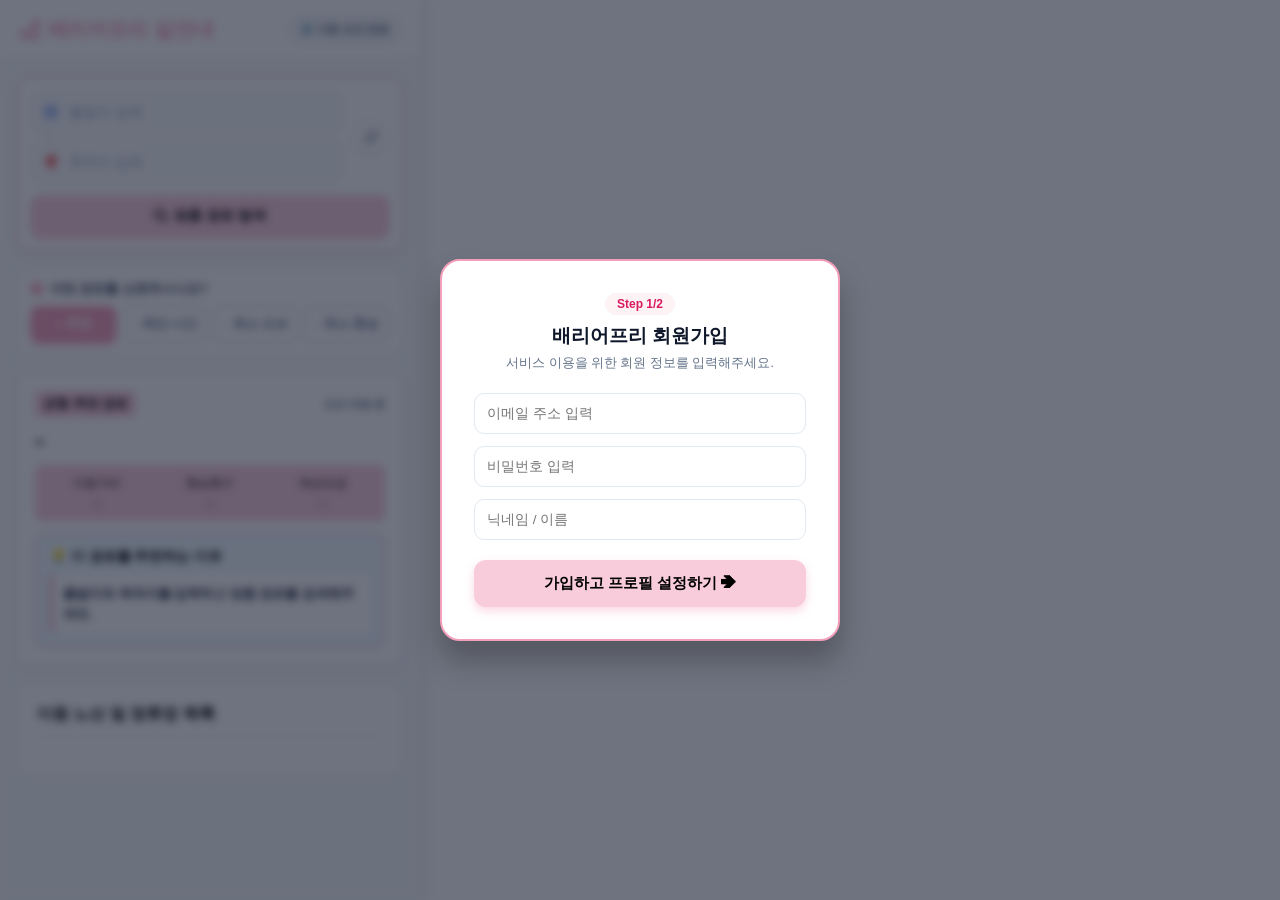
==== commit 84854ead: "style: 초기 입력창 빈칸 처리 및 경로 추천 버튼 호버 효과 추가" ====
--- a/map.html
+++ b/map.html
@@ -37,7 +37,7 @@
     }
 
     /* =========================================================
-       좌측 사이드바 (전체 스크롤 가능 구조)
+       좌측 사이드바
     ========================================================== */
     .sidebar {
       width: 420px;
@@ -223,7 +223,7 @@
       gap: 6px;
     }
 
-    .search-btn:hover { background: #f39eba; }
+    .search-btn:hover { background: #f39eba; color: #ffffff; }
     .search-btn:disabled { cursor: wait; opacity: 0.65; }
 
     /* 경로 선호도 UI */
@@ -267,6 +267,13 @@
       gap: 4px;
     }
 
+    /* 경로 추천 chip 마우스 호버 효과 */
+    .chip:hover {
+      background: #fdf2f4;
+      border-color: #f39eba;
+      color: #0f172a;
+    }
+
     .chip .radio-dot {
       font-size: 10px;
       color: #94a3b8;
@@ -277,6 +284,12 @@
       color: #ffffff;
       border-color: #f39eba;
       box-shadow: 0 2px 6px rgba(243, 158, 186, 0.4);
+    }
+
+    .chip.active:hover {
+      background: #e88ea8;
+      border-color: #e88ea8;
+      color: #ffffff;
     }
 
     .chip.active .radio-dot {
@@ -382,7 +395,7 @@
       border-left: 3px solid #f39eba;
     }
 
-    /* Timeline */
+    /* 타임라인 스타일 */
     .timeline-card {
       background: #ffffff;
       border-radius: 12px;
@@ -410,7 +423,7 @@
       top: 24px;
       bottom: -10px;
       width: 3px;
-      background: #f8ccdb;
+      background: #e2e8f0;
     }
 
     .timeline-item:last-child::before { display: none; }
@@ -438,9 +451,60 @@
 
     .step-header { display: flex; align-items: center; gap: 8px; margin-bottom: 6px; }
     .step-title { font-size: 15px; font-weight: 800; color: #0f172a; }
-    .step-desc { font-size: 14px; color: #475569; margin-top: 2px; font-weight: 500; line-height: 1.5; }
-
-    /* 토글 경유 정류장 스타일 (버튼 글자색: 검정색) */
+    .step-desc { font-size: 13.5px; color: #64748b; margin-top: 2px; font-weight: 500; line-height: 1.5; }
+
+    /* 승하차 정류장 가독성 카드 */
+    .kakao-route-card {
+      margin-top: 10px;
+      background: #f8fafc;
+      border: 1px solid #e2e8f0;
+      border-radius: 10px;
+      padding: 12px 14px;
+    }
+
+    .route-vehicle-badge {
+      display: inline-flex;
+      align-items: center;
+      gap: 6px;
+      padding: 4px 10px;
+      border-radius: 6px;
+      font-size: 13px;
+      font-weight: 800;
+      margin-bottom: 10px;
+    }
+
+    .route-vehicle-badge.bus { background: #33A852; color: #ffffff; }
+    .route-vehicle-badge.subway { background: #EAE12F; color: #000000; }
+
+    .route-station-flow {
+      display: flex;
+      flex-direction: column;
+      gap: 6px;
+      font-size: 13.5px;
+    }
+
+    .station-node {
+      display: flex;
+      align-items: center;
+      gap: 8px;
+    }
+
+    .station-node .label-tag {
+      font-size: 11px;
+      font-weight: 800;
+      padding: 2px 6px;
+      border-radius: 4px;
+    }
+
+    .station-node.board .label-tag { background: #dbeafe; color: #1d4ed8; }
+    .station-node.alight .label-tag { background: #fef3c7; color: #b45309; }
+
+    .station-node .station-name {
+      font-weight: 800;
+      color: #0f172a;
+    }
+
+    /* 토글 경유 정류장 스타일 */
     .station-toggle-wrapper {
       margin-top: 8px;
     }
@@ -452,7 +516,7 @@
       padding: 6px 10px;
       font-size: 12px;
       font-weight: 700;
-      color: #0f172a; /* 버튼 텍스트 검정색 */
+      color: #0f172a;
       cursor: pointer;
       display: inline-flex;
       align-items: center;
@@ -481,7 +545,6 @@
       display: block;
     }
 
-    /* 전체 경유 목록 제목 글자색: 검정색 */
     .station-title { font-weight: 800; color: #0f172a; font-size: 12px; margin-bottom: 10px; }
 
     /* 핑크 색상 세로형 정류장 목록 스타일 */
@@ -501,13 +564,11 @@
       gap: 8px;
     }
 
-    /* 핑크색 동그라미 */
     .vertical-station-item i {
       font-size: 10px;
       color: #f39eba;
     }
 
-    /* 핑크색 연결선 */
     .vertical-station-line {
       font-size: 11px;
       color: #f8ccdb;
@@ -526,17 +587,14 @@
     .facility-name { font-weight: 800; color: #0f172a; }
     .facility-location { margin-top: 3px; color: #475569; }
     .facility-status { display: inline-block; margin-top: 5px; padding: 2px 7px; border-radius: 999px; font-size: 11px; font-weight: 800; background: #dcfce7; color: #15803d; }
-    .facility-status.unknown { background: #fef3c7; color: #92400e; }
-    .facility-status.unavailable { background: #fee2e2; color: #b91c1c; }
-    .internal-path-warning { margin-top: 8px; padding: 8px 10px; border-radius: 7px; background: #fff7ed; color: #9a3412; font-size: 12px; font-weight: 700; line-height: 1.5; }
-
-    /* 실시간 저상버스 안내 전용 UI */
+
+    /* 실시간 저상버스 가독성 강조 카드 */
     .bus-accessibility-guide {
       margin-top: 10px;
       padding: 12px;
       background: #f0fdf4;
-      border: 1px solid #bbf7d0;
-      border-radius: 9px;
+      border: 1.5px solid #86efac;
+      border-radius: 10px;
     }
 
     .bus-accessibility-title {
@@ -547,39 +605,101 @@
     }
 
     .bus-accessibility-row {
-      font-size: 12.5px;
-      color: #334155;
+      font-size: 13px;
+      color: #1e293b;
       line-height: 1.55;
     }
 
-    .bus-accessibility-row strong { color: #0f172a; }
+    .bus-accessibility-row strong { color: #0f172a; font-weight: 800; }
 
     .bus-accessibility-status {
       display: inline-block;
       margin-top: 6px;
-      padding: 2px 7px;
+      padding: 3px 9px;
       border-radius: 999px;
-      font-size: 11px;
+      font-size: 11.5px;
       font-weight: 800;
       background: #dcfce7;
       color: #15803d;
     }
 
-    .bus-accessibility-status.unknown {
-      background: #fef3c7;
-      color: #92400e;
-    }
-
-    .bus-accessibility-status.unavailable {
-      background: #fee2e2;
-      color: #b91c1c;
+    /* 슬림 물방울 위치 핀 마커 디자인 */
+    .kakao-pin-container {
+      position: relative;
+      display: flex;
+      flex-direction: column;
+      align-items: center;
+      cursor: pointer;
+      transform: translateY(-50%);
+    }
+
+    .kakao-pin-badge {
+      padding: 3px 8px;
+      border-radius: 12px;
+      color: #ffffff;
+      font-size: 11.5px;
+      font-weight: 900;
+      box-shadow: 0 2px 8px rgba(0, 0, 0, 0.2);
+      white-space: nowrap;
+      margin-bottom: 3px;
+    }
+
+    .kakao-pin-container.start .kakao-pin-badge {
+      background: #2563eb;
+    }
+
+    .kakao-pin-container.end .kakao-pin-badge {
+      background: #ef4444;
+    }
+
+    .kakao-pin-drop {
+      width: 22px;
+      height: 28px;
+      border-radius: 50% 50% 50% 50% / 40% 40% 60% 60%;
+      position: relative;
+      display: flex;
+      align-items: center;
+      justify-content: center;
+      box-shadow: 0 3px 8px rgba(0, 0, 0, 0.3);
+    }
+
+    .kakao-pin-container.start .kakao-pin-drop {
+      background: #2563eb;
+      border: 2px solid #ffffff;
+    }
+
+    .kakao-pin-container.end .kakao-pin-drop {
+      background: #ef4444;
+      border: 2px solid #ffffff;
+    }
+
+    .kakao-pin-drop::after {
+      content: '';
+      width: 8px;
+      height: 8px;
+      background: #ffffff;
+      border-radius: 50%;
+    }
+
+    .kakao-pin-drop-tail {
+      width: 0;
+      height: 0;
+      border-left: 4px solid transparent;
+      border-right: 4px solid transparent;
+      margin-top: -2px;
+    }
+
+    .kakao-pin-container.start .kakao-pin-drop-tail {
+      border-top: 6px solid #2563eb;
+    }
+
+    .kakao-pin-container.end .kakao-pin-drop-tail {
+      border-top: 6px solid #ef4444;
     }
 
     #map { flex: 1; height: 100%; }
 
-    /* =========================================================
-       모달 모음 (1단계: 회원가입 / 2단계: 프로필 설정)
-    ========================================================== */
+    /* 모달 모음 */
     .modal-overlay {
       display: flex;
       position: fixed;
@@ -609,10 +729,7 @@
       to { opacity: 1; transform: translateY(0); }
     }
 
-    .modal-header {
-      text-align: center;
-      margin-bottom: 20px;
-    }
+    .modal-header { text-align: center; margin-bottom: 20px; }
 
     .modal-badge {
       display: inline-block;
@@ -625,25 +742,10 @@
       margin-bottom: 8px;
     }
 
-    .modal-title {
-      font-size: 19px;
-      font-weight: 800;
-      color: #0f172a;
-      margin-bottom: 6px;
-    }
-
-    .modal-desc {
-      font-size: 12.5px;
-      color: #64748b;
-      line-height: 1.4;
-    }
-
-    .form-group {
-      display: flex;
-      flex-direction: column;
-      gap: 12px;
-      margin-bottom: 20px;
-    }
+    .modal-title { font-size: 19px; font-weight: 800; color: #0f172a; margin-bottom: 6px; }
+    .modal-desc { font-size: 12.5px; color: #64748b; line-height: 1.4; }
+
+    .form-group { display: flex; flex-direction: column; gap: 12px; margin-bottom: 20px; }
 
     .form-input {
       width: 100%;
@@ -674,17 +776,9 @@
       transition: all 0.2s;
     }
 
-    .btn-action:hover {
-      background: #f39eba;
-      color: #ffffff;
-    }
-
-    .checkbox-group {
-      display: flex;
-      flex-direction: column;
-      gap: 10px;
-      margin-bottom: 24px;
-    }
+    .btn-action:hover { background: #f39eba; color: #ffffff; }
+
+    .checkbox-group { display: flex; flex-direction: column; gap: 10px; margin-bottom: 24px; }
 
     .checkbox-label {
       font-size: 14px;
@@ -701,17 +795,8 @@
       transition: all 0.2s;
     }
 
-    .checkbox-label:hover {
-      background: #fdf2f4;
-      border-color: #f39eba;
-    }
-
-    .checkbox-label input {
-      accent-color: #f39eba;
-      width: 18px;
-      height: 18px;
-      cursor: pointer;
-    }
+    .checkbox-label:hover { background: #fdf2f4; border-color: #f39eba; }
+    .checkbox-label input { accent-color: #f39eba; width: 18px; height: 18px; cursor: pointer; }
 
     @media (max-width: 900px) {
       .sidebar { width: 380px; min-width: 380px; }
@@ -747,12 +832,12 @@
             <div class="inputs-container">
               <div class="input-group">
                 <i class="fa-regular fa-circle-dot input-icon start"></i>
-                <input type="text" id="start-input" value="판교역" placeholder="출발지 (기본: 현재 위치)">
+                <input type="text" id="start-input" value="" placeholder="출발지 입력">
               </div>
 
               <div class="input-group">
                 <i class="fa-solid fa-location-dot input-icon end"></i>
-                <input type="text" id="end-input" value="수내역" placeholder="목적지 입력">
+                <input type="text" id="end-input" value="" placeholder="목적지 입력">
               </div>
             </div>
 
@@ -907,8 +992,9 @@
     let map = null;
     let startPoint = null;
     let endPoint = null;
-    let startMarker = null;
-    let endMarker = null;
+
+    let startOverlay = null;
+    let endOverlay = null;
     let currentPolylines = [];
 
     let currentPreference = 'balanced';
@@ -1022,7 +1108,10 @@
       const temp = startInput.value;
       startInput.value = endInput.value;
       endInput.value = temp;
-      searchRoute();
+
+      if (startInput.value && endInput.value) {
+        searchRoute();
+      }
     }
 
     function setLoading(isLoading) {
@@ -1047,7 +1136,7 @@
 
 
     /* =========================================================
-       6. FastAPI 추천 API 실제 호출 (모의 데이터 없이 순수 백엔드 연동)
+       6. FastAPI 추천 API 실제 호출 (순수 백엔드 연동)
     ========================================================== */
     async function searchRoute() {
       const startKeyword = document.getElementById('start-input').value.trim();
@@ -1133,14 +1222,45 @@
 
 
     /* =========================================================
-       7. 마커 및 화면 렌더링 함수들
+       7. 지도 위 얇고 슬림한 물방울(Drop) 핀 마커
     ========================================================== */
     function updateMarkers() {
-      if (startMarker) startMarker.setMap(null);
-      if (endMarker) endMarker.setMap(null);
-
-      if (startPoint) startMarker = new kakao.maps.Marker({ map: map, position: startPoint });
-      if (endPoint) endMarker = new kakao.maps.Marker({ map: map, position: endPoint });
+      if (startOverlay) startOverlay.setMap(null);
+      if (endOverlay) endOverlay.setMap(null);
+
+      /* 슬림 물방울 출발 핀 마커 */
+      if (startPoint) {
+        const startContent = `
+          <div class="kakao-pin-container start">
+            <div class="kakao-pin-badge">출발</div>
+            <div class="kakao-pin-drop"></div>
+            <div class="kakao-pin-drop-tail"></div>
+          </div>
+        `;
+        startOverlay = new kakao.maps.CustomOverlay({
+          map: map,
+          position: startPoint,
+          content: startContent,
+          yAnchor: 1.0
+        });
+      }
+
+      /* 슬림 물방울 도착 핀 마커 */
+      if (endPoint) {
+        const endContent = `
+          <div class="kakao-pin-container end">
+            <div class="kakao-pin-badge">도착</div>
+            <div class="kakao-pin-drop"></div>
+            <div class="kakao-pin-drop-tail"></div>
+          </div>
+        `;
+        endOverlay = new kakao.maps.CustomOverlay({
+          map: map,
+          position: endPoint,
+          content: endContent,
+          yAnchor: 1.0
+        });
+      }
     }
 
     function renderBackendRoute(data) {
@@ -1183,7 +1303,7 @@
       return busAccessibility.find(item => Number(item.step_id) === Number(stepId)) || null;
     }
 
-    /* 실시간 저상버스 안내 렌더링 (차량번호 숨김 반영) */
+    /* 실시간 저상버스 안내 렌더링 (차량번호 숨김) */
     function renderBusAccessibilityGuide(route, step) {
       const result = getBusAccessibilityForStep(route, step.step_id);
       if (!result) return '';
@@ -1193,7 +1313,7 @@
       if (routes.length === 0) {
         return `
           <div class="bus-accessibility-guide">
-            <div class="bus-accessibility-title">♿ 실시간 저상버스 안내</div>
+            <div class="bus-accessibility-title">♿ 실시간 저상버스 도착 정보</div>
             <div class="bus-accessibility-row">실시간 저상버스 정보를 확인하지 못했습니다.</div>
             <span class="bus-accessibility-status unknown">정보 미확인</span>
           </div>
@@ -1254,14 +1374,13 @@
 
       return `
         <div class="bus-accessibility-guide">
-          <div class="bus-accessibility-title">♿ 실시간 저상버스 안내</div>
+          <div class="bus-accessibility-title">♿ 실시간 저상버스 도착 정보</div>
           ${rows}
           <span class="bus-accessibility-status ${badgeClass}">${badgeText}</span>
         </div>
       `;
     }
 
-    /* 정류장 토글 버튼 텍스트 조절 */
     function toggleStations(stepIndex, count) {
       const listEl = document.getElementById(`station-list-${stepIndex}`);
       const btnEl = document.getElementById(`station-btn-${stepIndex}`);
@@ -1276,6 +1395,7 @@
       }
     }
 
+    /* 카카오맵 스타일 타임라인 렌더링 */
     function renderBackendTimeline(route) {
       const steps = Array.isArray(route.steps) ? route.steps : [];
       const internalPaths = getInternalAccessibilityPaths(route);
@@ -1284,7 +1404,7 @@
 
       steps.forEach((step, stepIndex) => {
         const stepType = String(step.step_type || '').toUpperCase();
-        const guidance = String(step.guidance || '');
+        let guidance = String(step.guidance || '');
         const stops = Array.isArray(step.stops) ? step.stops : [];
         const firstStop = normalizeStationName(stops[0] || '');
         const lastStop = normalizeStationName(stops[stops.length - 1] || '');
@@ -1317,9 +1437,14 @@
         } else if (stepType === 'BUS') {
           type = 'bus';
           iconClass = 'fa-solid fa-bus';
-        } else if (stepType === 'WALKING' && guidance.includes('환승')) {
+        } else if (stepType === 'WALKING' && (step.is_transfer === true || guidance.includes('환승'))) {
           type = 'transfer';
           iconClass = 'fa-solid fa-arrows-rotate';
+        }
+
+        /* 문구 자동 정화: '환승' 단어가 문구에 섞여 들어오면 '도보 이동'으로 치환 */
+        if (stepType === 'WALKING' && type !== 'transfer') {
+          guidance = guidance.replace('환승 이동', '도보 이동').replace('환승', '도보');
         }
 
         let title = guidance || (stepType === 'SUBWAY' ? '지하철 이동' : stepType === 'BUS' ? '버스 이동' : '도보 이동');
@@ -1332,13 +1457,39 @@
         if (step.time !== undefined && step.time !== null) {
           descriptionParts.push(`${Math.ceil(Number(step.time) / 60)}분`);
         }
-        if (vehicleText) descriptionParts.push(vehicleText);
 
         const description = descriptionParts.join(' · ');
 
-        /* 핑크색 세로선 경유 목록 */
+        /* 승/하차 정류장 가독성 카드 */
+        let kakaoCardHtml = '';
+        if (stepType === 'BUS' || stepType === 'SUBWAY') {
+          const badgeClass = stepType === 'BUS' ? 'bus' : 'subway';
+          const badgeIcon = stepType === 'BUS' ? 'fa-bus' : 'fa-train-subway';
+          
+          kakaoCardHtml = `
+            <div class="kakao-route-card">
+              <div class="route-vehicle-badge ${badgeClass}">
+                <i class="fa-solid ${badgeIcon}"></i> ${escapeHtml(vehicleText || (stepType === 'BUS' ? '버스' : '지하철'))}
+              </div>
+              <div class="route-station-flow">
+                <div class="station-node board">
+                  <span class="label-tag">승차</span>
+                  <span class="station-name">${escapeHtml(stops[0] || '승차 정류장')}</span>
+                </div>
+                ${stops.length > 1 ? `
+                  <div class="station-node alight">
+                    <span class="label-tag">하차</span>
+                    <span class="station-name">${escapeHtml(stops[stops.length - 1] || '하차 정류장')}</span>
+                  </div>
+                ` : ''}
+              </div>
+            </div>
+          `;
+        }
+
+        /* 대중교통(BUS/SUBWAY)일 때만 경유 목록 토글 버튼 생성 (도보 및 환승시 목록 미노출) */
         let stationsHtml = '';
-        if (stops.length > 0) {
+        if ((stepType === 'BUS' || stepType === 'SUBWAY') && stops.length > 0) {
           const verticalStopsHtml = stops.map((stop, idx) => {
             const isLast = idx === stops.length - 1;
             return `
@@ -1374,6 +1525,7 @@
             <div class="timeline-dot ${type}"><i class="${iconClass}"></i></div>
             <div class="step-header"><span class="step-title">${escapeHtml(title)}</span></div>
             <div class="step-desc">${escapeHtml(description)}</div>
+            ${kakaoCardHtml}
             ${stationsHtml}
             ${busAccessibilityHtml}
           </div>
@@ -1520,16 +1672,10 @@
         warningHtml = `<div class="internal-path-warning">⚠ ${escapeHtml(message)}</div>`;
       }
 
-      const nodePath = Array.isArray(path.node_path) ? path.node_path : [];
-      const nodePathText = nodePath.length > 1
-        ? `${nodePath.length - 1}개 내부 구간 이동`
-        : (status === 'SUCCESS' ? '역사 내부 접근성 경로 확인' : '역사 내부 동선 일부 미확인');
-
       return `
         <div class="timeline-item">
           <div class="timeline-dot accessibility"><i class="fa-solid fa-wheelchair-move"></i></div>
           <div class="step-header"><span class="step-title">${escapeHtml(getInternalPathTitle(path))}</span></div>
-          <div class="step-desc">${escapeHtml(nodePathText)}</div>
           <div class="accessibility-guide">
             <div class="accessibility-guide-title">${escapeHtml(stationName)} 내부 접근성 동선</div>
             ${facilityHtml}
